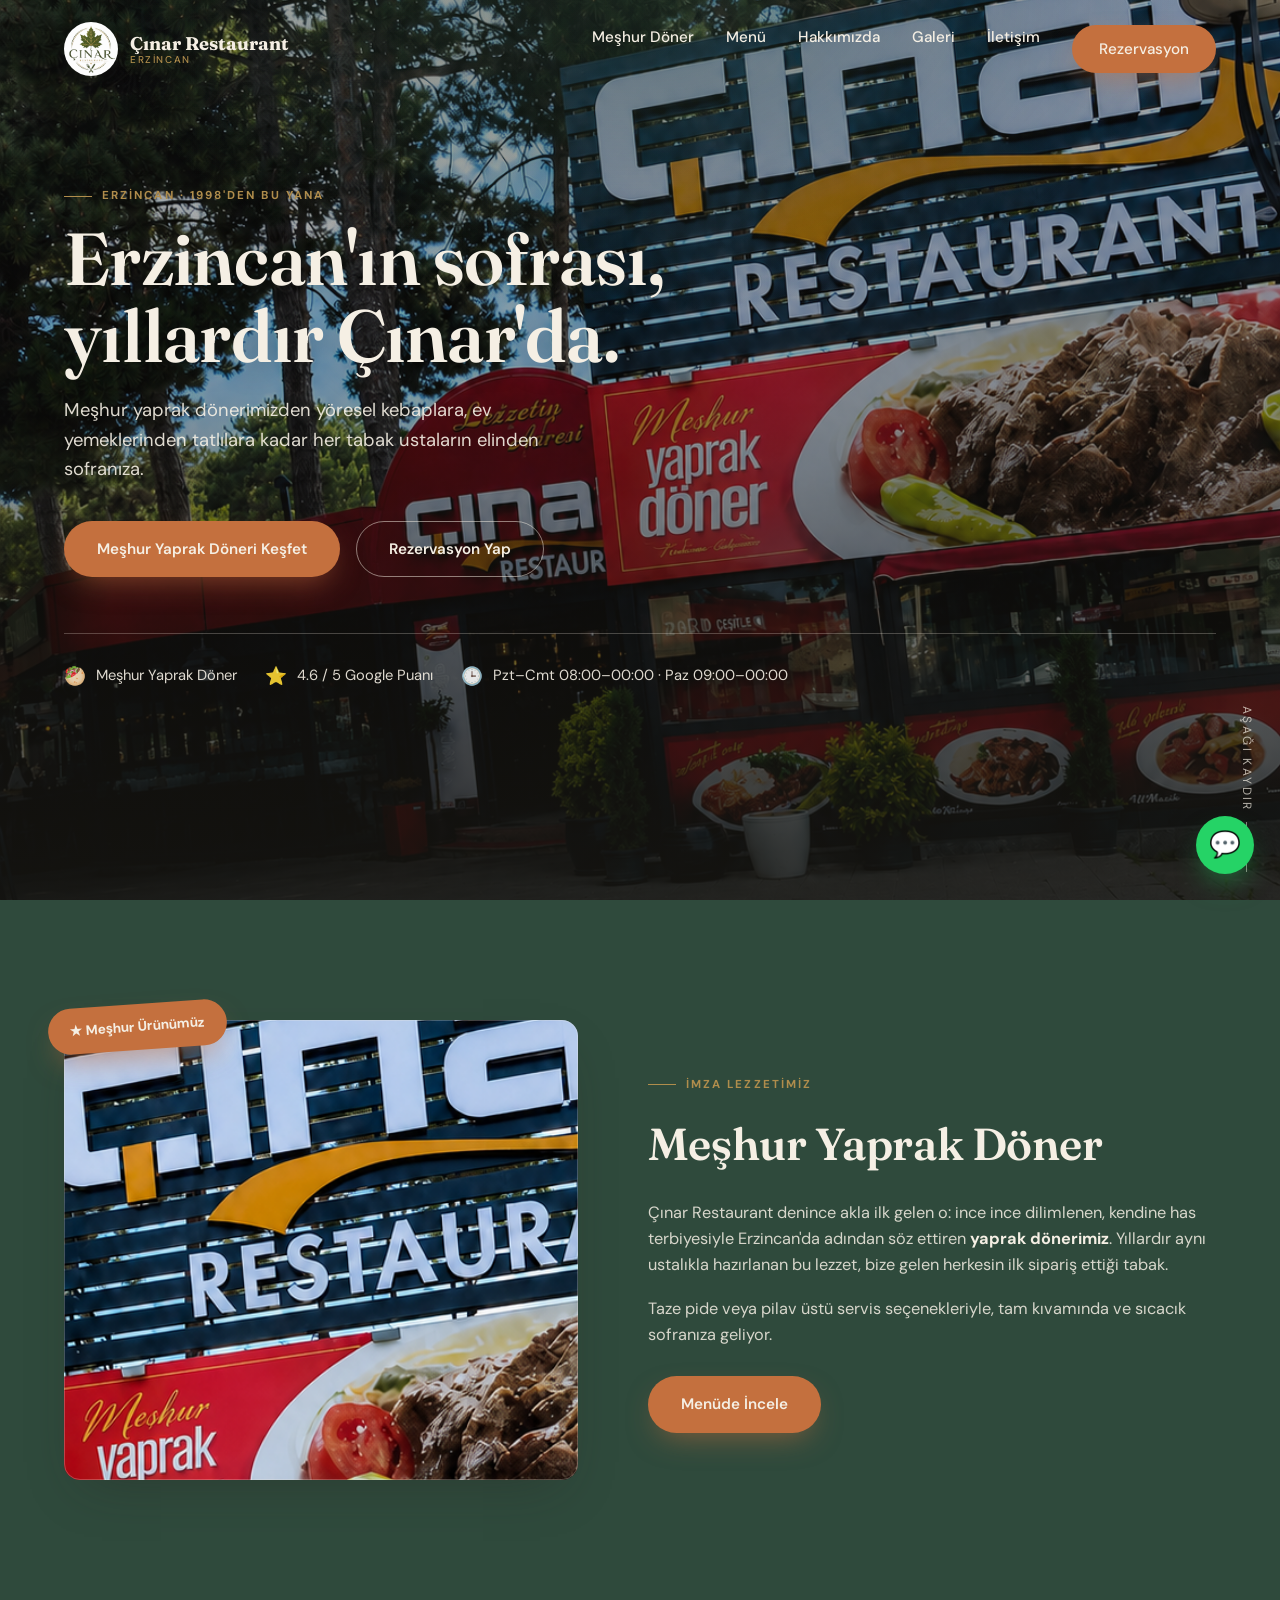
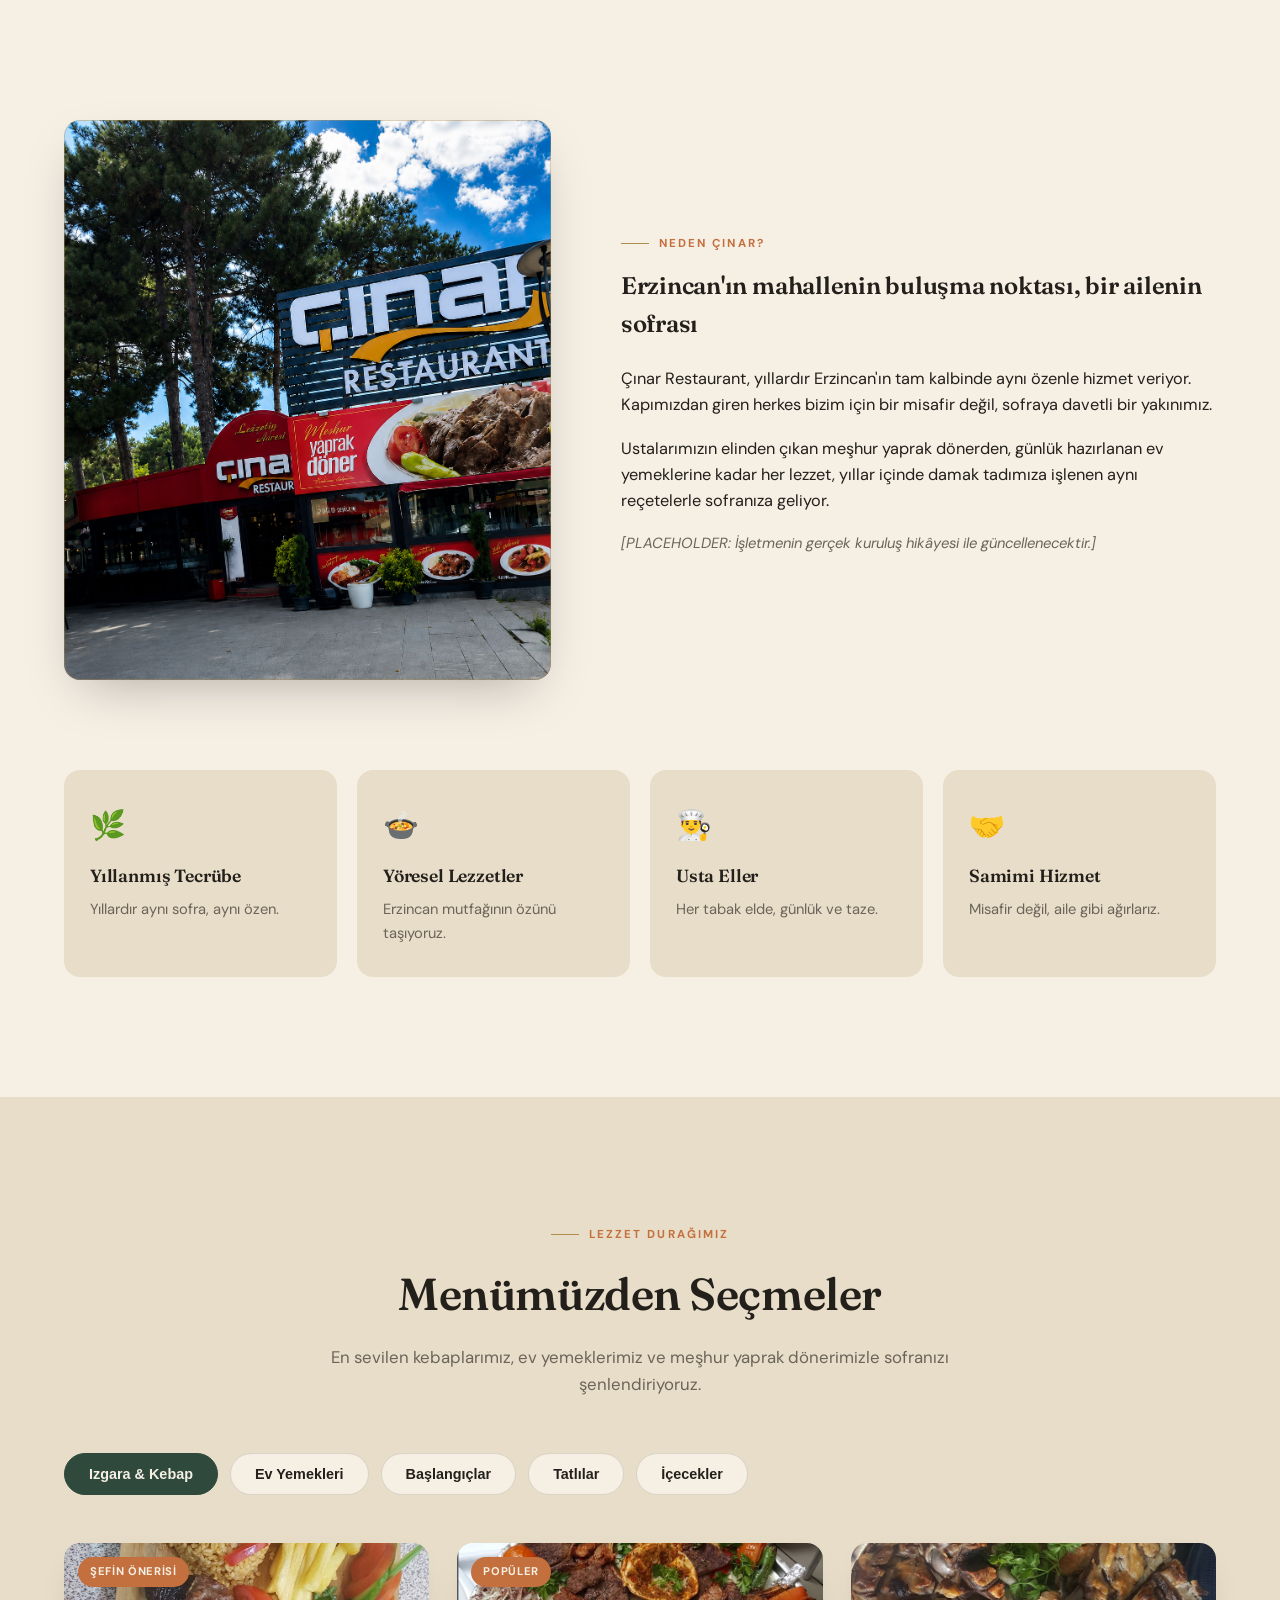
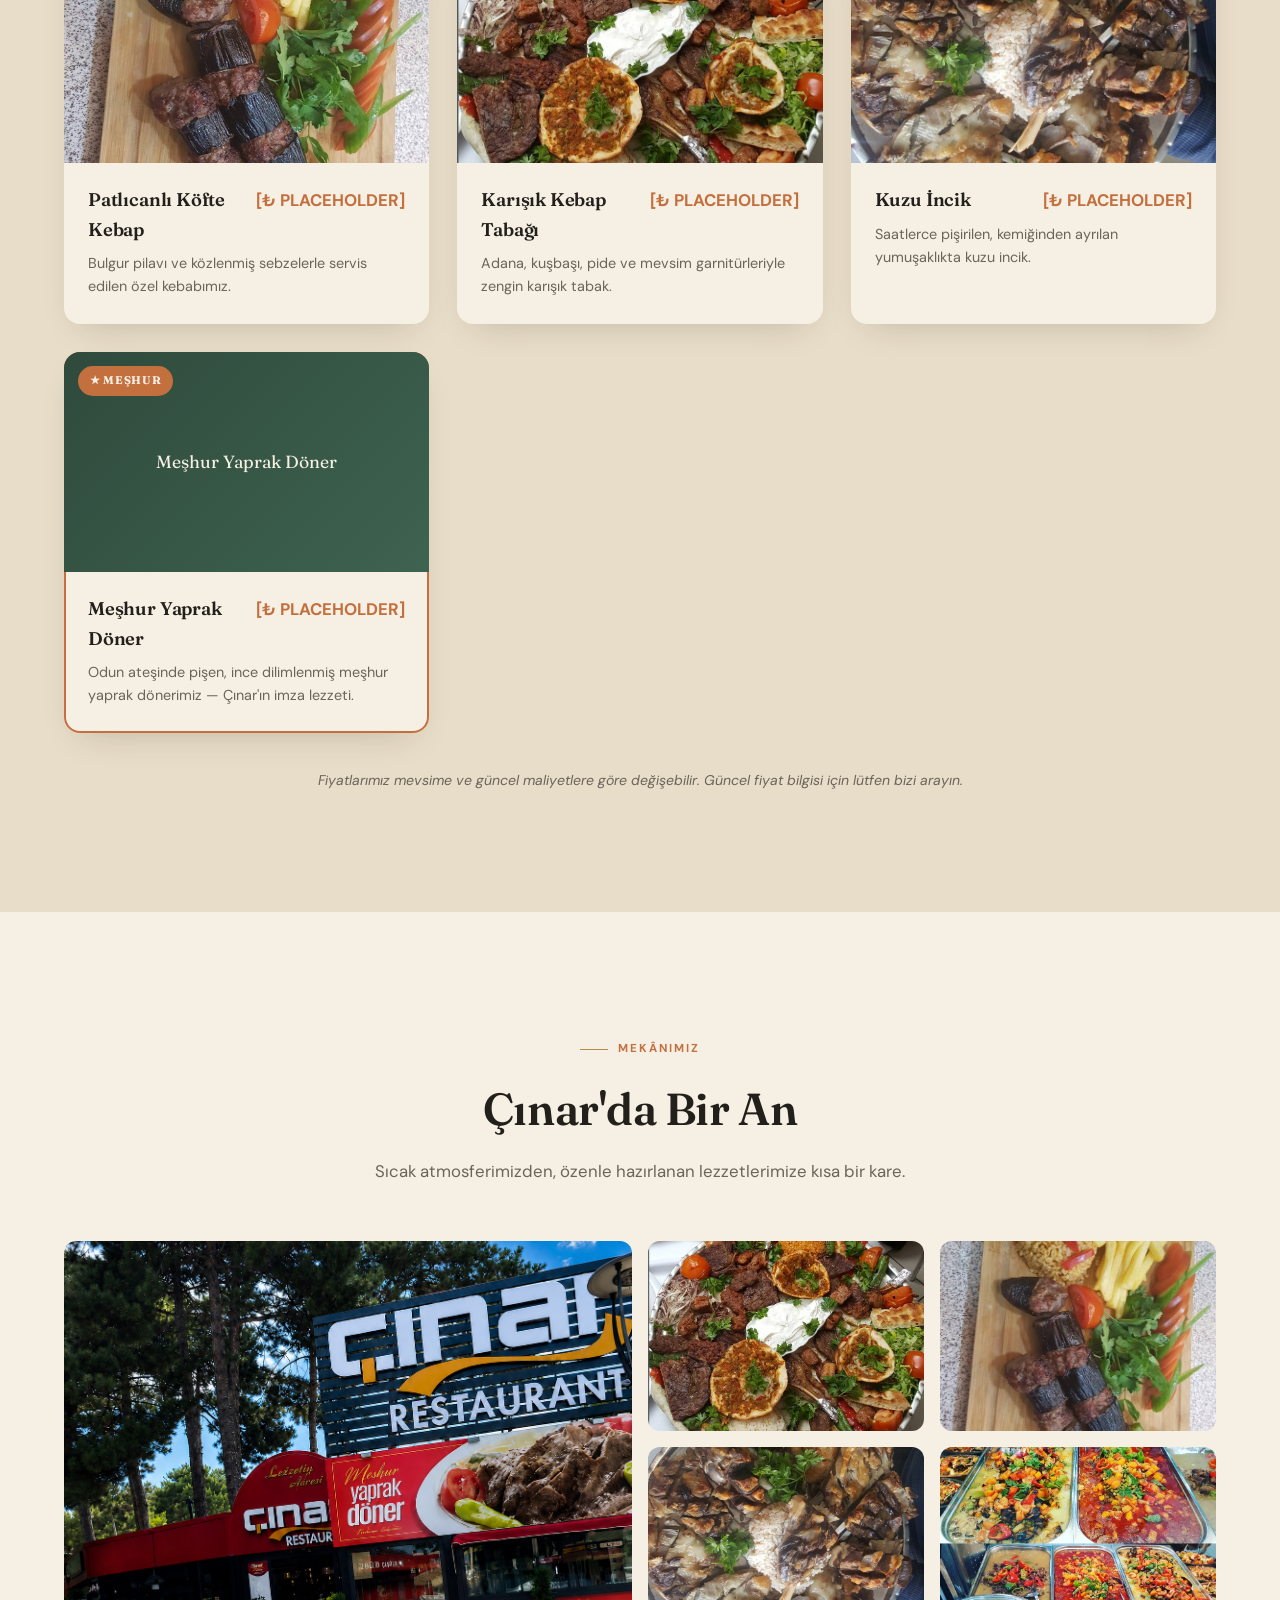
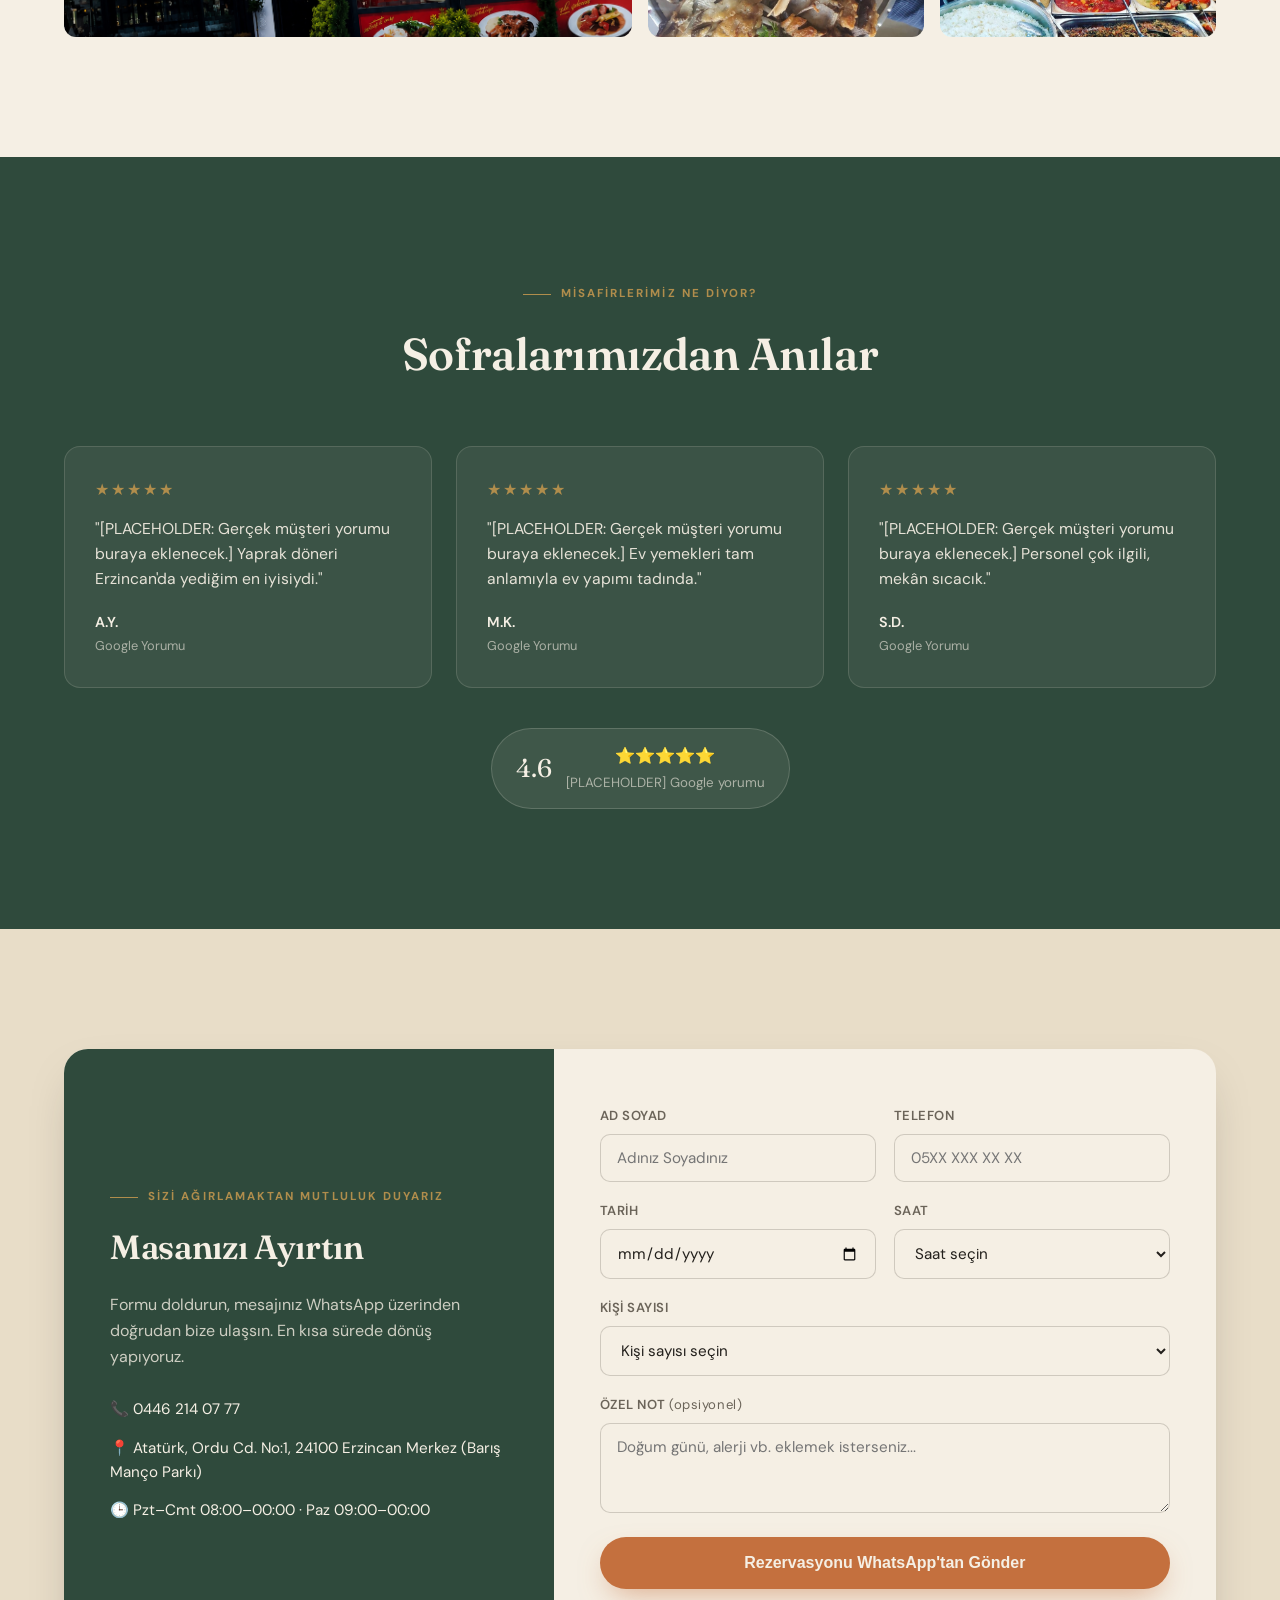
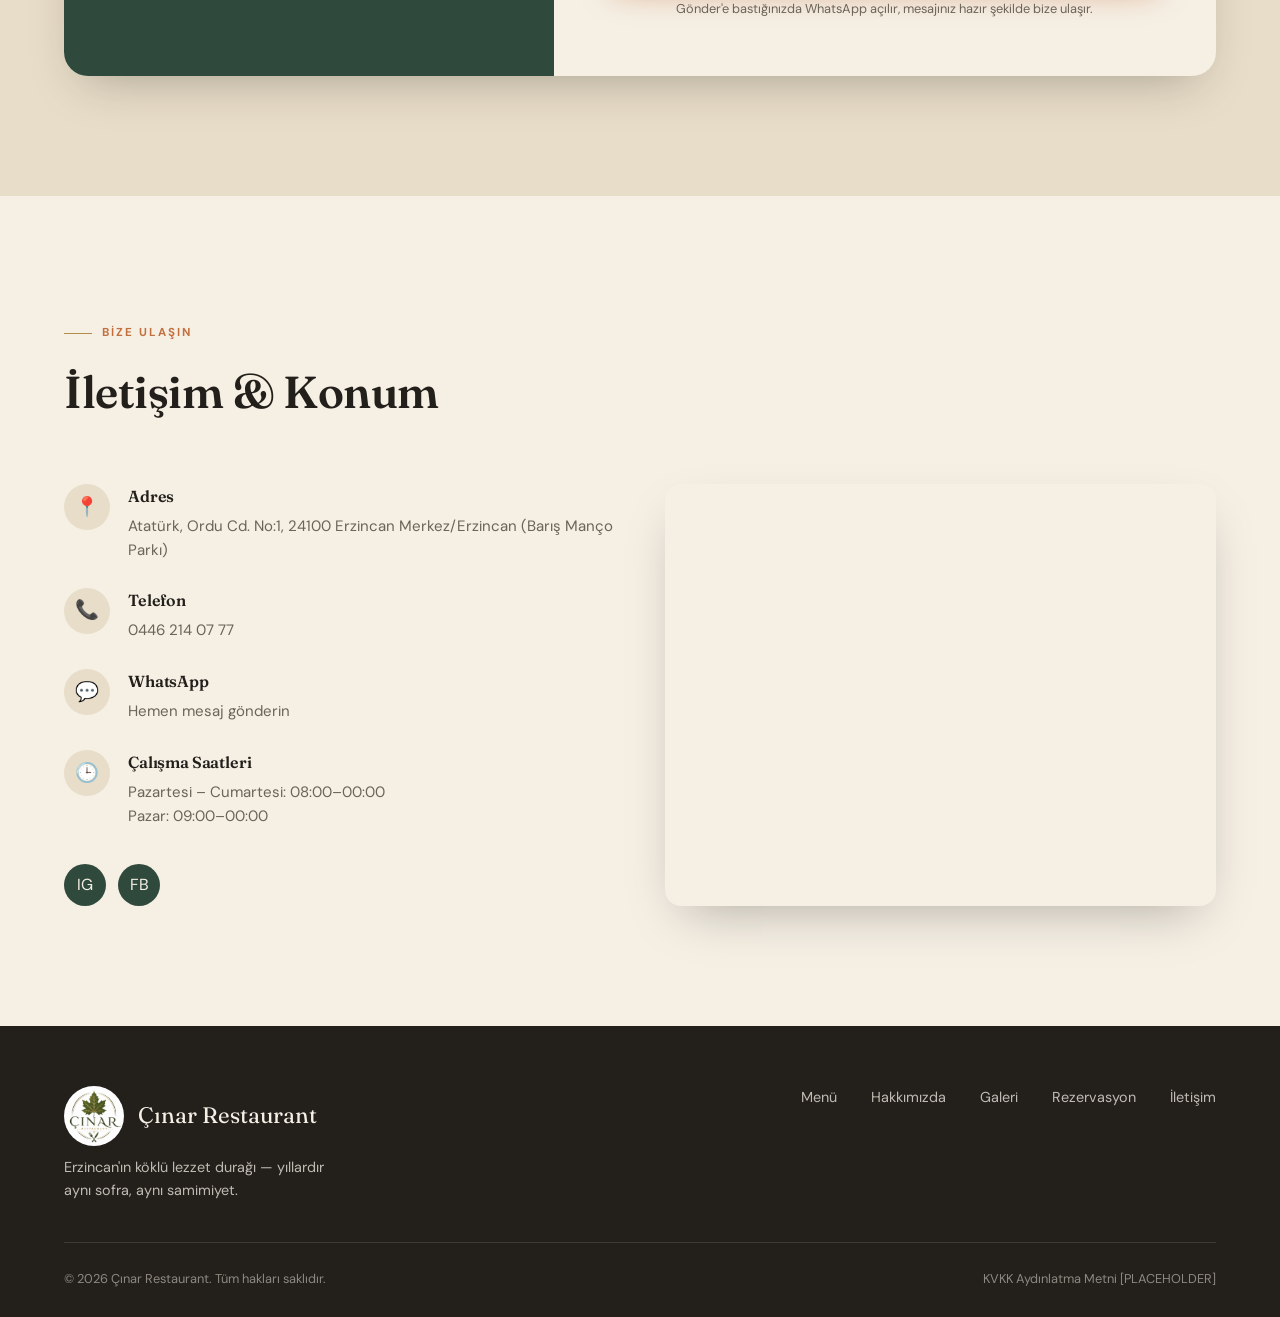
==== index.html @ abbf3832 "Initial commit: Çınar Restaurant tek sayfa web sitesi Erzincan'daki Çınar Restaurant için tasarım pl" ====
﻿<!DOCTYPE html>
<html lang="tr">
<head>
<meta charset="UTF-8">
<meta name="viewport" content="width=device-width, initial-scale=1.0">
<title>Çınar Restaurant | Erzincan'ın Köklü Lezzet Durağı</title>
<meta name="description" content="Çınar Restaurant — Erzincan'ın köklü lezzet durağı. Yöresel kebaplar, ev yemekleri ve meşhur yaprak döner. Rezervasyon için hemen iletişime geçin.">

<meta property="og:type" content="restaurant.restaurant">
<meta property="og:title" content="Çınar Restaurant | Erzincan'ın Köklü Lezzet Durağı">
<meta property="og:description" content="Yıllardır aynı lezzet, aynı samimiyet. Çınar Restaurant'ta yöresel kebaplar ve ev yemekleri sizi bekliyor.">
<meta property="og:image" content="Mekan.png">

<link rel="preconnect" href="https://fonts.googleapis.com">
<link rel="preconnect" href="https://fonts.gstatic.com" crossorigin>
<link href="https://fonts.googleapis.com/css2?family=Fraunces:opsz,wght@9..144,400;9..144,500;9..144,600;9..144,700&family=DM+Sans:wght@400;500;600;700&display=swap" rel="stylesheet">
<link rel="icon" type="image/png" href="logo.png">

<script type="application/ld+json">
{
  "@context": "https://schema.org",
  "@type": "Restaurant",
  "name": "Çınar Restaurant",
  "image": "Mekan.png",
  "servesCuisine": "Türk Mutfağı, Erzincan Mutfağı",
  "priceRange": "₺₺",
  "address": {
    "@type": "PostalAddress",
    "streetAddress": "Atatürk, Ordu Cd. No:1 (Barış Manço Parkı)",
    "postalCode": "24100",
    "addressLocality": "Erzincan Merkez",
    "addressRegion": "Erzincan",
    "addressCountry": "TR"
  },
  "telephone": "+90 446 214 07 77",
  "openingHours": ["Mo-Sa 08:00-24:00", "Su 09:00-24:00"]
}
</script>

<style>
  :root {
    --cinar-green:    #2F4A3C;
    --cinar-green-2:  #3E6350;
    --terracotta:     #C4703E;
    --terracotta-dark:#A85A2C;
    --cream:          #F5EFE4;
    --sand:           #E8DDC8;
    --charcoal:       #23201C;
    --muted:          #6B6459;
    --gold:           #B08D4C;
    --radius: 16px;
    --shadow-soft: 0 20px 50px -20px rgba(35, 32, 28, 0.35);
  }

  * { margin: 0; padding: 0; box-sizing: border-box; }

  html { scroll-behavior: smooth; }

  body {
    font-family: 'DM Sans', sans-serif;
    color: var(--charcoal);
    background: var(--cream);
    line-height: 1.6;
    overflow-x: hidden;
  }

  h1, h2, h3, .display {
    font-family: 'Fraunces', serif;
    font-weight: 600;
    letter-spacing: -0.01em;
  }

  img { max-width: 100%; display: block; }

  a { text-decoration: none; color: inherit; }

  .container {
    max-width: 1200px;
    margin: 0 auto;
    padding: 0 24px;
  }

  .eyebrow {
    display: inline-flex;
    align-items: center;
    gap: 10px;
    text-transform: uppercase;
    letter-spacing: 0.18em;
    font-size: 0.72rem;
    font-weight: 700;
    color: var(--terracotta);
    margin-bottom: 14px;
  }
  .eyebrow::before {
    content: "";
    width: 28px;
    height: 1px;
    background: var(--gold);
  }

  .btn {
    display: inline-flex;
    align-items: center;
    justify-content: center;
    gap: 8px;
    padding: 15px 32px;
    border-radius: 999px;
    font-weight: 600;
    font-size: 0.95rem;
    cursor: pointer;
    border: 1px solid transparent;
    transition: transform 0.25s ease, box-shadow 0.25s ease, background 0.25s ease, color 0.25s ease;
    white-space: nowrap;
  }
  .btn-primary {
    background: var(--terracotta);
    color: var(--cream);
    box-shadow: 0 12px 30px -10px rgba(196, 112, 62, 0.6);
  }
  .btn-primary:hover { transform: translateY(-2px); background: var(--terracotta-dark); }
  .btn-secondary {
    background: transparent;
    color: var(--cream);
    border-color: rgba(245, 239, 228, 0.5);
  }
  .btn-secondary:hover { background: rgba(245, 239, 228, 0.12); transform: translateY(-2px); }
  .btn-dark {
    background: var(--cinar-green);
    color: var(--cream);
  }
  .btn-dark:hover { transform: translateY(-2px); background: var(--cinar-green-2); }

  /* ---------- Reveal on scroll ---------- */
  .reveal {
    opacity: 0;
    transform: translateY(28px);
    transition: opacity 0.8s ease, transform 0.8s ease;
  }
  .reveal.is-visible { opacity: 1; transform: translateY(0); }

  /* ---------- Nav ---------- */
  header {
    position: fixed;
    top: 0; left: 0; right: 0;
    z-index: 500;
    padding: 22px 0;
    transition: all 0.35s ease;
  }
  header .container {
    display: flex;
    align-items: center;
    justify-content: space-between;
  }
  header::before {
    content: "";
    position: absolute;
    inset: 0;
    background: rgba(35, 32, 28, 0);
    backdrop-filter: blur(0px);
    transition: all 0.35s ease;
    z-index: -1;
  }
  header.scrolled {
    padding: 12px 0;
  }
  header.scrolled::before {
    background: rgba(245, 239, 228, 0.92);
    backdrop-filter: blur(10px);
    box-shadow: 0 10px 30px -15px rgba(35,32,28,0.25);
  }

  .logo {
    display: flex;
    align-items: center;
    gap: 12px;
  }
  .logo-img {
    height: 54px;
    width: 54px;
    border-radius: 50%;
    object-fit: cover;
    box-shadow: 0 6px 18px -6px rgba(23,22,18,0.5);
    background: var(--cream);
    transition: transform 0.35s ease;
  }
  .logo:hover .logo-img { transform: scale(1.05); }
  .logo-text {
    font-family: 'Fraunces', serif;
    font-size: 1.15rem;
    font-weight: 700;
    line-height: 1.15;
    color: var(--cream);
    transition: color 0.35s ease;
  }
  .logo-text span { display: block; font-family: 'DM Sans', sans-serif; font-weight: 500; font-size: 0.62rem; letter-spacing: 0.16em; text-transform: uppercase; color: var(--gold); }
  header.scrolled .logo-text { color: var(--cinar-green); }

  nav.main-nav { display: flex; align-items: center; gap: 40px; }
  nav.main-nav .nav-links { display: flex; gap: 32px; }
  nav.main-nav .nav-links a {
    color: var(--cream);
    font-weight: 500;
    font-size: 0.95rem;
    position: relative;
    transition: color 0.35s ease;
  }
  nav.main-nav .nav-links a::after {
    content: "";
    position: absolute; left: 0; bottom: -6px;
    width: 0; height: 1px;
    background: var(--terracotta);
    transition: width 0.3s ease;
  }
  nav.main-nav .nav-links a:hover::after { width: 100%; }
  header.scrolled nav.main-nav .nav-links a { color: var(--charcoal); }

  .nav-toggle {
    display: none;
    flex-direction: column;
    gap: 5px;
    background: none;
    border: none;
    cursor: pointer;
    padding: 6px;
  }
  .nav-toggle span {
    width: 26px; height: 2px;
    background: var(--cream);
    transition: all 0.3s ease;
  }
  header.scrolled .nav-toggle span { background: var(--charcoal); }

  /* ---------- Hero ---------- */
  .hero {
    position: relative;
    min-height: 100vh;
    display: flex;
    align-items: flex-end;
    color: var(--cream);
    overflow: hidden;
  }
  .hero-bg {
    position: absolute;
    inset: 0;
    background-image: linear-gradient(180deg, rgba(23,22,18,0.35) 0%, rgba(23,22,18,0.35) 40%, rgba(23,22,18,0.85) 100%), url('Mekan.png');
    background-size: cover;
    background-position: center 70%;
    transform: scale(1.08);
    animation: heroZoom 18s ease-out forwards;
  }
  @keyframes heroZoom {
    from { transform: scale(1.08); }
    to { transform: scale(1); }
  }
  .hero-leaf {
    position: absolute;
    inset: 0;
    pointer-events: none;
    background: radial-gradient(ellipse 60% 50% at 50% 0%, rgba(47,74,60,0.35), transparent 70%);
    animation: leafGlow 6s ease-in-out infinite alternate;
  }
  @keyframes leafGlow {
    from { opacity: 0.5; }
    to { opacity: 1; }
  }
  .hero-content {
    position: relative;
    z-index: 2;
    padding-bottom: 90px;
    width: 100%;
  }
  .hero h1 {
    font-size: clamp(2.6rem, 6vw, 4.6rem);
    line-height: 1.05;
    max-width: 820px;
    margin-bottom: 22px;
    text-shadow: 0 4px 30px rgba(0,0,0,0.25);
  }
  .hero p.lead {
    font-size: 1.15rem;
    max-width: 520px;
    color: rgba(245,239,228,0.9);
    margin-bottom: 36px;
  }
  .hero-actions { display: flex; gap: 16px; flex-wrap: wrap; margin-bottom: 56px; }
  .hero-chips {
    display: flex;
    gap: 28px;
    flex-wrap: wrap;
    padding-top: 28px;
    border-top: 1px solid rgba(245,239,228,0.25);
  }
  .hero-chip { display: flex; align-items: center; gap: 10px; font-size: 0.92rem; color: rgba(245,239,228,0.9); }
  .hero-chip .icon { font-size: 1.1rem; }

  .scroll-cue {
    position: absolute;
    bottom: 28px;
    right: 24px;
    z-index: 2;
    writing-mode: vertical-rl;
    color: rgba(245,239,228,0.7);
    font-size: 0.75rem;
    letter-spacing: 0.2em;
    display: flex;
    align-items: center;
    gap: 10px;
  }
  .scroll-cue::after {
    content: "";
    width: 1px; height: 50px;
    background: rgba(245,239,228,0.5);
    animation: scrollLine 2s ease-in-out infinite;
  }
  @keyframes scrollLine { 0%,100% { transform: scaleY(1); opacity: 0.7; } 50% { transform: scaleY(0.6); opacity: 1; } }

  /* ---------- Section basics ---------- */
  section { padding: 120px 0; position: relative; }
  .section-head { max-width: 640px; margin-bottom: 56px; }
  .section-head.center { margin-left: auto; margin-right: auto; text-align: center; }
  .section-head h2 { font-size: clamp(2rem, 4vw, 2.8rem); }
  .section-head p { color: var(--muted); font-size: 1.05rem; margin-top: 14px; }

  .divider-gold {
    width: 60px; height: 2px;
    background: var(--gold);
    margin: 18px 0;
  }
  .center .divider-gold { margin-left: auto; margin-right: auto; }

  /* ---------- Signature dish spotlight ---------- */
  .signature { background: var(--cinar-green); color: var(--cream); overflow: hidden; }
  .signature-grid {
    display: grid;
    grid-template-columns: 0.95fr 1.05fr;
    gap: 70px;
    align-items: center;
  }
  .signature-media { position: relative; }
  .signature-crop {
    height: 460px;
    border-radius: var(--radius);
    background-image: url('Mekan.png');
    background-size: 260%;
    background-position: 78% 42%;
    box-shadow: var(--shadow-soft);
    outline: 1px solid rgba(245,239,228,0.25);
    outline-offset: -1px;
  }
  .signature-ribbon {
    position: absolute;
    top: -16px; left: -16px;
    background: var(--terracotta);
    color: var(--cream);
    font-weight: 700;
    font-size: 0.85rem;
    padding: 12px 22px;
    border-radius: 999px;
    box-shadow: 0 14px 30px -10px rgba(196,112,62,0.7);
    transform: rotate(-4deg);
  }
  .signature-text .eyebrow { color: var(--gold); }
  .signature-text h2 { font-size: clamp(2rem, 4vw, 2.8rem); margin-bottom: 20px; }
  .signature-text p { color: rgba(245,239,228,0.85); margin-bottom: 18px; font-size: 1.02rem; }
  .signature-text p strong { color: var(--cream); }
  .signature-text .btn { margin-top: 10px; }

  /* ---------- Story ---------- */
  #hakkimizda { background: var(--cream); }
  .story-grid {
    display: grid;
    grid-template-columns: 0.9fr 1.1fr;
    gap: 70px;
    align-items: center;
  }
  .story-img-wrap {
    position: relative;
    border-radius: var(--radius);
    overflow: hidden;
    box-shadow: var(--shadow-soft);
  }
  .story-img-wrap img { height: 560px; object-fit: cover; width: 100%; }
  .story-img-wrap::after {
    content: "";
    position: absolute; inset: 0;
    box-shadow: inset 0 0 0 1px rgba(176,141,76,0.4);
    border-radius: var(--radius);
  }
  .story-text p { color: var(--charcoal); margin-bottom: 18px; font-size: 1.02rem; }
  .story-text p.muted-note { color: var(--muted); font-style: italic; font-size: 0.92rem; }

  .value-cards {
    display: grid;
    grid-template-columns: repeat(4, 1fr);
    gap: 20px;
    margin-top: 90px;
  }
  .value-card {
    background: var(--sand);
    padding: 32px 26px;
    border-radius: var(--radius);
    transition: transform 0.3s ease, box-shadow 0.3s ease;
  }
  .value-card:hover { transform: translateY(-6px); box-shadow: var(--shadow-soft); }
  .value-card .icon { font-size: 1.8rem; margin-bottom: 14px; display: block; }
  .value-card h3 { font-size: 1.1rem; margin-bottom: 8px; }
  .value-card p { color: var(--muted); font-size: 0.92rem; }

  /* ---------- Menu ---------- */
  #menu { background: var(--sand); }
  .menu-tabs {
    display: flex;
    gap: 12px;
    flex-wrap: wrap;
    margin-bottom: 48px;
  }
  .menu-tab {
    padding: 12px 24px;
    border-radius: 999px;
    background: var(--cream);
    border: 1px solid rgba(107,100,89,0.2);
    font-weight: 600;
    font-size: 0.9rem;
    cursor: pointer;
    transition: all 0.25s ease;
    color: var(--charcoal);
  }
  .menu-tab.active, .menu-tab:hover {
    background: var(--cinar-green);
    color: var(--cream);
    border-color: var(--cinar-green);
  }

  .menu-grid {
    display: grid;
    grid-template-columns: repeat(3, 1fr);
    gap: 28px;
  }
  .menu-card {
    background: var(--cream);
    border-radius: var(--radius);
    overflow: hidden;
    box-shadow: 0 14px 34px -18px rgba(35,32,28,0.25);
    transition: transform 0.3s ease, box-shadow 0.3s ease;
  }
  .menu-card:hover { transform: translateY(-6px); box-shadow: var(--shadow-soft); }
  .menu-card.featured { outline: 2px solid var(--terracotta); outline-offset: -2px; }
  .img-wrap.placeholder.featured-placeholder { background: linear-gradient(135deg, var(--terracotta), var(--terracotta-dark)); }
  .menu-card .img-wrap { position: relative; height: 220px; overflow: hidden; }
  .menu-card .img-wrap img { width: 100%; height: 100%; object-fit: cover; transition: transform 0.5s ease; }
  .menu-card:hover .img-wrap img { transform: scale(1.06); }
  .menu-card .img-wrap.placeholder {
    background: linear-gradient(135deg, var(--cinar-green), var(--cinar-green-2));
    display: flex; align-items: center; justify-content: center;
    color: var(--cream); font-family: 'Fraunces', serif; font-size: 1.1rem; text-align: center; padding: 20px;
  }
  .badge {
    position: absolute; top: 14px; left: 14px;
    background: var(--terracotta);
    color: var(--cream);
    font-size: 0.7rem;
    font-weight: 700;
    text-transform: uppercase;
    letter-spacing: 0.06em;
    padding: 6px 12px;
    border-radius: 999px;
  }
  .menu-card-body { padding: 22px 24px 26px; }
  .menu-card-body .row {
    display: flex; justify-content: space-between; align-items: baseline; gap: 10px;
    margin-bottom: 8px;
  }
  .menu-card-body h3 { font-size: 1.15rem; }
  .menu-card-body .price { color: var(--terracotta); font-weight: 700; font-size: 1.05rem; white-space: nowrap; }
  .menu-card-body p { color: var(--muted); font-size: 0.9rem; }

  .menu-note {
    margin-top: 36px;
    text-align: center;
    color: var(--muted);
    font-size: 0.88rem;
    font-style: italic;
  }

  /* ---------- Gallery ---------- */
  #galeri { background: var(--cream); }
  .gallery-grid {
    display: grid;
    grid-template-columns: repeat(4, 1fr);
    grid-auto-rows: 190px;
    gap: 16px;
  }
  .gallery-item {
    position: relative;
    border-radius: 12px;
    overflow: hidden;
    cursor: pointer;
  }
  .gallery-item img { width: 100%; height: 100%; object-fit: cover; transition: transform 0.5s ease; }
  .gallery-item:hover img { transform: scale(1.08); }
  .gallery-item::after {
    content: "";
    position: absolute; inset: 0;
    background: linear-gradient(180deg, transparent 60%, rgba(35,32,28,0.55));
    opacity: 0; transition: opacity 0.3s ease;
  }
  .gallery-item:hover::after { opacity: 1; }
  .gallery-item.big { grid-column: span 2; grid-row: span 2; }

  .lightbox {
    position: fixed; inset: 0;
    background: rgba(23,22,18,0.92);
    z-index: 1000;
    display: none;
    align-items: center;
    justify-content: center;
    padding: 40px;
  }
  .lightbox.active { display: flex; }
  .lightbox img { max-width: 90vw; max-height: 85vh; border-radius: 10px; box-shadow: var(--shadow-soft); }
  .lightbox-close {
    position: absolute; top: 28px; right: 32px;
    color: var(--cream); font-size: 2rem; cursor: pointer; background: none; border: none;
  }

  /* ---------- Reviews ---------- */
  #yorumlar { background: var(--cinar-green); color: var(--cream); }
  #yorumlar .section-head p { color: rgba(245,239,228,0.75); }
  #yorumlar .eyebrow { color: var(--gold); }
  .reviews-grid {
    display: grid;
    grid-template-columns: repeat(3, 1fr);
    gap: 24px;
  }
  .review-card {
    background: rgba(245,239,228,0.06);
    border: 1px solid rgba(245,239,228,0.14);
    border-radius: var(--radius);
    padding: 30px;
  }
  .review-card .stars { color: var(--gold); letter-spacing: 2px; margin-bottom: 14px; }
  .review-card p.quote { font-size: 0.98rem; margin-bottom: 20px; color: rgba(245,239,228,0.92); }
  .review-card .who { font-weight: 600; font-size: 0.9rem; }
  .review-card .who span { display: block; font-weight: 400; color: rgba(245,239,228,0.6); font-size: 0.8rem; margin-top: 2px; }

  .rating-badge {
    display: inline-flex;
    align-items: center;
    gap: 14px;
    background: rgba(245,239,228,0.08);
    border: 1px solid rgba(245,239,228,0.18);
    padding: 14px 24px;
    border-radius: 999px;
    margin-top: 40px;
  }
  .rating-badge .score { font-family: 'Fraunces', serif; font-size: 1.6rem; }

  /* ---------- Reservation ---------- */
  #rezervasyon {
    background: var(--sand);
  }
  .reservation-wrap {
    display: grid;
    grid-template-columns: 0.85fr 1.15fr;
    gap: 0;
    background: var(--cream);
    border-radius: 24px;
    overflow: hidden;
    box-shadow: var(--shadow-soft);
  }
  .reservation-side {
    background: var(--cinar-green);
    color: var(--cream);
    padding: 56px 46px;
    display: flex;
    flex-direction: column;
    justify-content: center;
  }
  .reservation-side h2 { font-size: 2.1rem; margin-bottom: 18px; }
  .reservation-side p { color: rgba(245,239,228,0.8); margin-bottom: 28px; }
  .reservation-side .contact-line { display: flex; align-items: center; gap: 12px; margin-bottom: 14px; font-size: 0.95rem; }
  .reservation-form { padding: 56px 46px; }
  .form-row { display: grid; grid-template-columns: 1fr 1fr; gap: 18px; margin-bottom: 18px; }
  .form-group { display: flex; flex-direction: column; gap: 8px; }
  .form-group.full { grid-column: 1 / -1; }
  .form-group label { font-size: 0.82rem; font-weight: 600; color: var(--muted); text-transform: uppercase; letter-spacing: 0.04em; }
  .form-group input, .form-group select, .form-group textarea {
    padding: 13px 16px;
    border-radius: 10px;
    border: 1px solid rgba(107,100,89,0.28);
    background: var(--cream);
    font-family: 'DM Sans', sans-serif;
    font-size: 0.95rem;
    color: var(--charcoal);
  }
  .form-group input:focus, .form-group select:focus, .form-group textarea:focus {
    outline: none;
    border-color: var(--terracotta);
  }
  .form-group textarea { resize: vertical; min-height: 90px; }
  #rezervasyonForm .btn { width: 100%; margin-top: 6px; padding: 16px; font-size: 1rem; }
  .form-hint { font-size: 0.8rem; color: var(--muted); margin-top: 10px; text-align: center; }

  /* ---------- Contact ---------- */
  #iletisim { background: var(--cream); }
  .contact-grid {
    display: grid;
    grid-template-columns: 1fr 1fr;
    gap: 50px;
    align-items: stretch;
  }
  .contact-info { display: flex; flex-direction: column; gap: 26px; justify-content: center; }
  .contact-item { display: flex; gap: 18px; align-items: flex-start; }
  .contact-item .icon {
    width: 46px; height: 46px; flex-shrink: 0;
    border-radius: 50%;
    background: var(--sand);
    display: flex; align-items: center; justify-content: center;
    font-size: 1.2rem;
  }
  .contact-item h3 { font-size: 1rem; margin-bottom: 4px; }
  .contact-item p, .contact-item a { color: var(--muted); font-size: 0.94rem; }
  .social-row { display: flex; gap: 12px; margin-top: 10px; }
  .social-row a {
    width: 42px; height: 42px;
    border-radius: 50%;
    background: var(--cinar-green);
    color: var(--cream);
    display: flex; align-items: center; justify-content: center;
    transition: background 0.25s ease, transform 0.25s ease;
  }
  .social-row a:hover { background: var(--terracotta); transform: translateY(-3px); }
  .map-wrap {
    border-radius: var(--radius);
    overflow: hidden;
    box-shadow: var(--shadow-soft);
    min-height: 380px;
  }
  .map-wrap iframe { width: 100%; height: 100%; min-height: 380px; border: 0; }

  /* ---------- Footer ---------- */
  footer {
    background: var(--charcoal);
    color: rgba(245,239,228,0.75);
    padding: 60px 0 28px;
  }
  .footer-top {
    display: flex;
    justify-content: space-between;
    align-items: flex-start;
    flex-wrap: wrap;
    gap: 40px;
    padding-bottom: 40px;
    border-bottom: 1px solid rgba(245,239,228,0.12);
    margin-bottom: 26px;
  }
  .footer-logo { display: flex; align-items: center; gap: 14px; font-family: 'Fraunces', serif; font-size: 1.4rem; color: var(--cream); margin-bottom: 10px; }
  .footer-logo-img { height: 60px; width: 60px; border-radius: 50%; object-fit: cover; background: var(--cream); }
  .footer-links { display: flex; gap: 34px; flex-wrap: wrap; }
  .footer-links a { font-size: 0.9rem; transition: color 0.25s ease; }
  .footer-links a:hover { color: var(--cream); }
  .footer-bottom {
    display: flex; justify-content: space-between; flex-wrap: wrap; gap: 10px;
    font-size: 0.8rem; color: rgba(245,239,228,0.5);
  }

  /* ---------- Sticky WhatsApp ---------- */
  .whatsapp-float {
    position: fixed;
    bottom: 26px; right: 26px;
    width: 58px; height: 58px;
    border-radius: 50%;
    background: #25D366;
    display: flex; align-items: center; justify-content: center;
    box-shadow: 0 14px 30px -10px rgba(37,211,102,0.6);
    z-index: 400;
    font-size: 1.6rem;
    transition: transform 0.25s ease;
  }
  .whatsapp-float:hover { transform: scale(1.08); }

  /* ---------- Responsive ---------- */
  @media (max-width: 980px) {
    .signature-grid { grid-template-columns: 1fr; gap: 40px; }
    .signature-crop { height: 340px; }
    .story-grid, .contact-grid { grid-template-columns: 1fr; gap: 40px; }
    .story-img-wrap img { height: 400px; }
    .value-cards { grid-template-columns: repeat(2, 1fr); }
    .menu-grid { grid-template-columns: repeat(2, 1fr); }
    .reservation-wrap { grid-template-columns: 1fr; }
    .gallery-grid { grid-template-columns: repeat(3, 1fr); grid-auto-rows: 160px; }
  }

  @media (max-width: 720px) {
    section { padding: 80px 0; }
    .signature-ribbon { top: -12px; left: 12px; }
    nav.main-nav .nav-links {
      position: fixed;
      top: 0; right: 0;
      height: 100vh;
      width: 76%;
      max-width: 320px;
      background: var(--cinar-green);
      flex-direction: column;
      padding: 100px 40px;
      gap: 26px;
      transform: translateX(100%);
      transition: transform 0.4s ease;
      z-index: 490;
    }
    nav.main-nav .nav-links.open { transform: translateX(0); }
    nav.main-nav .nav-links a { color: var(--cream); font-size: 1.1rem; }
    .nav-toggle { display: flex; }
    header.scrolled .nav-toggle span,
    .nav-toggle span { background: var(--cream); }
    header.scrolled .logo { color: var(--cream); }
    header.scrolled::before { background: rgba(47,74,60,0.92); }
    .value-cards { grid-template-columns: 1fr; }
    .menu-grid { grid-template-columns: 1fr; }
    .form-row { grid-template-columns: 1fr; }
    .gallery-grid { grid-template-columns: repeat(2, 1fr); grid-auto-rows: 150px; }
    .gallery-item.big { grid-column: span 2; grid-row: span 1; }
    .reviews-grid { grid-template-columns: 1fr; }
    .reservation-side, .reservation-form { padding: 40px 28px; }
    .footer-top { flex-direction: column; }
  }
</style>
</head>
<body>

<!-- ===================== HEADER / NAV ===================== -->
<header id="siteHeader">
  <div class="container">
    <a href="#top" class="logo">
      <img src="logo.png" alt="Çınar Restaurant logosu" class="logo-img">
      <span class="logo-text">Çınar Restaurant<span>Erzincan</span></span>
    </a>
    <nav class="main-nav">
      <div class="nav-links" id="navLinks">
        <a href="#meshur">Meşhur Döner</a>
        <a href="#menu">Menü</a>
        <a href="#hakkimizda">Hakkımızda</a>
        <a href="#galeri">Galeri</a>
        <a href="#iletisim">İletişim</a>
        <a href="#rezervasyon" class="btn btn-primary" style="padding:11px 26px;">Rezervasyon</a>
      </div>
    </nav>
    <button class="nav-toggle" id="navToggle" aria-label="Menüyü aç/kapat">
      <span></span><span></span><span></span>
    </button>
  </div>
</header>

<!-- ===================== HERO ===================== -->
<section class="hero" id="top">
  <div class="hero-bg"></div>
  <div class="hero-leaf"></div>
  <div class="container hero-content">
    <div class="eyebrow" style="color: var(--gold);">Erzincan · 1998'den Bu Yana</div>
    <h1>Erzincan'ın sofrası,<br>yıllardır Çınar'da.</h1>
    <p class="lead">Meşhur yaprak dönerimizden yöresel kebaplara, ev yemeklerinden tatlılara kadar her tabak ustaların elinden sofranıza.</p>
    <div class="hero-actions">
      <a href="#meshur" class="btn btn-primary">Meşhur Yaprak Döneri Keşfet</a>
      <a href="#rezervasyon" class="btn btn-secondary">Rezervasyon Yap</a>
    </div>
    <div class="hero-chips">
      <div class="hero-chip"><span class="icon">🥙</span> Meşhur Yaprak Döner</div>
      <div class="hero-chip"><span class="icon">⭐</span> 4.6 / 5 Google Puanı</div>
      <div class="hero-chip"><span class="icon">🕒</span> Pzt–Cmt 08:00–00:00 · Paz 09:00–00:00</div>
    </div>
  </div>
  <div class="scroll-cue">AŞAĞI KAYDIR</div>
</section>

<!-- ===================== MEŞHUR YAPRAK DÖNER (İMZA ÜRÜN) ===================== -->
<section id="meshur" class="signature">
  <div class="container signature-grid">
    <div class="signature-media reveal">
      <div class="signature-crop" role="img" aria-label="Çınar Restaurant'ın meşhur yaprak döner tabelası"></div>
      <span class="signature-ribbon">★ Meşhur Ürünümüz</span>
    </div>
    <div class="signature-text reveal">
      <div class="eyebrow">İmza Lezzetimiz</div>
      <h2>Meşhur Yaprak Döner</h2>
      <p>Çınar Restaurant denince akla ilk gelen o: ince ince dilimlenen, kendine has terbiyesiyle Erzincan'da adından söz ettiren <strong>yaprak dönerimiz</strong>. Yıllardır aynı ustalıkla hazırlanan bu lezzet, bize gelen herkesin ilk sipariş ettiği tabak.</p>
      <p>Taze pide veya pilav üstü servis seçenekleriyle, tam kıvamında ve sıcacık sofranıza geliyor.</p>
      <a href="#menu" class="btn btn-primary">Menüde İncele</a>
    </div>
  </div>
</section>

<!-- ===================== HAKKIMIZDA / HİKAYE ===================== -->
<section id="hakkimizda">
  <div class="container">
    <div class="story-grid">
      <div class="story-img-wrap reveal">
        <img src="Mekan.png" alt="Çınar Restaurant mekân görünümü" loading="lazy">
      </div>
      <div class="story-text reveal">
        <div class="eyebrow">Neden Çınar?</div>
        <h2 style="margin-bottom:22px;">Erzincan'ın mahallenin buluşma noktası, bir ailenin sofrası</h2>
        <p>Çınar Restaurant, yıllardır Erzincan'ın tam kalbinde aynı özenle hizmet veriyor. Kapımızdan giren herkes bizim için bir misafir değil, sofraya davetli bir yakınımız.</p>
        <p>Ustalarımızın elinden çıkan meşhur yaprak dönerden, günlük hazırlanan ev yemeklerine kadar her lezzet, yıllar içinde damak tadımıza işlenen aynı reçetelerle sofranıza geliyor.</p>
        <p class="muted-note">[PLACEHOLDER: İşletmenin gerçek kuruluş hikâyesi ile güncellenecektir.]</p>
      </div>
    </div>

    <div class="value-cards">
      <div class="value-card reveal">
        <span class="icon">🌿</span>
        <h3>Yıllanmış Tecrübe</h3>
        <p>Yıllardır aynı sofra, aynı özen.</p>
      </div>
      <div class="value-card reveal">
        <span class="icon">🍲</span>
        <h3>Yöresel Lezzetler</h3>
        <p>Erzincan mutfağının özünü taşıyoruz.</p>
      </div>
      <div class="value-card reveal">
        <span class="icon">👨‍🍳</span>
        <h3>Usta Eller</h3>
        <p>Her tabak elde, günlük ve taze.</p>
      </div>
      <div class="value-card reveal">
        <span class="icon">🤝</span>
        <h3>Samimi Hizmet</h3>
        <p>Misafir değil, aile gibi ağırlarız.</p>
      </div>
    </div>
  </div>
</section>

<!-- ===================== MENÜ ===================== -->
<section id="menu">
  <div class="container">
    <div class="section-head center reveal">
      <div class="eyebrow" style="justify-content:center;">Lezzet Durağımız</div>
      <h2>Menümüzden Seçmeler</h2>
      <p>En sevilen kebaplarımız, ev yemeklerimiz ve meşhur yaprak dönerimizle sofranızı şenlendiriyoruz.</p>
    </div>

    <div class="menu-tabs" id="menuTabs"></div>
    <div class="menu-grid" id="menuGrid"></div>

    <p class="menu-note">Fiyatlarımız mevsime ve güncel maliyetlere göre değişebilir. Güncel fiyat bilgisi için lütfen bizi arayın.</p>
  </div>
</section>

<!-- ===================== GALERİ ===================== -->
<section id="galeri">
  <div class="container">
    <div class="section-head center reveal">
      <div class="eyebrow" style="justify-content:center;">Mekânımız</div>
      <h2>Çınar'da Bir An</h2>
      <p>Sıcak atmosferimizden, özenle hazırlanan lezzetlerimize kısa bir kare.</p>
    </div>

    <div class="gallery-grid" id="galleryGrid"></div>
  </div>
</section>

<div class="lightbox" id="lightbox">
  <button class="lightbox-close" id="lightboxClose">&times;</button>
  <img src="" alt="" id="lightboxImg">
</div>

<!-- ===================== YORUMLAR ===================== -->
<section id="yorumlar">
  <div class="container">
    <div class="section-head center reveal">
      <div class="eyebrow" style="justify-content:center;">Misafirlerimiz Ne Diyor?</div>
      <h2>Sofralarımızdan Anılar</h2>
    </div>

    <div class="reviews-grid">
      <div class="review-card reveal">
        <div class="stars">★★★★★</div>
        <p class="quote">"[PLACEHOLDER: Gerçek müşteri yorumu buraya eklenecek.] Yaprak döneri Erzincan'da yediğim en iyisiydi."</p>
        <div class="who">A.Y. <span>Google Yorumu</span></div>
      </div>
      <div class="review-card reveal">
        <div class="stars">★★★★★</div>
        <p class="quote">"[PLACEHOLDER: Gerçek müşteri yorumu buraya eklenecek.] Ev yemekleri tam anlamıyla ev yapımı tadında."</p>
        <div class="who">M.K. <span>Google Yorumu</span></div>
      </div>
      <div class="review-card reveal">
        <div class="stars">★★★★★</div>
        <p class="quote">"[PLACEHOLDER: Gerçek müşteri yorumu buraya eklenecek.] Personel çok ilgili, mekân sıcacık."</p>
        <div class="who">S.D. <span>Google Yorumu</span></div>
      </div>
    </div>

    <div style="text-align:center;">
      <div class="rating-badge reveal">
        <span class="score">4.6</span>
        <span>⭐⭐⭐⭐⭐<br><small style="color:rgba(245,239,228,0.6);">[PLACEHOLDER] Google yorumu</small></span>
      </div>
    </div>
  </div>
</section>

<!-- ===================== REZERVASYON ===================== -->
<section id="rezervasyon">
  <div class="container">
    <div class="reservation-wrap reveal">
      <div class="reservation-side">
        <div class="eyebrow" style="color: var(--gold);">Sizi Ağırlamaktan Mutluluk Duyarız</div>
        <h2>Masanızı Ayırtın</h2>
        <p>Formu doldurun, mesajınız WhatsApp üzerinden doğrudan bize ulaşsın. En kısa sürede dönüş yapıyoruz.</p>
        <div class="contact-line">📞 0446 214 07 77</div>
        <div class="contact-line">📍 Atatürk, Ordu Cd. No:1, 24100 Erzincan Merkez (Barış Manço Parkı)</div>
        <div class="contact-line">🕒 Pzt–Cmt 08:00–00:00 · Paz 09:00–00:00</div>
      </div>
      <form class="reservation-form" id="rezervasyonForm">
        <div class="form-row">
          <div class="form-group">
            <label for="ad">Ad Soyad</label>
            <input type="text" id="ad" name="ad" required placeholder="Adınız Soyadınız">
          </div>
          <div class="form-group">
            <label for="telefon">Telefon</label>
            <input type="tel" id="telefon" name="telefon" required placeholder="05XX XXX XX XX">
          </div>
        </div>
        <div class="form-row">
          <div class="form-group">
            <label for="tarih">Tarih</label>
            <input type="date" id="tarih" name="tarih" required>
          </div>
          <div class="form-group">
            <label for="saat">Saat</label>
            <select id="saat" name="saat" required>
              <option value="">Saat seçin</option>
            </select>
          </div>
        </div>
        <div class="form-row">
          <div class="form-group full">
            <label for="kisi">Kişi Sayısı</label>
            <select id="kisi" name="kisi" required>
              <option value="">Kişi sayısı seçin</option>
            </select>
          </div>
        </div>
        <div class="form-row">
          <div class="form-group full">
            <label for="not">Özel Not <span style="text-transform:none;font-weight:400;">(opsiyonel)</span></label>
            <textarea id="not" name="not" placeholder="Doğum günü, alerji vb. eklemek isterseniz..."></textarea>
          </div>
        </div>
        <button type="submit" class="btn btn-primary">Rezervasyonu WhatsApp'tan Gönder</button>
        <p class="form-hint">Gönder'e bastığınızda WhatsApp açılır, mesajınız hazır şekilde bize ulaşır.</p>
      </form>
    </div>
  </div>
</section>

<!-- ===================== İLETİŞİM ===================== -->
<section id="iletisim">
  <div class="container">
    <div class="section-head reveal">
      <div class="eyebrow">Bize Ulaşın</div>
      <h2>İletişim & Konum</h2>
    </div>

    <div class="contact-grid">
      <div class="contact-info reveal">
        <div class="contact-item">
          <div class="icon">📍</div>
          <div>
            <h3>Adres</h3>
            <p>Atatürk, Ordu Cd. No:1, 24100 Erzincan Merkez/Erzincan (Barış Manço Parkı)</p>
          </div>
        </div>
        <div class="contact-item">
          <div class="icon">📞</div>
          <div>
            <h3>Telefon</h3>
            <a href="tel:+904462140777">0446 214 07 77</a>
          </div>
        </div>
        <div class="contact-item">
          <div class="icon">💬</div>
          <div>
            <h3>WhatsApp</h3>
            <a href="https://wa.me/904462140777" target="_blank" rel="noopener">Hemen mesaj gönderin</a>
          </div>
        </div>
        <div class="contact-item">
          <div class="icon">🕒</div>
          <div>
            <h3>Çalışma Saatleri</h3>
            <p>
              Pazartesi – Cumartesi: 08:00–00:00<br>
              Pazar: 09:00–00:00
            </p>
          </div>
        </div>
        <div class="social-row">
          <a href="#" target="_blank" rel="noopener" aria-label="Instagram">IG</a>
          <a href="#" target="_blank" rel="noopener" aria-label="Facebook">FB</a>
        </div>
      </div>

      <div class="map-wrap reveal">
        <iframe
          src="https://www.google.com/maps?q=39.74977146345639,39.49174215359923&z=18&output=embed"
          allowfullscreen loading="lazy" referrerpolicy="no-referrer-when-downgrade"
          title="Çınar Restaurant Konum"></iframe>
      </div>
    </div>
  </div>
</section>

<!-- ===================== FOOTER ===================== -->
<footer>
  <div class="container">
    <div class="footer-top">
      <div>
        <div class="footer-logo">
          <img src="logo.png" alt="Çınar Restaurant logosu" class="footer-logo-img">
          <span>Çınar Restaurant</span>
        </div>
        <p style="font-size:0.9rem; max-width:280px;">Erzincan'ın köklü lezzet durağı — yıllardır aynı sofra, aynı samimiyet.</p>
      </div>
      <div class="footer-links">
        <a href="#menu">Menü</a>
        <a href="#hakkimizda">Hakkımızda</a>
        <a href="#galeri">Galeri</a>
        <a href="#rezervasyon">Rezervasyon</a>
        <a href="#iletisim">İletişim</a>
      </div>
    </div>
    <div class="footer-bottom">
      <span>&copy; <span id="year"></span> Çınar Restaurant. Tüm hakları saklıdır.</span>
      <span>KVKK Aydınlatma Metni [PLACEHOLDER]</span>
    </div>
  </div>
</footer>

<a class="whatsapp-float" href="https://wa.me/904462140777" target="_blank" rel="noopener" aria-label="WhatsApp">💬</a>

<script>
  document.getElementById('year').textContent = new Date().getFullYear();

  /* ---------- Header scroll state ---------- */
  const header = document.getElementById('siteHeader');
  const onScroll = () => {
    header.classList.toggle('scrolled', window.scrollY > 40);
  };
  window.addEventListener('scroll', onScroll);
  onScroll();

  /* ---------- Mobile nav toggle ---------- */
  const navToggle = document.getElementById('navToggle');
  const navLinks = document.getElementById('navLinks');
  navToggle.addEventListener('click', () => navLinks.classList.toggle('open'));
  navLinks.querySelectorAll('a').forEach(a => a.addEventListener('click', () => navLinks.classList.remove('open')));

  /* ---------- Reveal on scroll ---------- */
  const revealEls = document.querySelectorAll('.reveal');
  const io = new IntersectionObserver((entries) => {
    entries.forEach(entry => {
      if (entry.isIntersecting) {
        entry.target.classList.add('is-visible');
        io.unobserve(entry.target);
      }
    });
  }, { threshold: 0.15 });
  revealEls.forEach(el => io.observe(el));

  /* ---------- Menu data ---------- */
  const menuData = {
    "Izgara & Kebap": [
      { ad: "Patlıcanlı Köfte Kebap", aciklama: "Bulgur pilavı ve közlenmiş sebzelerle servis edilen özel kebabımız.", fiyat: "[₺ PLACEHOLDER]", gorsel: "PatlicanKebap.jpeg", rozet: "Şefin Önerisi" },
      { ad: "Karışık Kebap Tabağı", aciklama: "Adana, kuşbaşı, pide ve mevsim garnitürleriyle zengin karışık tabak.", fiyat: "[₺ PLACEHOLDER]", gorsel: "karisikkebap.jpeg", rozet: "Popüler" },
      { ad: "Kuzu İncik", aciklama: "Saatlerce pişirilen, kemiğinden ayrılan yumuşaklıkta kuzu incik.", fiyat: "[₺ PLACEHOLDER]", gorsel: "incik.jpeg", rozet: "" },
      { ad: "Meşhur Yaprak Döner", aciklama: "Odun ateşinde pişen, ince dilimlenmiş meşhur yaprak dönerimiz — Çınar'ın imza lezzeti.", fiyat: "[₺ PLACEHOLDER]", gorsel: "", rozet: "★ Meşhur", featured: true }
    ],
    "Ev Yemekleri": [
      { ad: "Günün Ev Yemekleri", aciklama: "Her gün taze hazırlanan, ocak başı usulü çeşit çeşit ev yemeklerimiz.", fiyat: "[₺ PLACEHOLDER]", gorsel: "evyemekleri.jpeg", rozet: "" },
      { ad: "Etli Kuru Fasulye", aciklama: "Pilav eşliğinde, geleneksel tarifle pişen kuru fasulyemiz.", fiyat: "[₺ PLACEHOLDER]", gorsel: "", rozet: "" },
      { ad: "Nohutlu Tas Kebabı", aciklama: "Yumuşacık et parçaları ve nohutla hazırlanan ev yemeği klasiği.", fiyat: "[₺ PLACEHOLDER]", gorsel: "", rozet: "" }
    ],
    "Başlangıçlar": [
      { ad: "Mevsim Salata", aciklama: "Taze mevsim sebzeleri ile hazırlanan hafif başlangıç.", fiyat: "[₺ PLACEHOLDER]", gorsel: "", rozet: "" },
      { ad: "Ezme & Cacık", aciklama: "Acılı ezme ve serinletici cacık ikilisi.", fiyat: "[₺ PLACEHOLDER]", gorsel: "", rozet: "" }
    ],
    "Tatlılar": [
      { ad: "Künefe", aciklama: "Sıcak servis edilen, üzeri fıstıklı geleneksel künefe.", fiyat: "[₺ PLACEHOLDER]", gorsel: "", rozet: "Popüler" }
    ],
    "İçecekler": [
      { ad: "Ayran", aciklama: "Ev yapımı, taze çırpılmış ayran.", fiyat: "[₺ PLACEHOLDER]", gorsel: "", rozet: "" },
      { ad: "Şalgam", aciklama: "Acılı/acısız seçenekleriyle klasik şalgam suyu.", fiyat: "[₺ PLACEHOLDER]", gorsel: "", rozet: "" }
    ]
  };

  const tabsEl = document.getElementById('menuTabs');
  const gridEl = document.getElementById('menuGrid');
  const categories = Object.keys(menuData);

  function renderMenu(category) {
    gridEl.innerHTML = '';
    menuData[category].forEach(item => {
      const card = document.createElement('div');
      card.className = 'menu-card reveal' + (item.featured ? ' featured' : '');
      const imgHtml = item.gorsel
        ? `<div class="img-wrap">${item.rozet ? `<span class="badge">${item.rozet}</span>` : ''}<img src="${item.gorsel}" alt="${item.ad}" loading="lazy"></div>`
        : `<div class="img-wrap placeholder${item.featured ? ' featured-placeholder' : ''}">${item.rozet ? `<span class="badge">${item.rozet}</span>` : ''}${item.ad}</div>`;
      card.innerHTML = `
        ${imgHtml}
        <div class="menu-card-body">
          <div class="row">
            <h3>${item.ad}</h3>
            <span class="price">${item.fiyat}</span>
          </div>
          <p>${item.aciklama}</p>
        </div>
      `;
      gridEl.appendChild(card);
      io.observe(card);
    });
  }

  function renderTabs() {
    tabsEl.innerHTML = '';
    categories.forEach((cat, i) => {
      const btn = document.createElement('button');
      btn.className = 'menu-tab' + (i === 0 ? ' active' : '');
      btn.textContent = cat;
      btn.addEventListener('click', () => {
        tabsEl.querySelectorAll('.menu-tab').forEach(t => t.classList.remove('active'));
        btn.classList.add('active');
        renderMenu(cat);
      });
      tabsEl.appendChild(btn);
    });
  }

  renderTabs();
  renderMenu(categories[0]);

  /* ---------- Gallery ---------- */
  const galleryImages = [
    { src: "Mekan.png", alt: "Çınar Restaurant mekân girişi", big: true },
    { src: "karisikkebap.jpeg", alt: "Karışık kebap tabağı" },
    { src: "PatlicanKebap.jpeg", alt: "Patlıcanlı köfte kebap" },
    { src: "incik.jpeg", alt: "Kuzu incik" },
    { src: "evyemekleri.jpeg", alt: "Günün ev yemekleri" }
  ];
  const galleryGrid = document.getElementById('galleryGrid');
  galleryImages.forEach(img => {
    const el = document.createElement('div');
    el.className = 'gallery-item reveal' + (img.big ? ' big' : '');
    el.innerHTML = `<img src="${img.src}" alt="${img.alt}" loading="lazy">`;
    el.addEventListener('click', () => openLightbox(img.src, img.alt));
    galleryGrid.appendChild(el);
    io.observe(el);
  });

  const lightbox = document.getElementById('lightbox');
  const lightboxImg = document.getElementById('lightboxImg');
  function openLightbox(src, alt) {
    lightboxImg.src = src;
    lightboxImg.alt = alt;
    lightbox.classList.add('active');
  }
  document.getElementById('lightboxClose').addEventListener('click', () => lightbox.classList.remove('active'));
  lightbox.addEventListener('click', (e) => { if (e.target === lightbox) lightbox.classList.remove('active'); });

  /* ---------- Reservation form select population ---------- */
  const saatSelect = document.getElementById('saat');
  for (let h = 8; h <= 23; h++) {
    ['00', '30'].forEach(m => {
      const val = `${String(h).padStart(2, '0')}:${m}`;
      const opt = document.createElement('option');
      opt.value = val;
      opt.textContent = val;
      saatSelect.appendChild(opt);
    });
  }
  const kisiSelect = document.getElementById('kisi');
  for (let k = 1; k <= 10; k++) {
    const opt = document.createElement('option');
    opt.value = k;
    opt.textContent = `${k} Kişi`;
    kisiSelect.appendChild(opt);
  }
  const opt20 = document.createElement('option');
  opt20.value = '10+';
  opt20.textContent = '10+ Kişi';
  kisiSelect.appendChild(opt20);

  const tarihInput = document.getElementById('tarih');
  tarihInput.min = new Date().toISOString().split('T')[0];

  /* ---------- WhatsApp reservation submit ---------- */
  const WHATSAPP_PHONE = "904462140777";

  document.getElementById('rezervasyonForm').addEventListener('submit', function (e) {
    e.preventDefault();
    const ad = document.getElementById('ad').value.trim();
    const telefon = document.getElementById('telefon').value.trim();
    const tarih = document.getElementById('tarih').value;
    const saat = document.getElementById('saat').value;
    const kisi = document.getElementById('kisi').value;
    const not = document.getElementById('not').value.trim();

    if (!ad || !telefon || !tarih || !saat || !kisi) {
      alert('Lütfen zorunlu alanları doldurun.');
      return;
    }

    const mesaj =
      `Merhaba, rezervasyon yapmak istiyorum.\n` +
      `Ad: ${ad}\n` +
      `Telefon: ${telefon}\n` +
      `Tarih: ${tarih}\n` +
      `Saat: ${saat}\n` +
      `Kişi Sayısı: ${kisi}` +
      (not ? `\nNot: ${not}` : '');

    const url = `https://wa.me/${WHATSAPP_PHONE}?text=${encodeURIComponent(mesaj)}`;
    window.open(url, '_blank');
  });
</script>

</body>
</html>
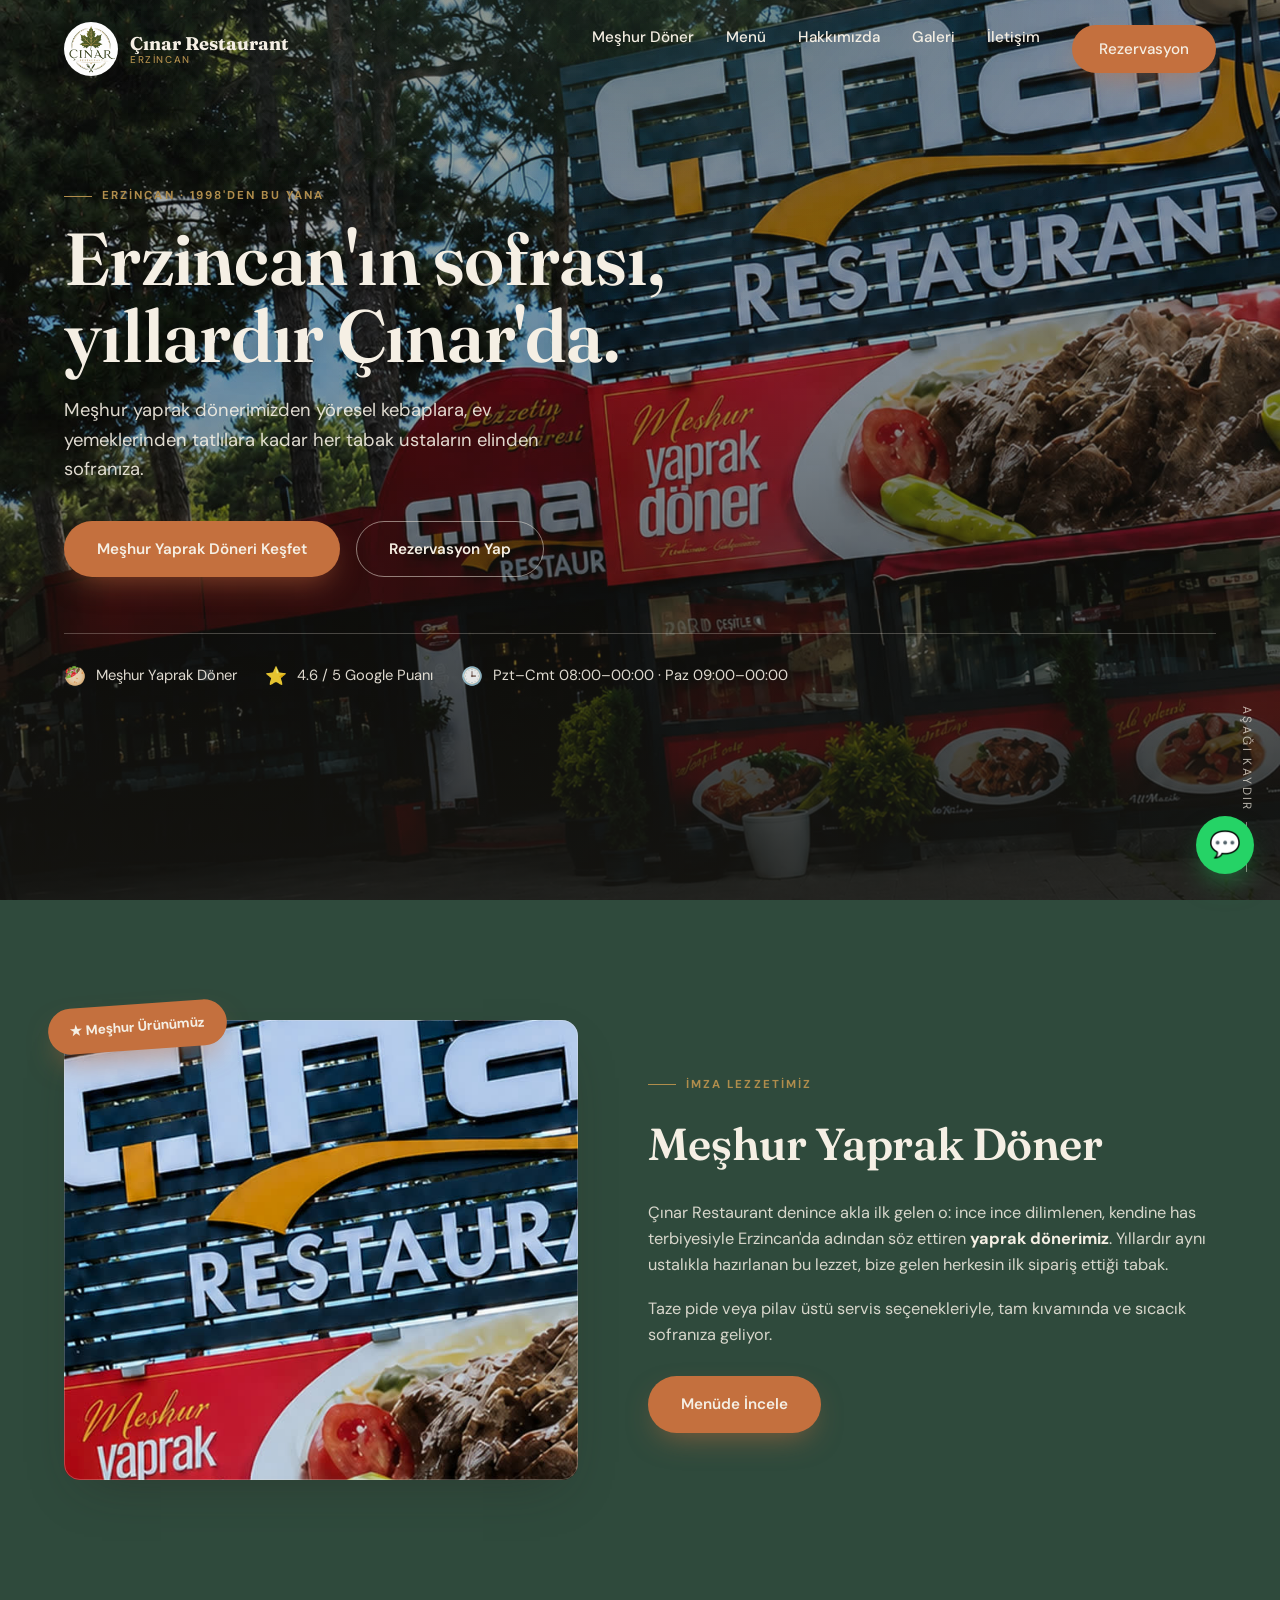
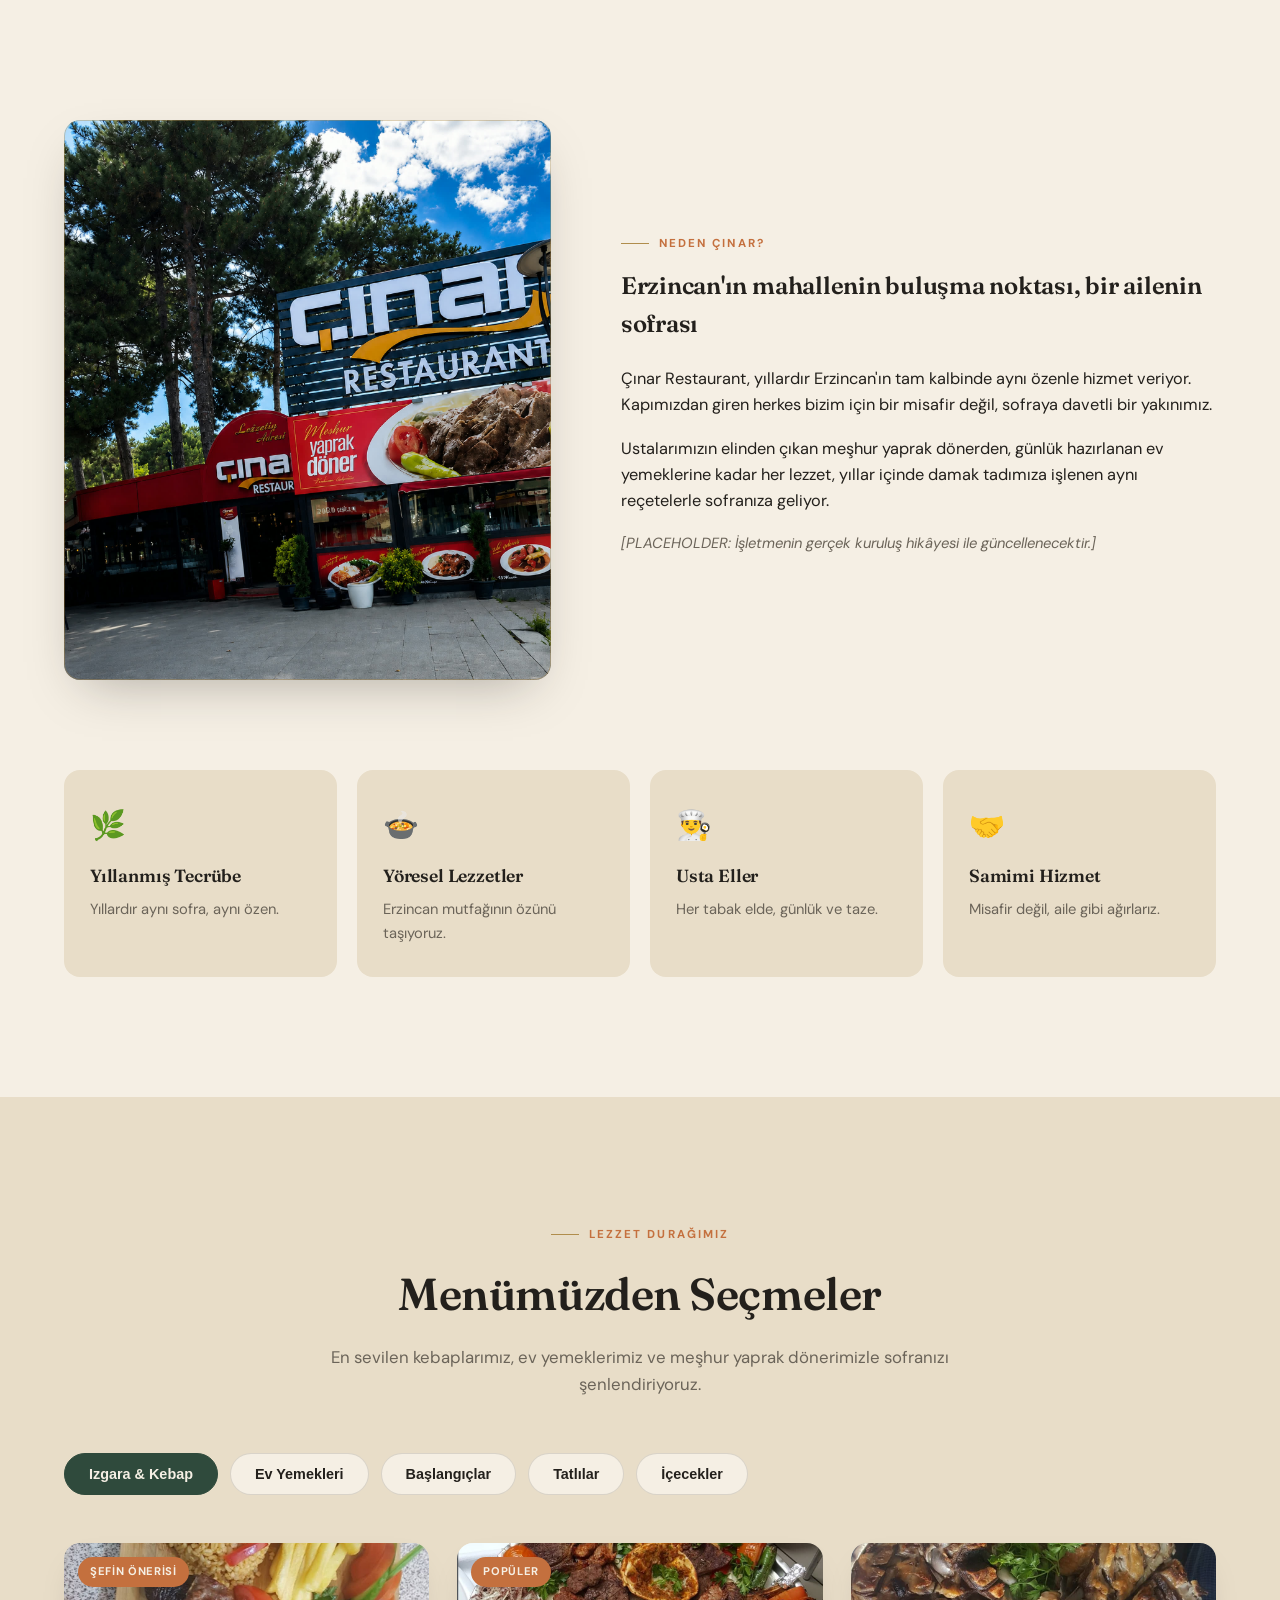
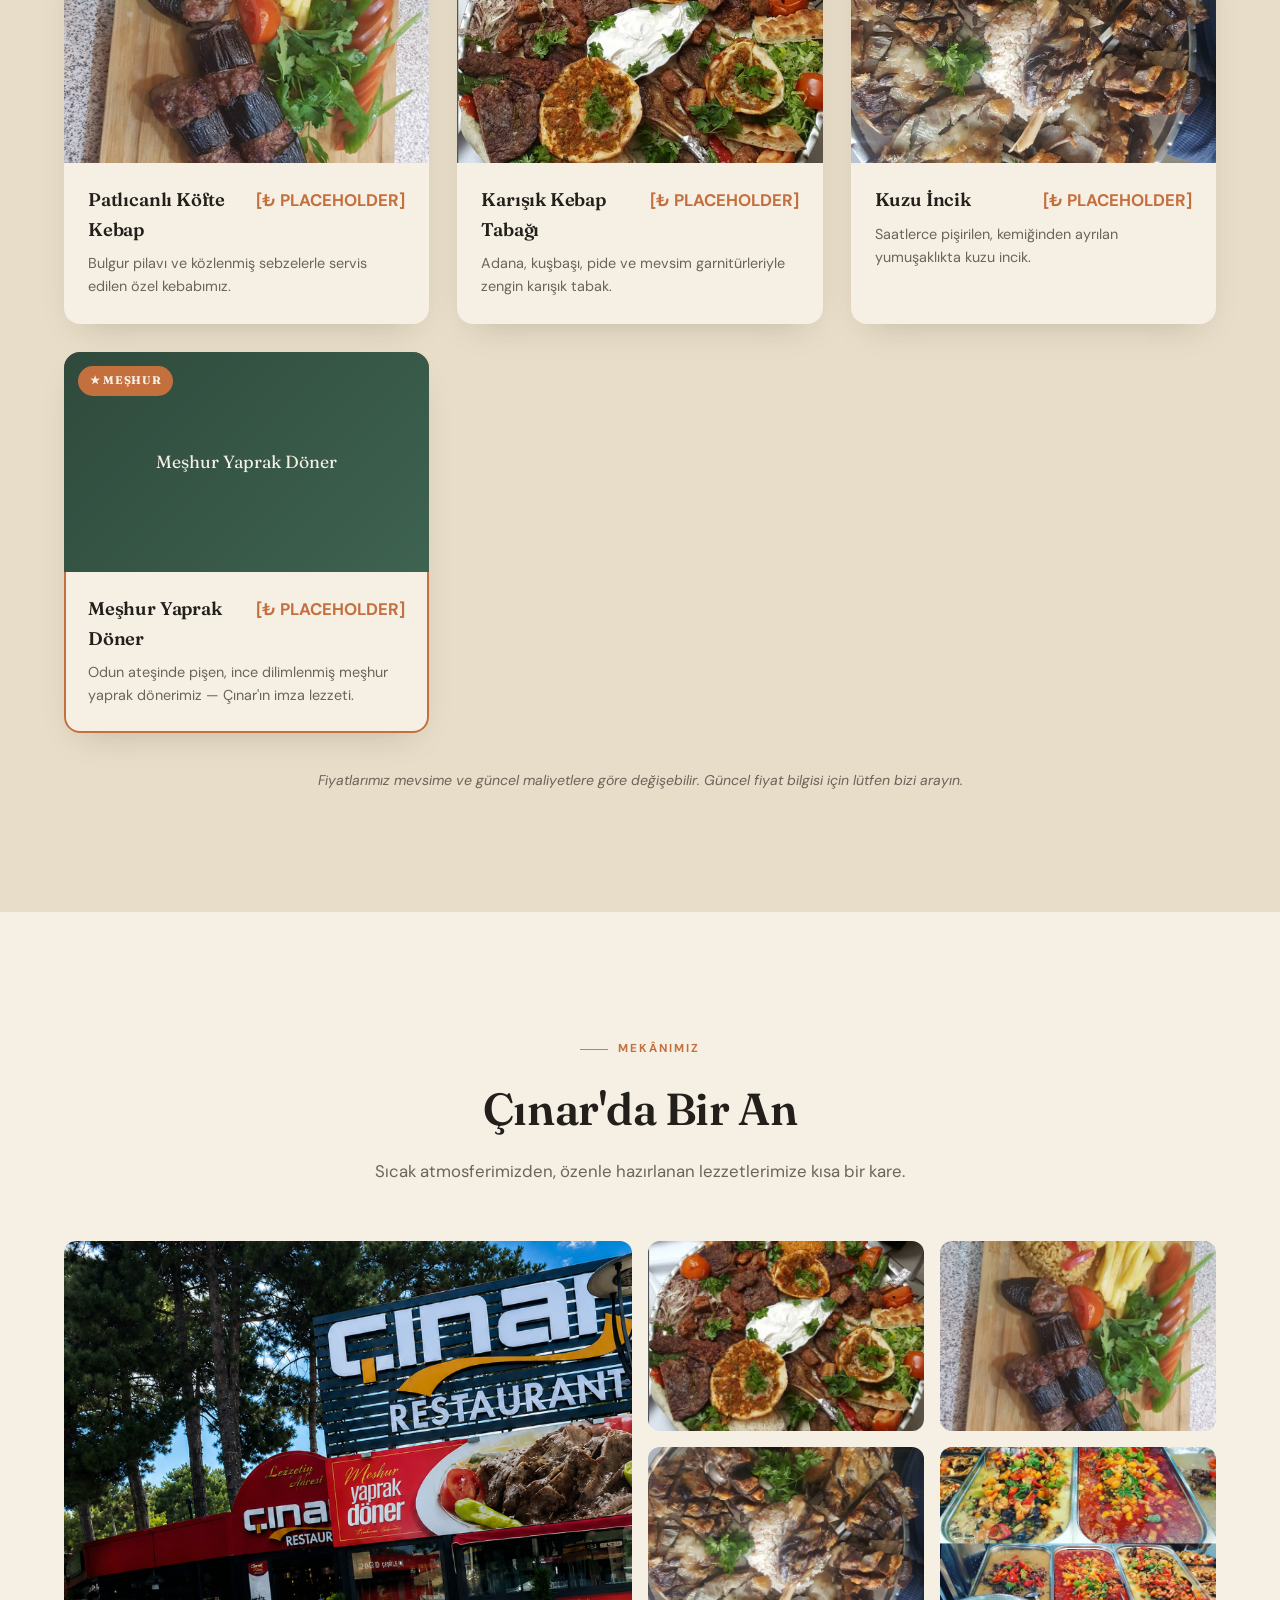
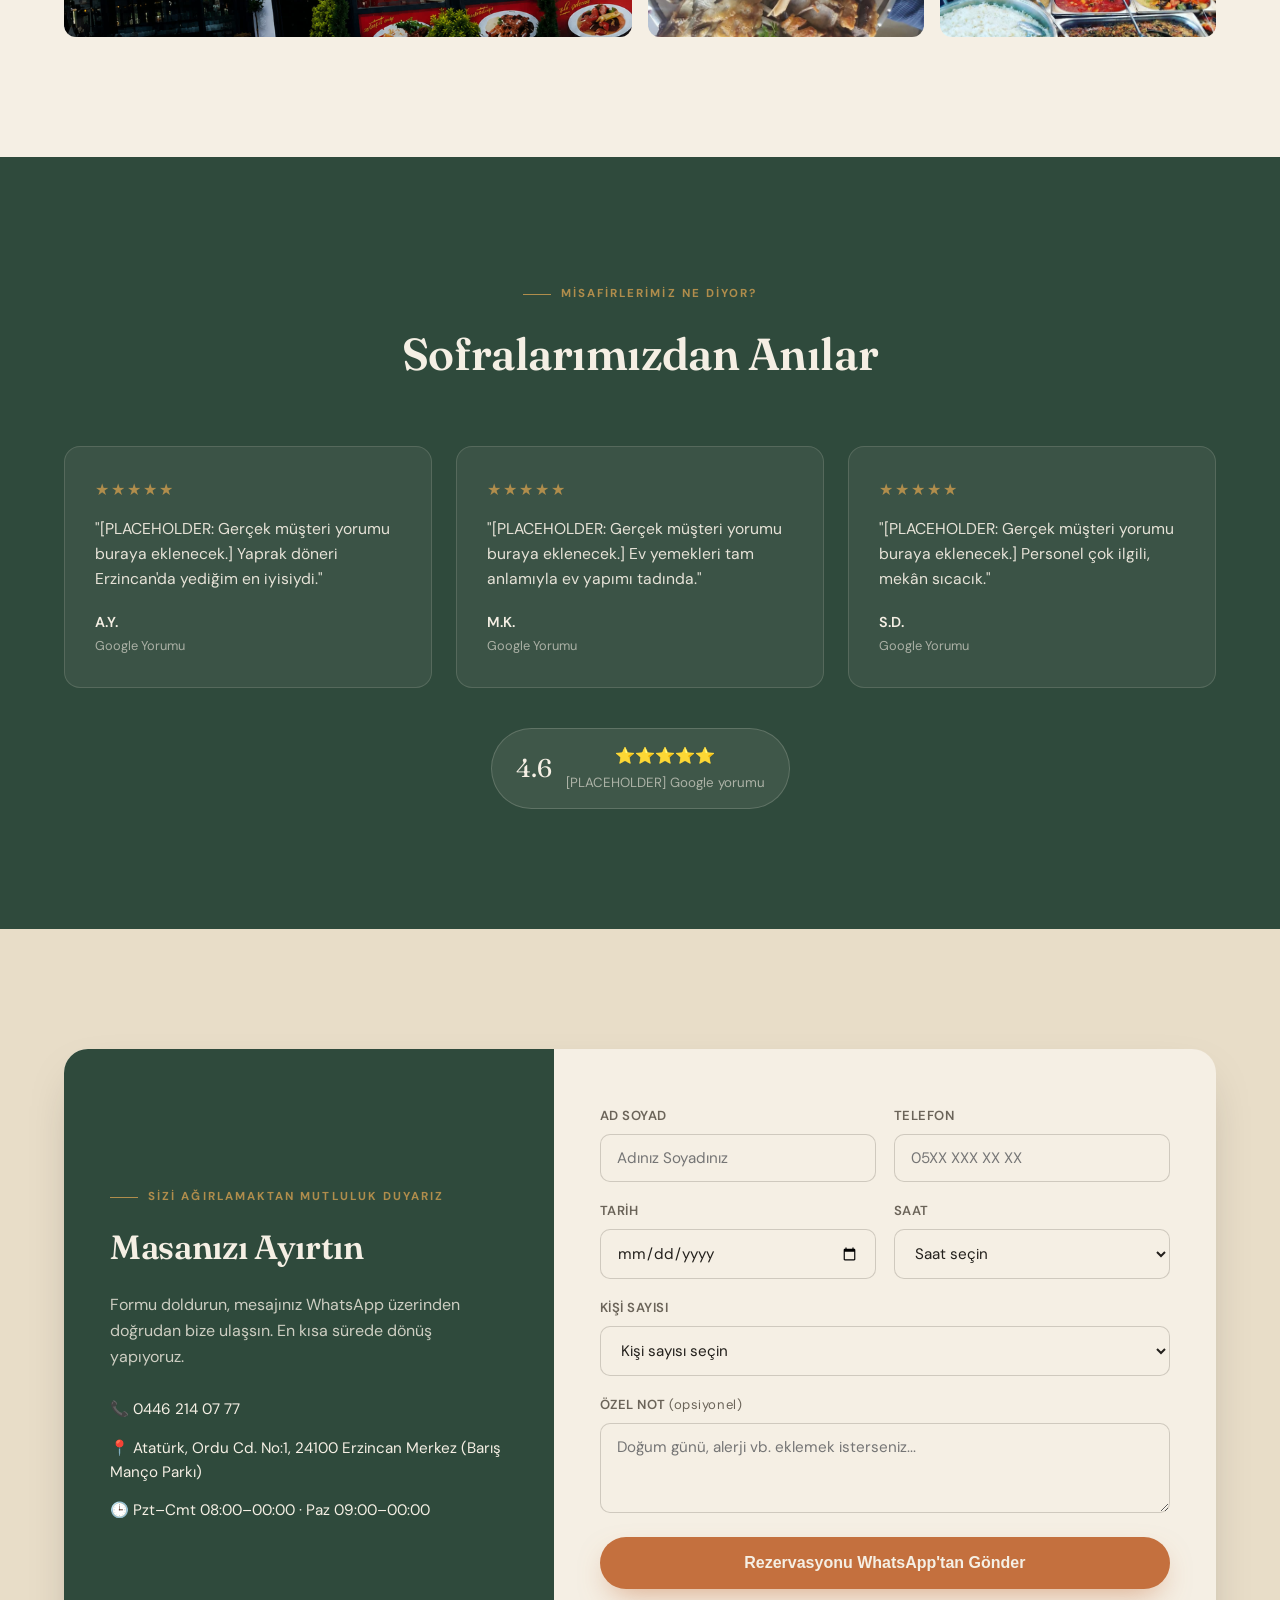
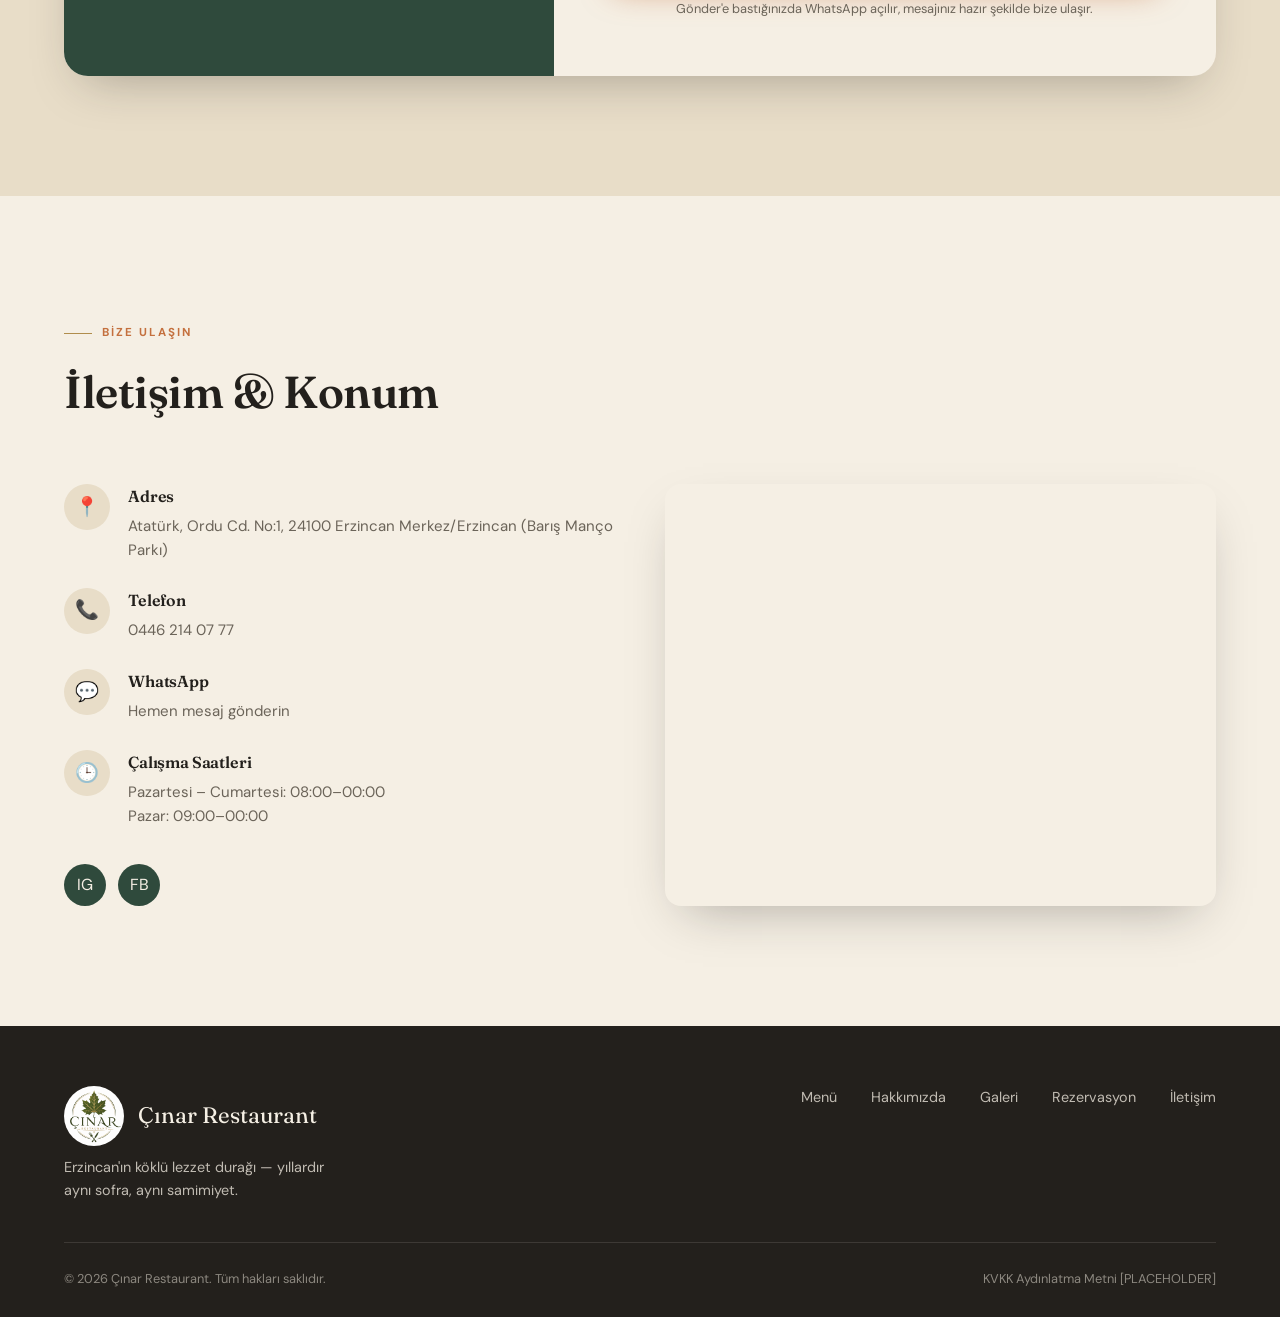
==== commit 340a3f03: "Görselleri sıkıştır, Mekan.jpg'e geç ve sitenin yükleme hızını iyileştir Mekan.png yerine optimize e" ====
--- a/index.html
+++ b/index.html
@@ -9,7 +9,7 @@
 <meta property="og:type" content="restaurant.restaurant">
 <meta property="og:title" content="Çınar Restaurant | Erzincan'ın Köklü Lezzet Durağı">
 <meta property="og:description" content="Yıllardır aynı lezzet, aynı samimiyet. Çınar Restaurant'ta yöresel kebaplar ve ev yemekleri sizi bekliyor.">
-<meta property="og:image" content="Mekan.png">
+<meta property="og:image" content="Mekan.jpg">
 
 <link rel="preconnect" href="https://fonts.googleapis.com">
 <link rel="preconnect" href="https://fonts.gstatic.com" crossorigin>
@@ -21,7 +21,7 @@
   "@context": "https://schema.org",
   "@type": "Restaurant",
   "name": "Çınar Restaurant",
-  "image": "Mekan.png",
+  "image": "Mekan.jpg",
   "servesCuisine": "Türk Mutfağı, Erzincan Mutfağı",
   "priceRange": "₺₺",
   "address": {
@@ -242,7 +242,7 @@
   .hero-bg {
     position: absolute;
     inset: 0;
-    background-image: linear-gradient(180deg, rgba(23,22,18,0.35) 0%, rgba(23,22,18,0.35) 40%, rgba(23,22,18,0.85) 100%), url('Mekan.png');
+    background-image: linear-gradient(180deg, rgba(23,22,18,0.35) 0%, rgba(23,22,18,0.35) 40%, rgba(23,22,18,0.85) 100%), url('Mekan.jpg');
     background-size: cover;
     background-position: center 70%;
     transform: scale(1.08);
@@ -340,7 +340,7 @@
   .signature-crop {
     height: 460px;
     border-radius: var(--radius);
-    background-image: url('Mekan.png');
+    background-image: url('Mekan.jpg');
     background-size: 260%;
     background-position: 78% 42%;
     box-shadow: var(--shadow-soft);
@@ -794,7 +794,7 @@
   <div class="container">
     <div class="story-grid">
       <div class="story-img-wrap reveal">
-        <img src="Mekan.png" alt="Çınar Restaurant mekân görünümü" loading="lazy">
+        <img src="Mekan.jpg" alt="Çınar Restaurant mekân görünümü" loading="lazy">
       </div>
       <div class="story-text reveal">
         <div class="eyebrow">Neden Çınar?</div>
@@ -1142,7 +1142,7 @@
 
   /* ---------- Gallery ---------- */
   const galleryImages = [
-    { src: "Mekan.png", alt: "Çınar Restaurant mekân girişi", big: true },
+    { src: "Mekan.jpg", alt: "Çınar Restaurant mekân girişi", big: true },
     { src: "karisikkebap.jpeg", alt: "Karışık kebap tabağı" },
     { src: "PatlicanKebap.jpeg", alt: "Patlıcanlı köfte kebap" },
     { src: "incik.jpeg", alt: "Kuzu incik" },
@@ -1228,3 +1228,4 @@
 </body>
 </html>
 
+
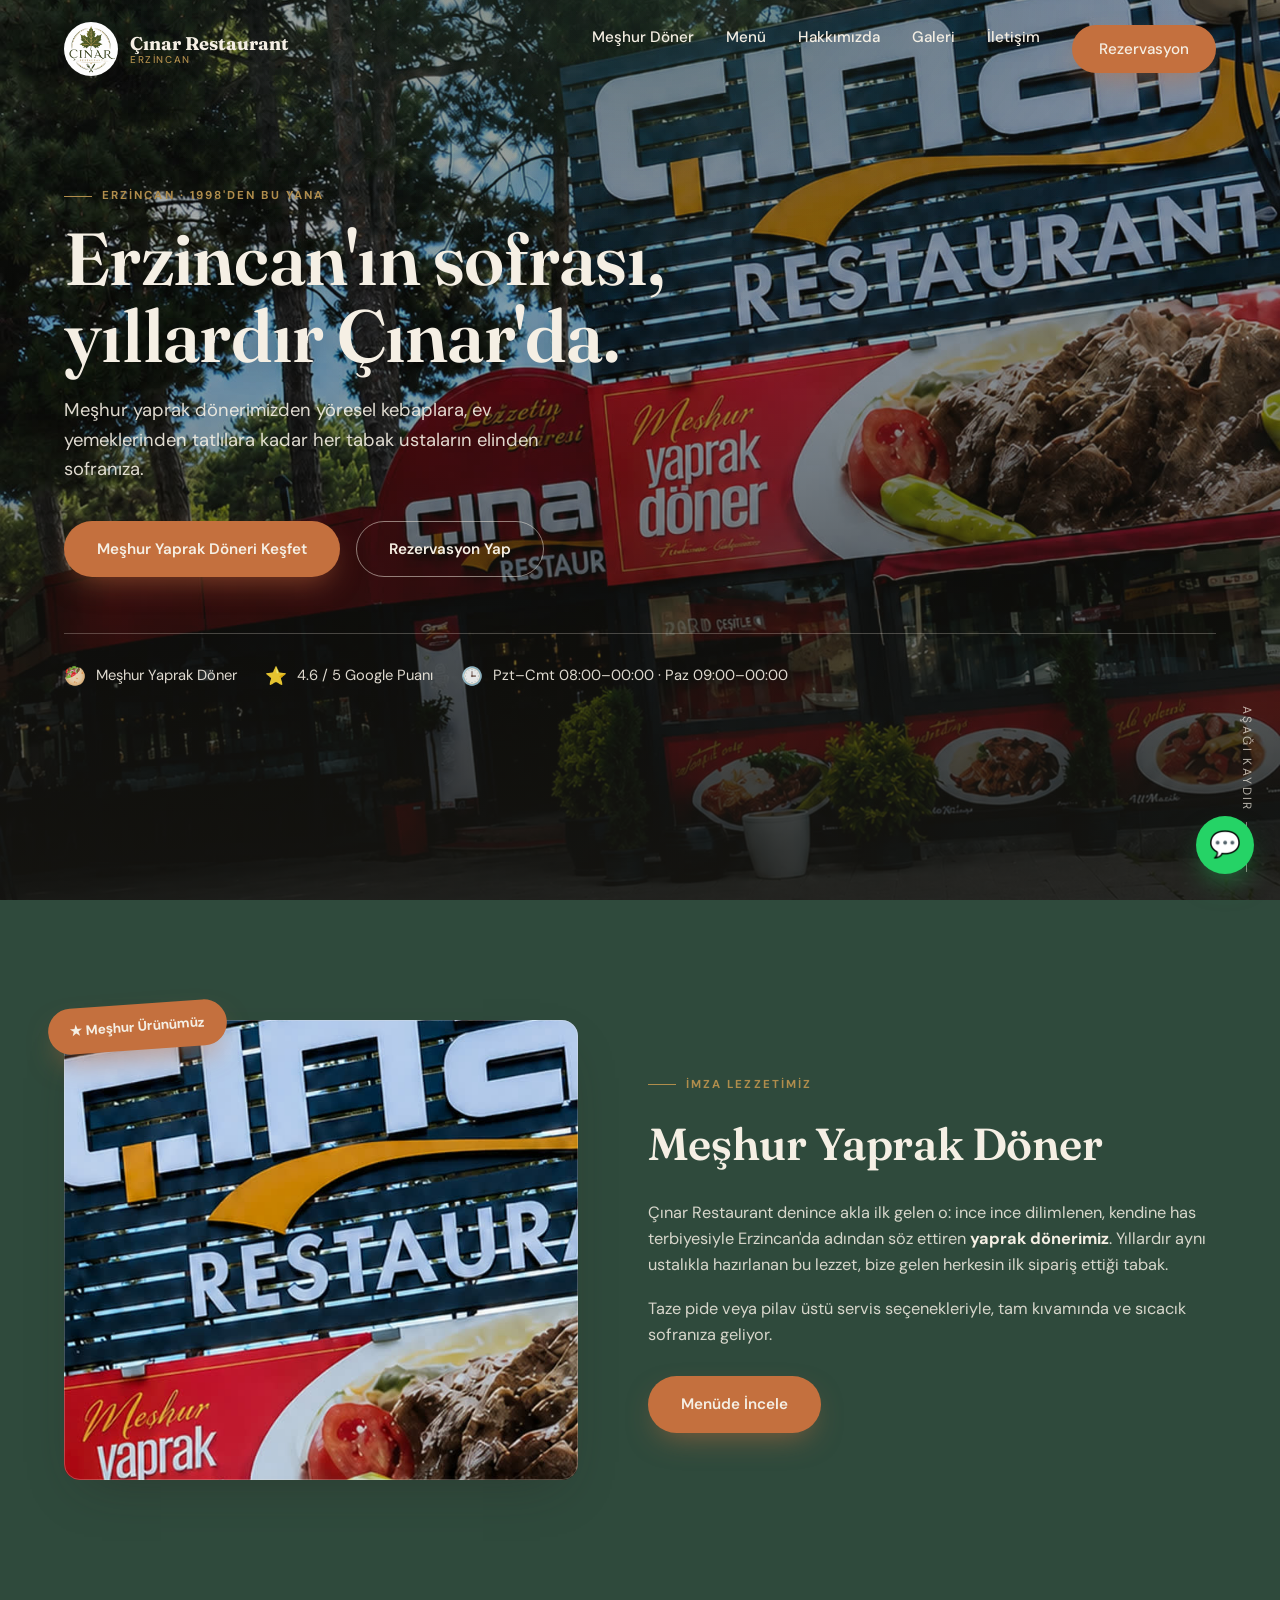
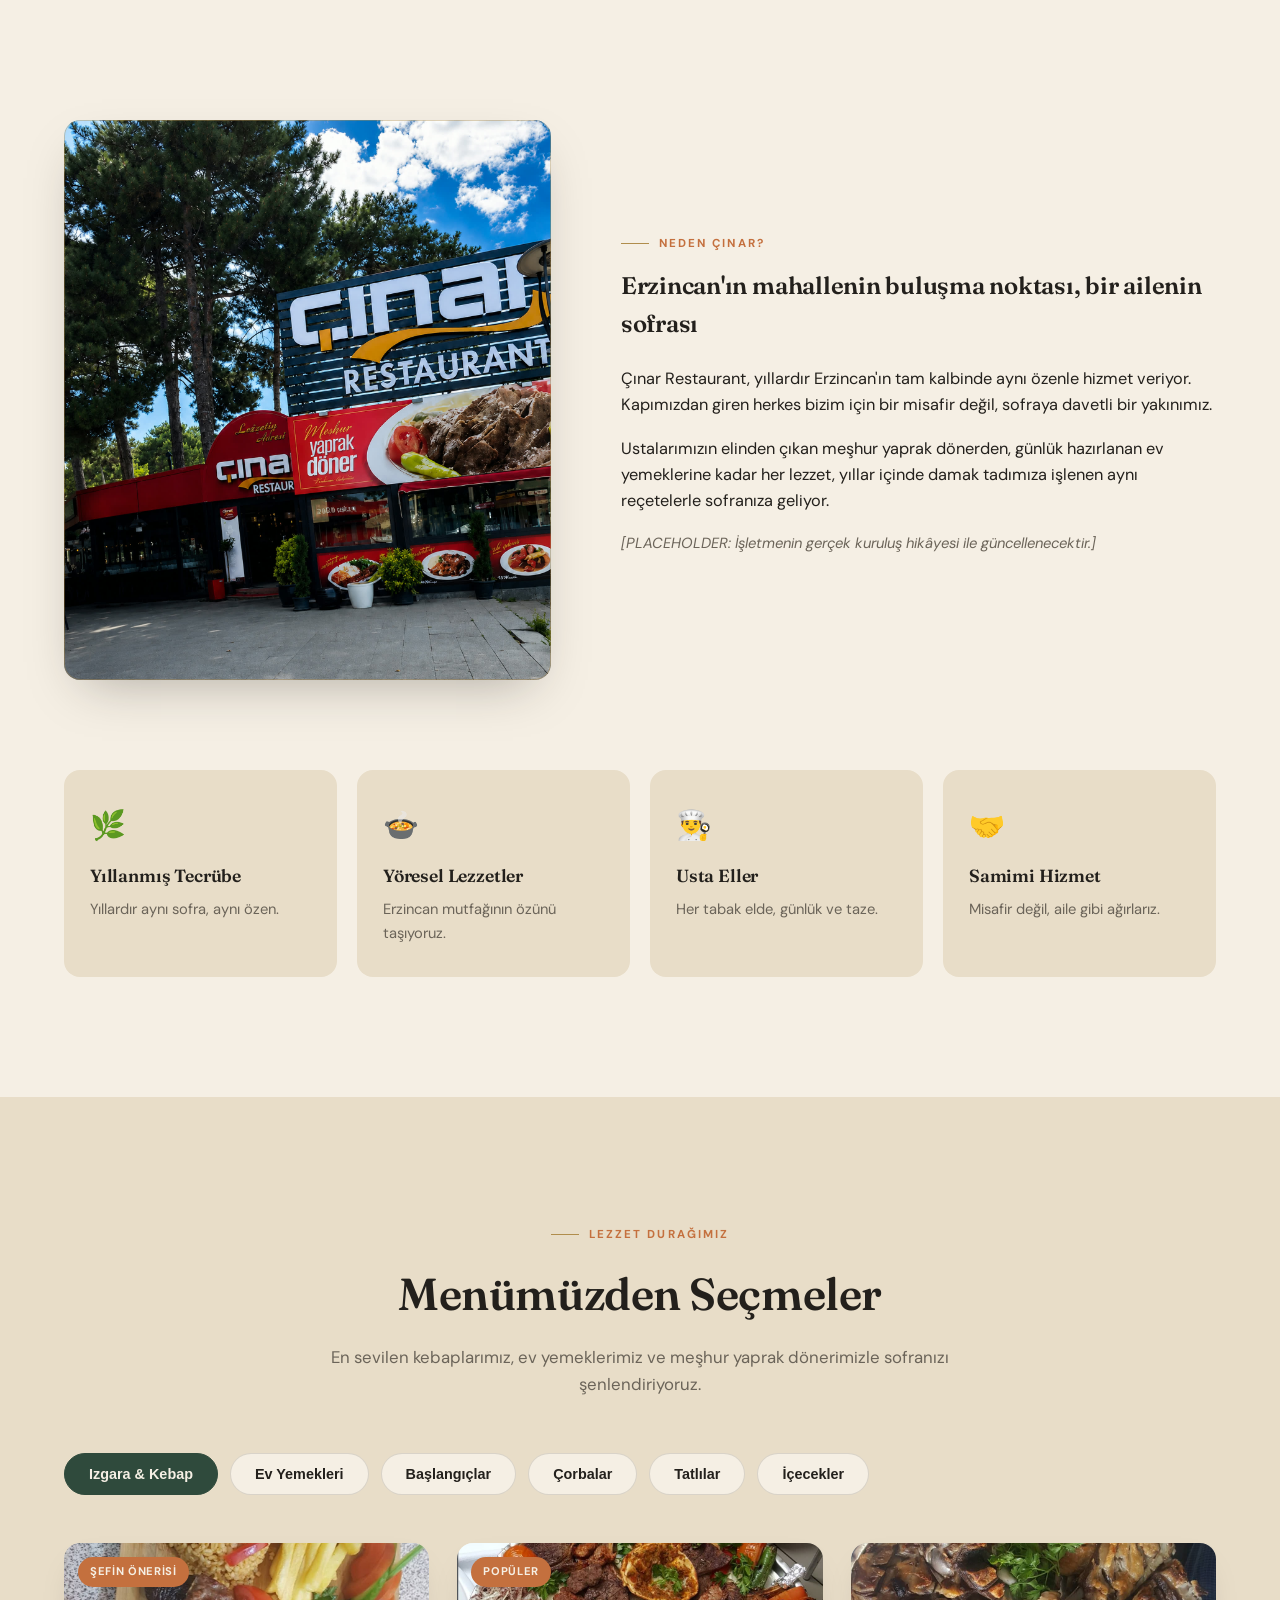
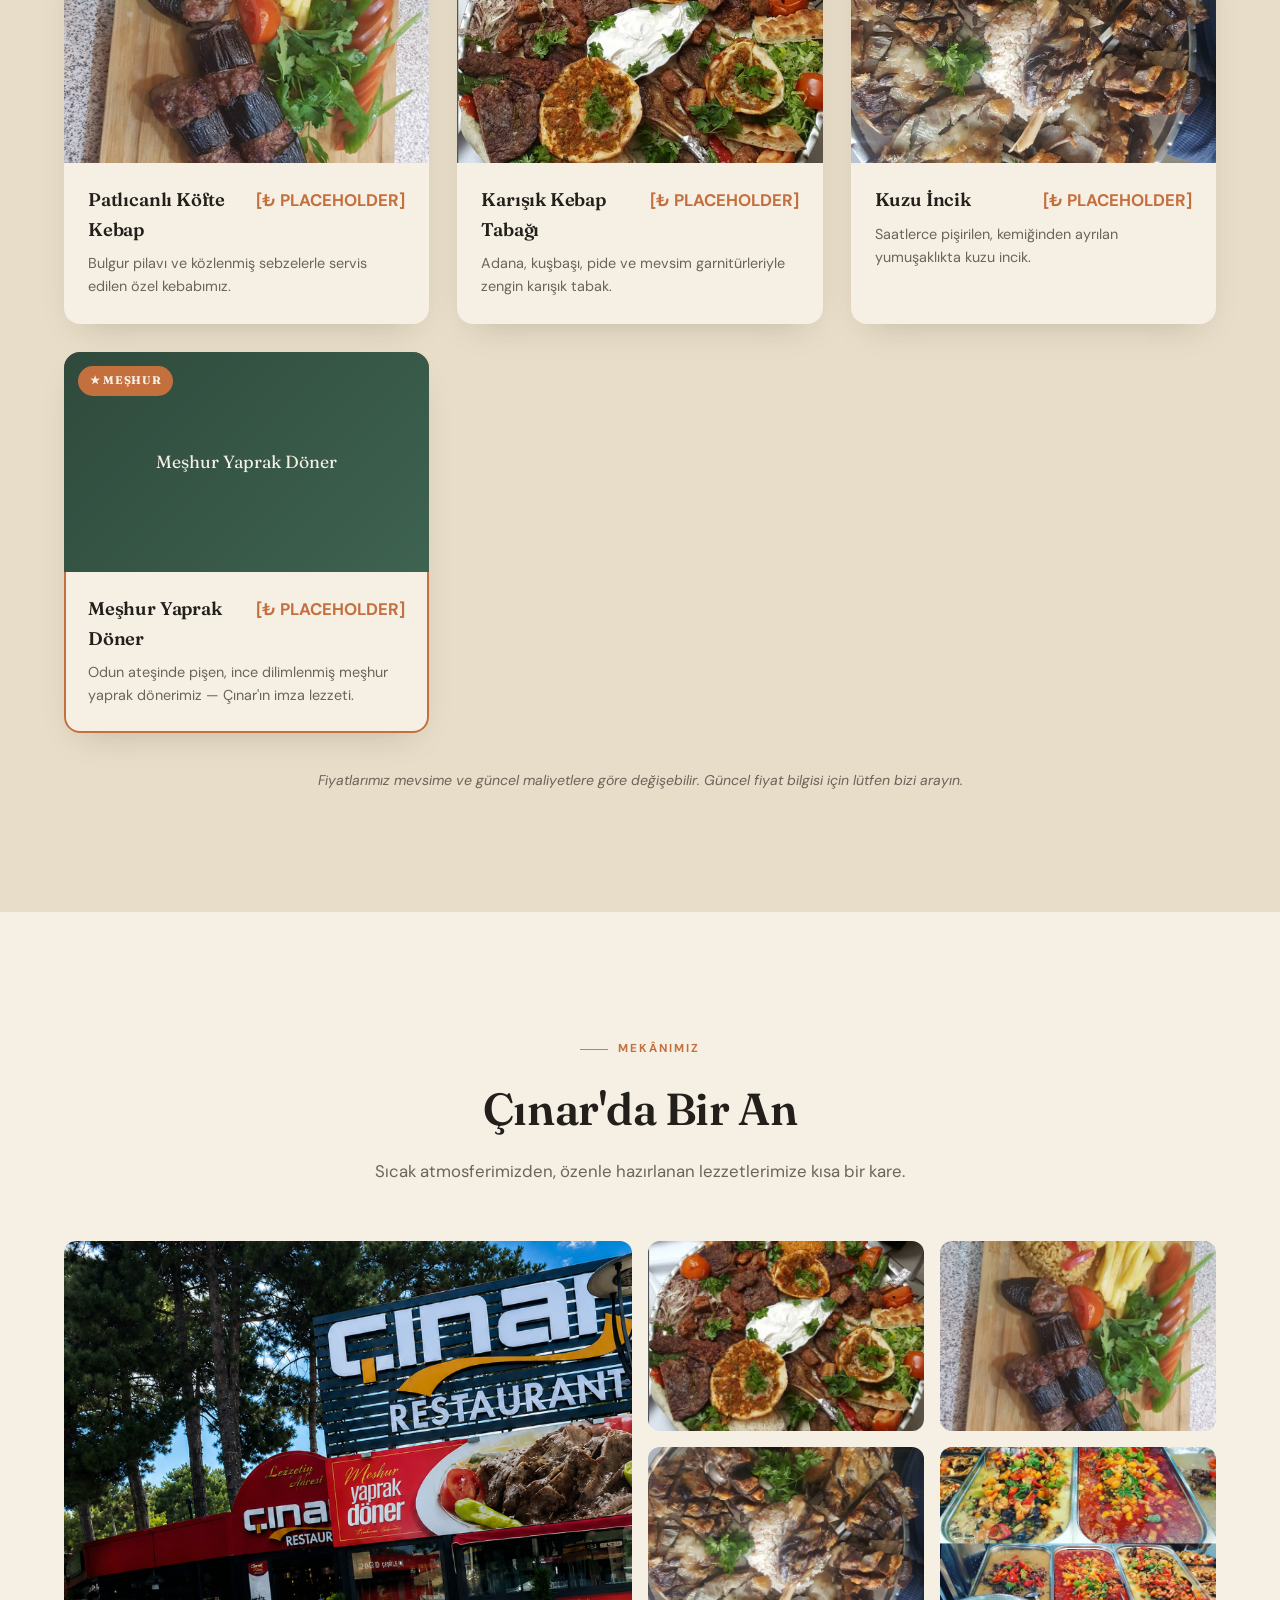
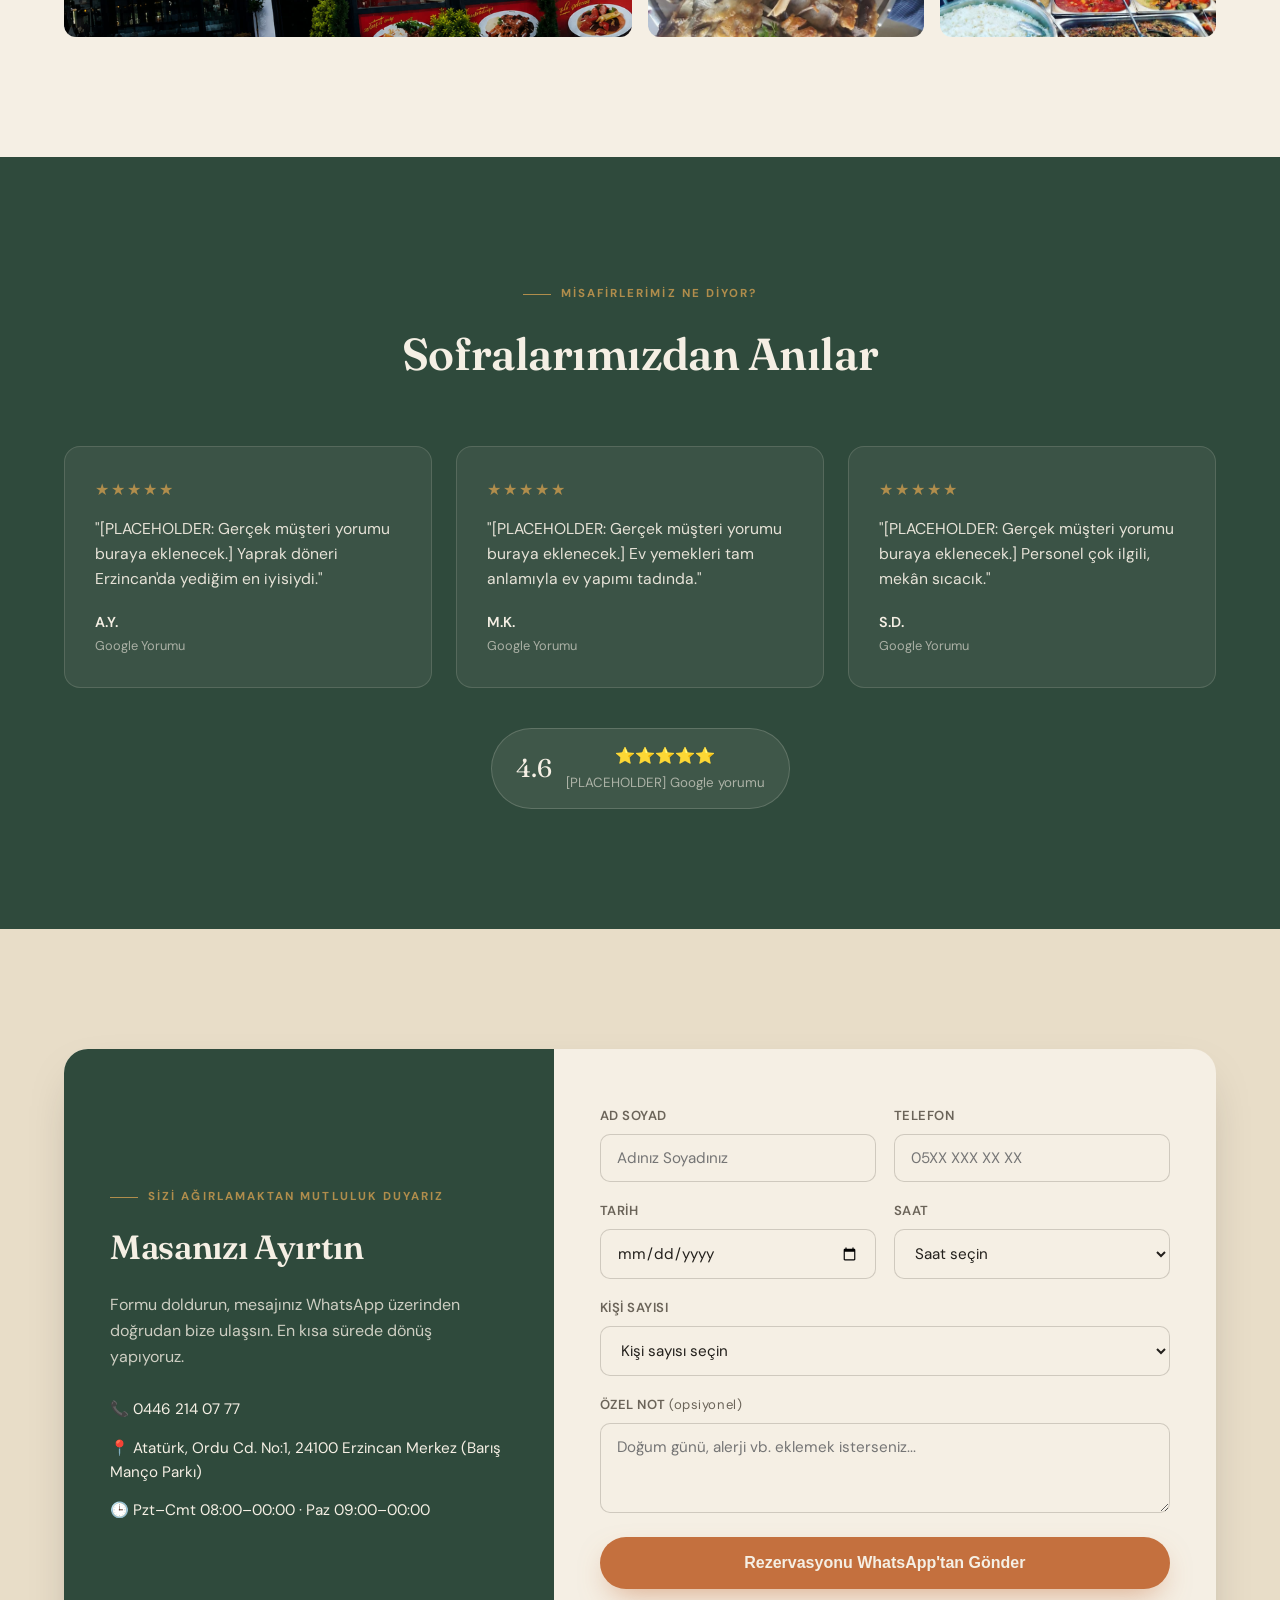
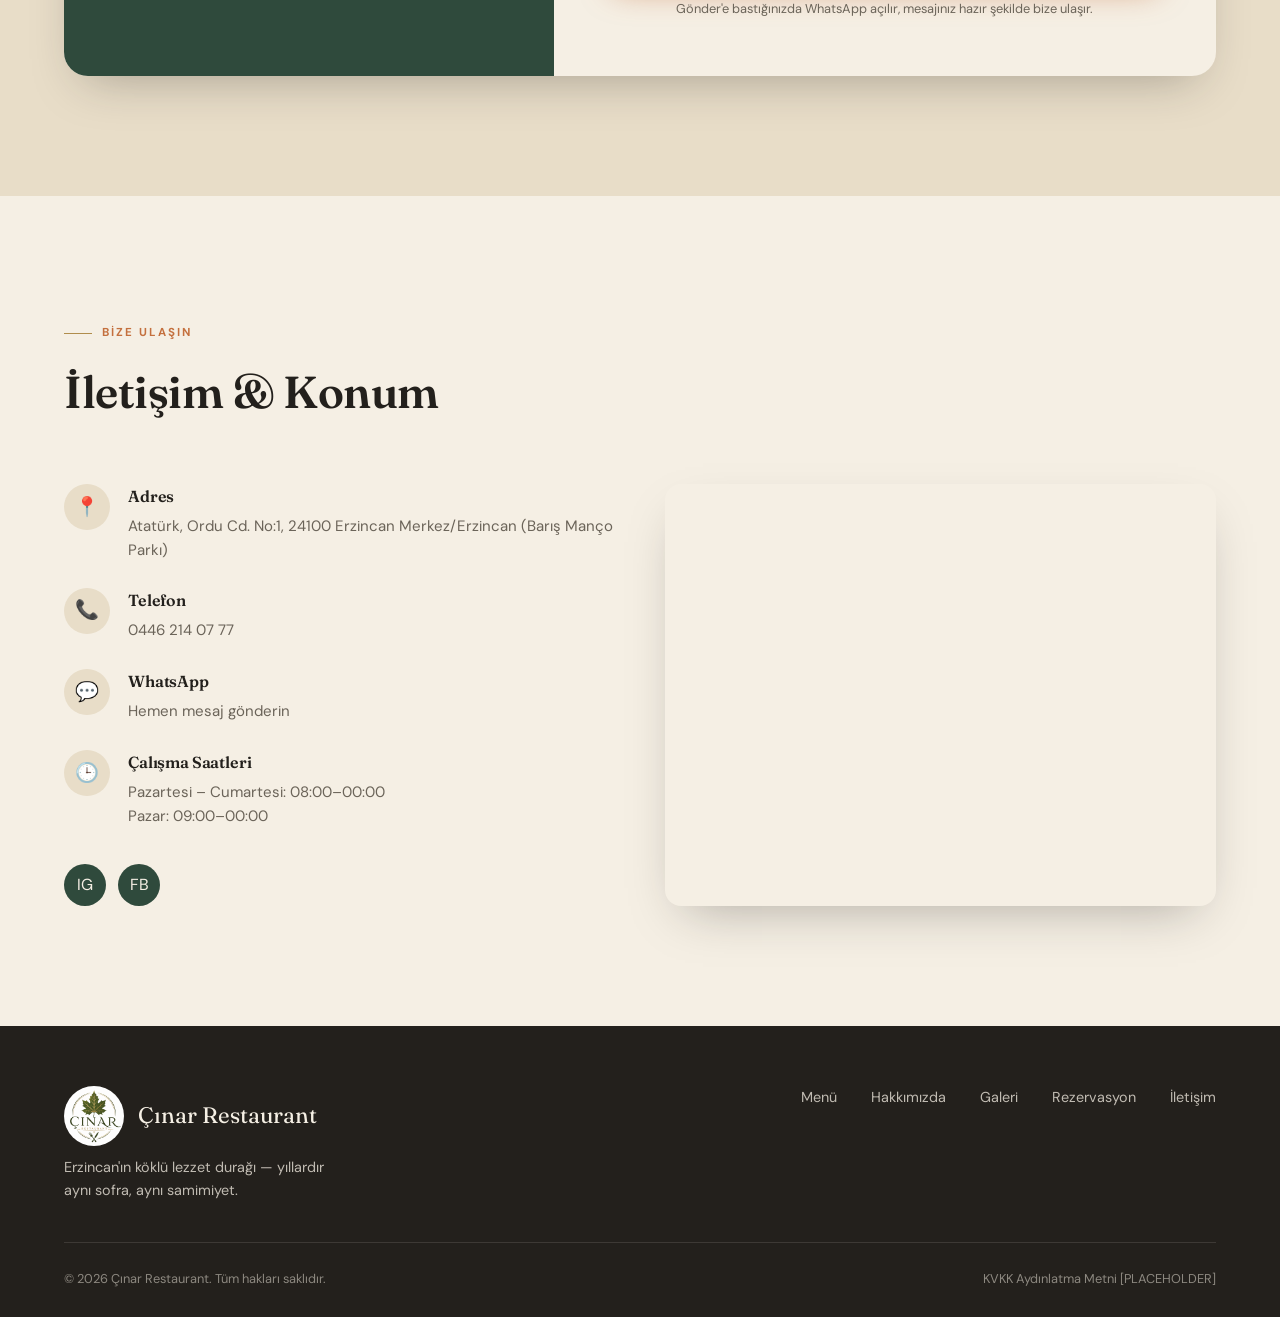
==== commit f06bf812: "Menüye Çorbalar bölümü eklendi, Kelle Paça Çorbası öne çıkarıldı Çorbalar kategorisi eklendi; Kelle " ====
--- a/index.html
+++ b/index.html
@@ -1086,6 +1086,11 @@
       { ad: "Mevsim Salata", aciklama: "Taze mevsim sebzeleri ile hazırlanan hafif başlangıç.", fiyat: "[₺ PLACEHOLDER]", gorsel: "", rozet: "" },
       { ad: "Ezme & Cacık", aciklama: "Acılı ezme ve serinletici cacık ikilisi.", fiyat: "[₺ PLACEHOLDER]", gorsel: "", rozet: "" }
     ],
+    "Çorbalar": [
+      { ad: "Kelle Paça Çorbası", aciklama: "Saatlerce kaynatılan, sarımsaklı sirkesiyle harika bir lezzet sunan meşhur kelle paça çorbamız — sabahın en iyi başlangıcı.", fiyat: "[₺ PLACEHOLDER]", gorsel: "", rozet: "★ Harika Lezzet", featured: true },
+      { ad: "Mercimek Çorbası", aciklama: "Günlük taze hazırlanan, kremamsı kıvamda klasik mercimek çorbamız.", fiyat: "[₺ PLACEHOLDER]", gorsel: "", rozet: "" },
+      { ad: "İşkembe Çorbası", aciklama: "Sirke ve sarımsaklı sosuyla servis edilen geleneksel işkembe çorbamız.", fiyat: "[₺ PLACEHOLDER]", gorsel: "", rozet: "" }
+    ],
     "Tatlılar": [
       { ad: "Künefe", aciklama: "Sıcak servis edilen, üzeri fıstıklı geleneksel künefe.", fiyat: "[₺ PLACEHOLDER]", gorsel: "", rozet: "Popüler" }
     ],
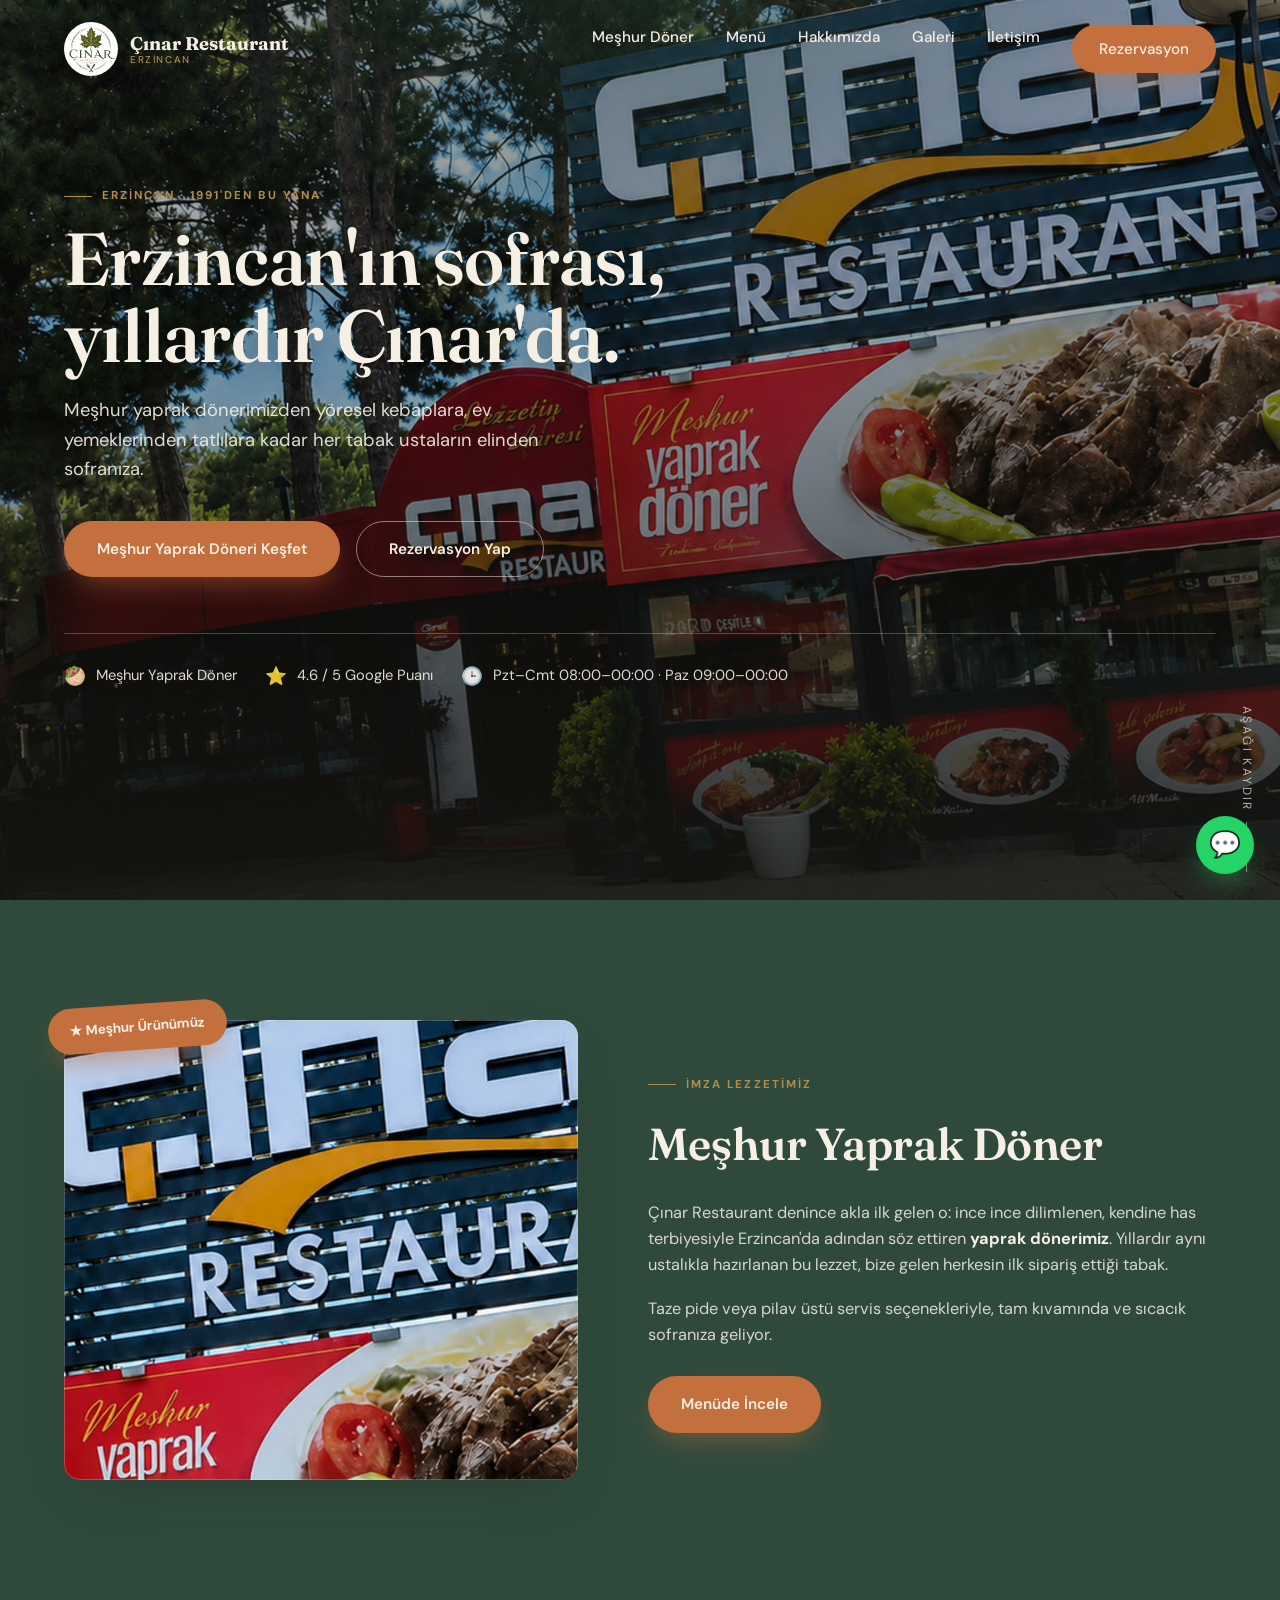
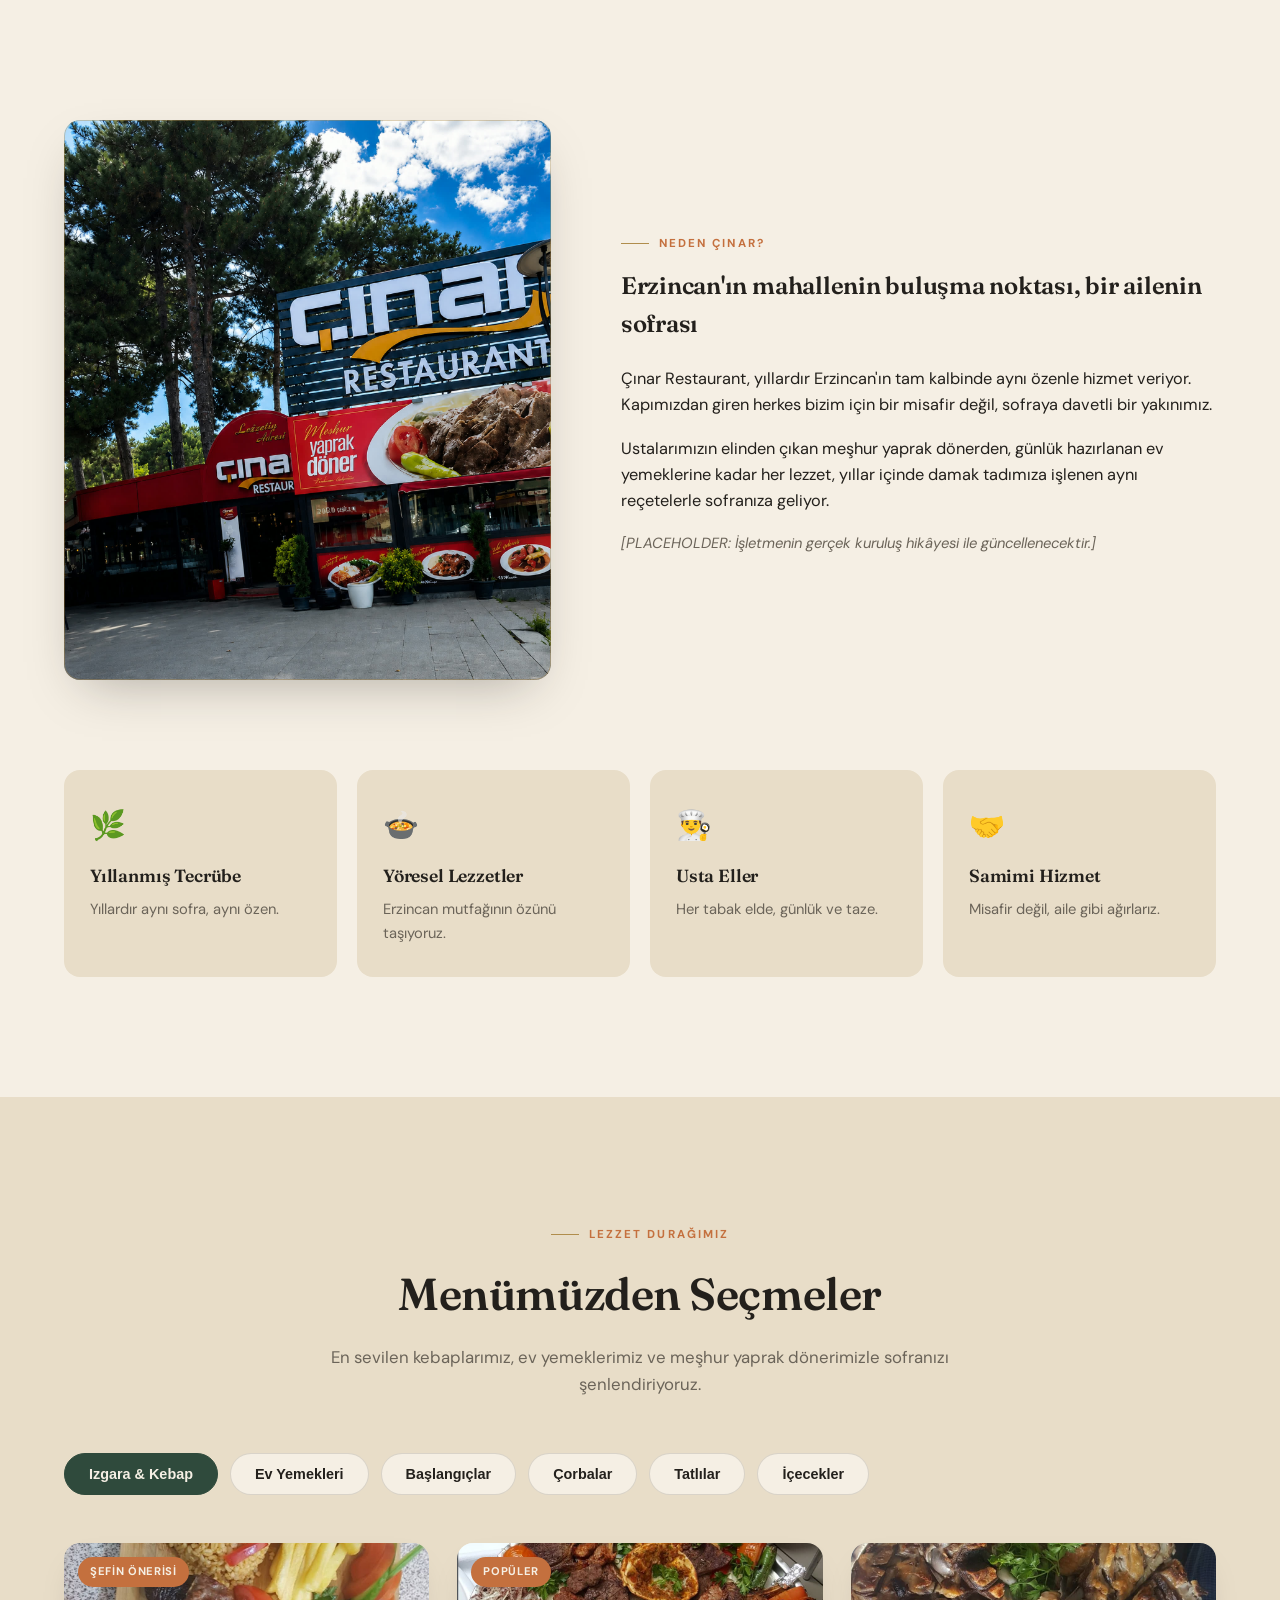
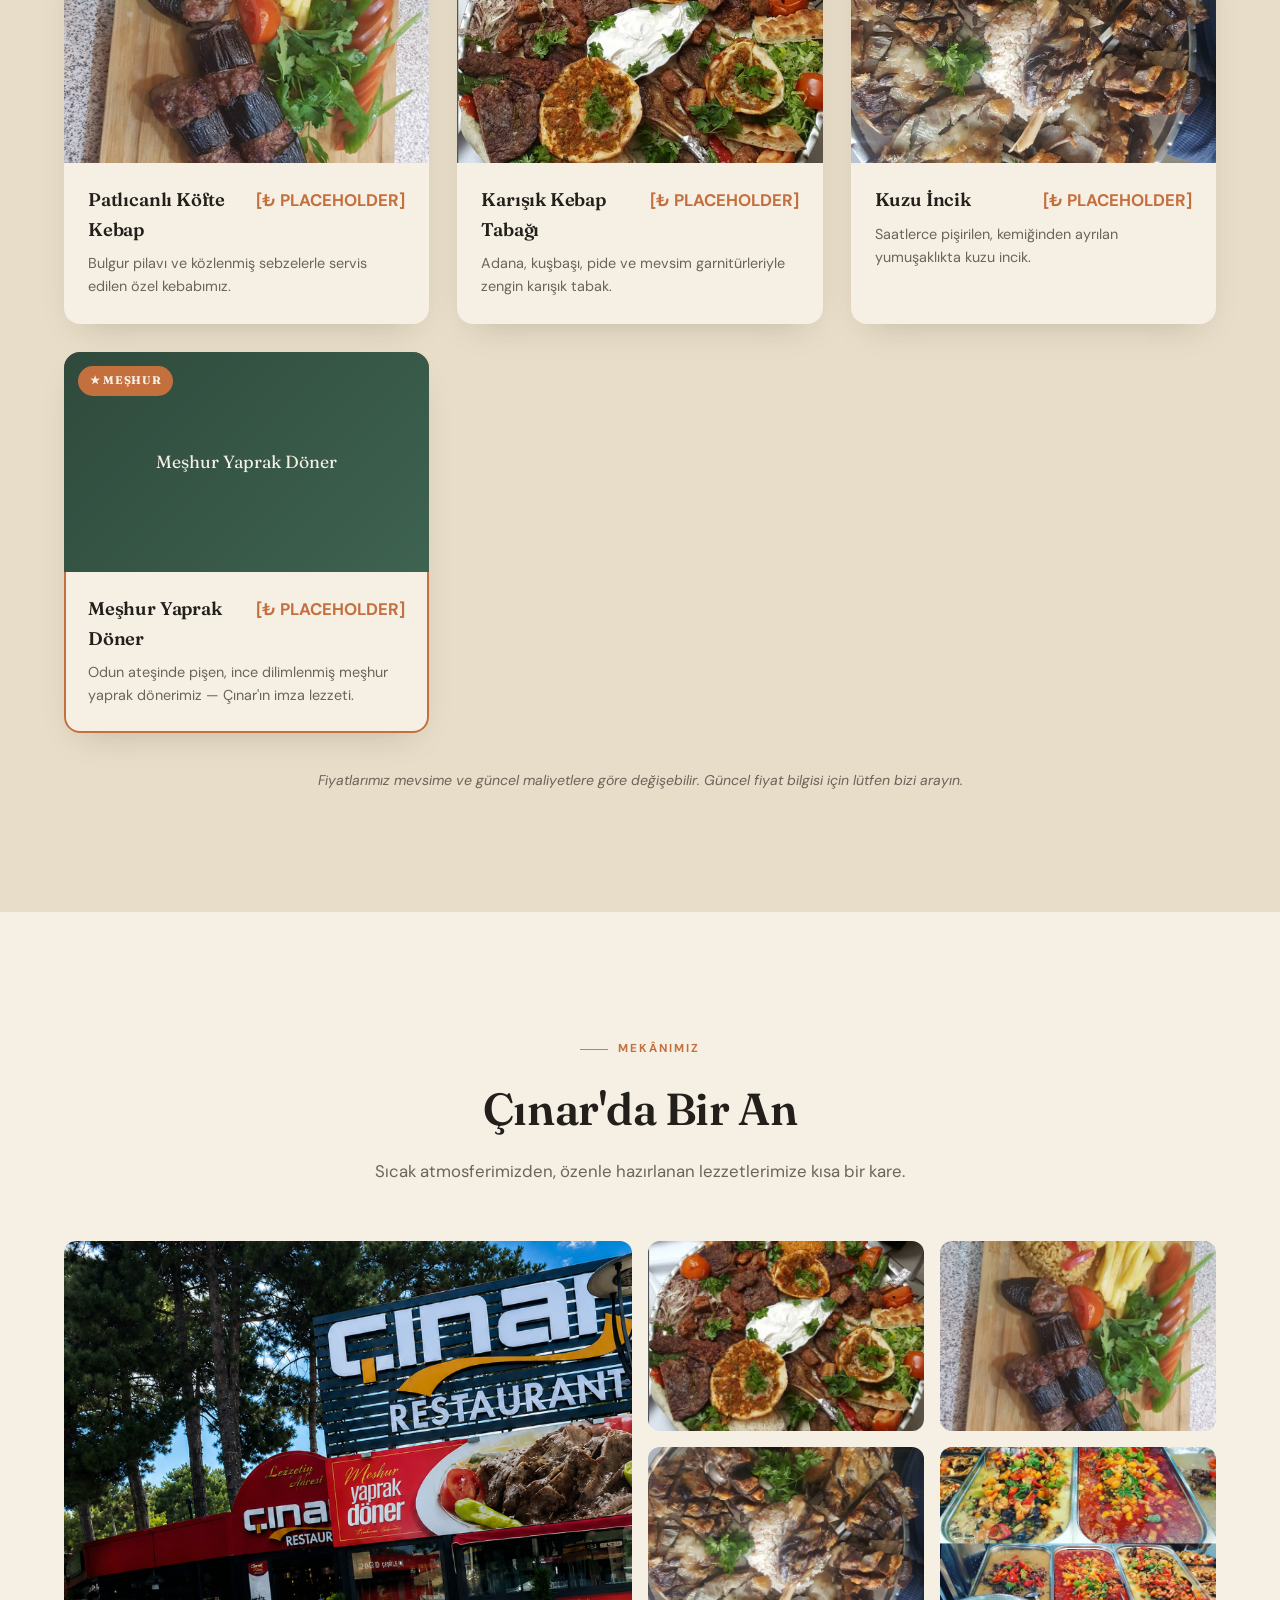
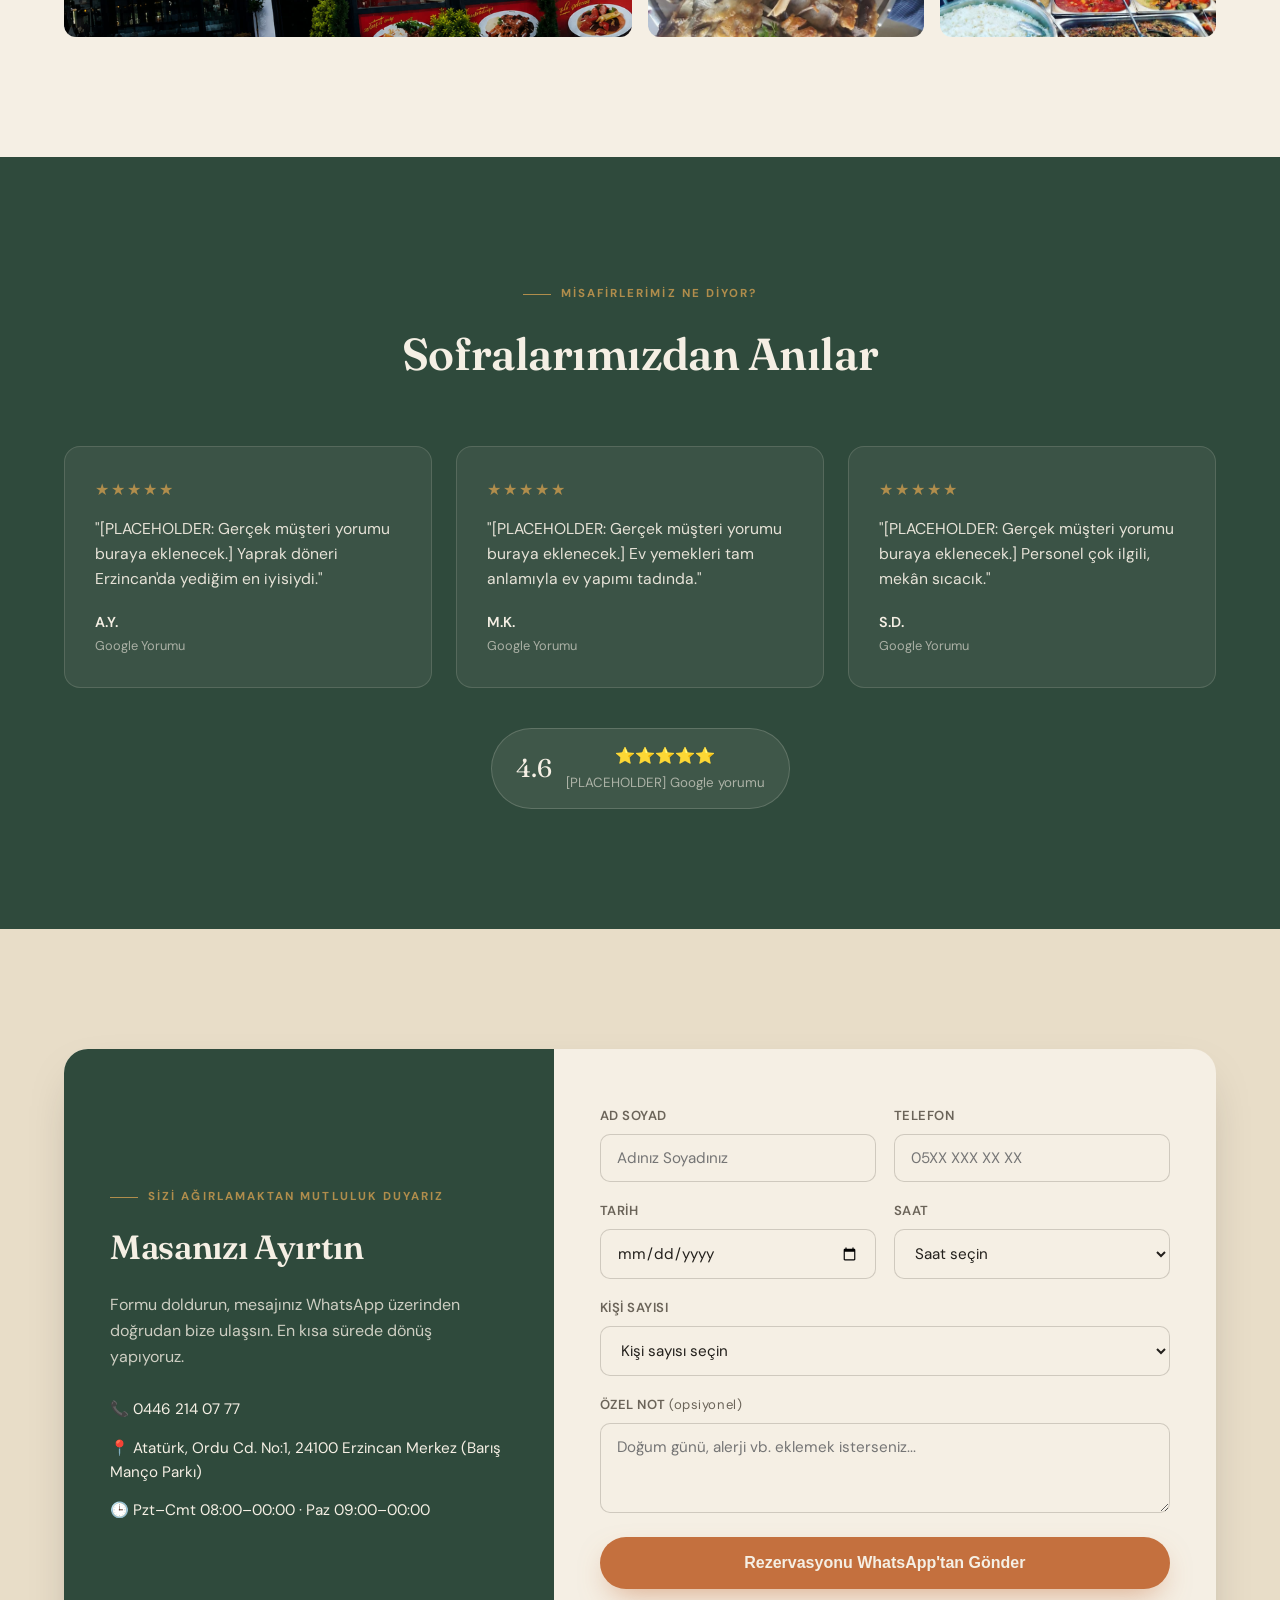
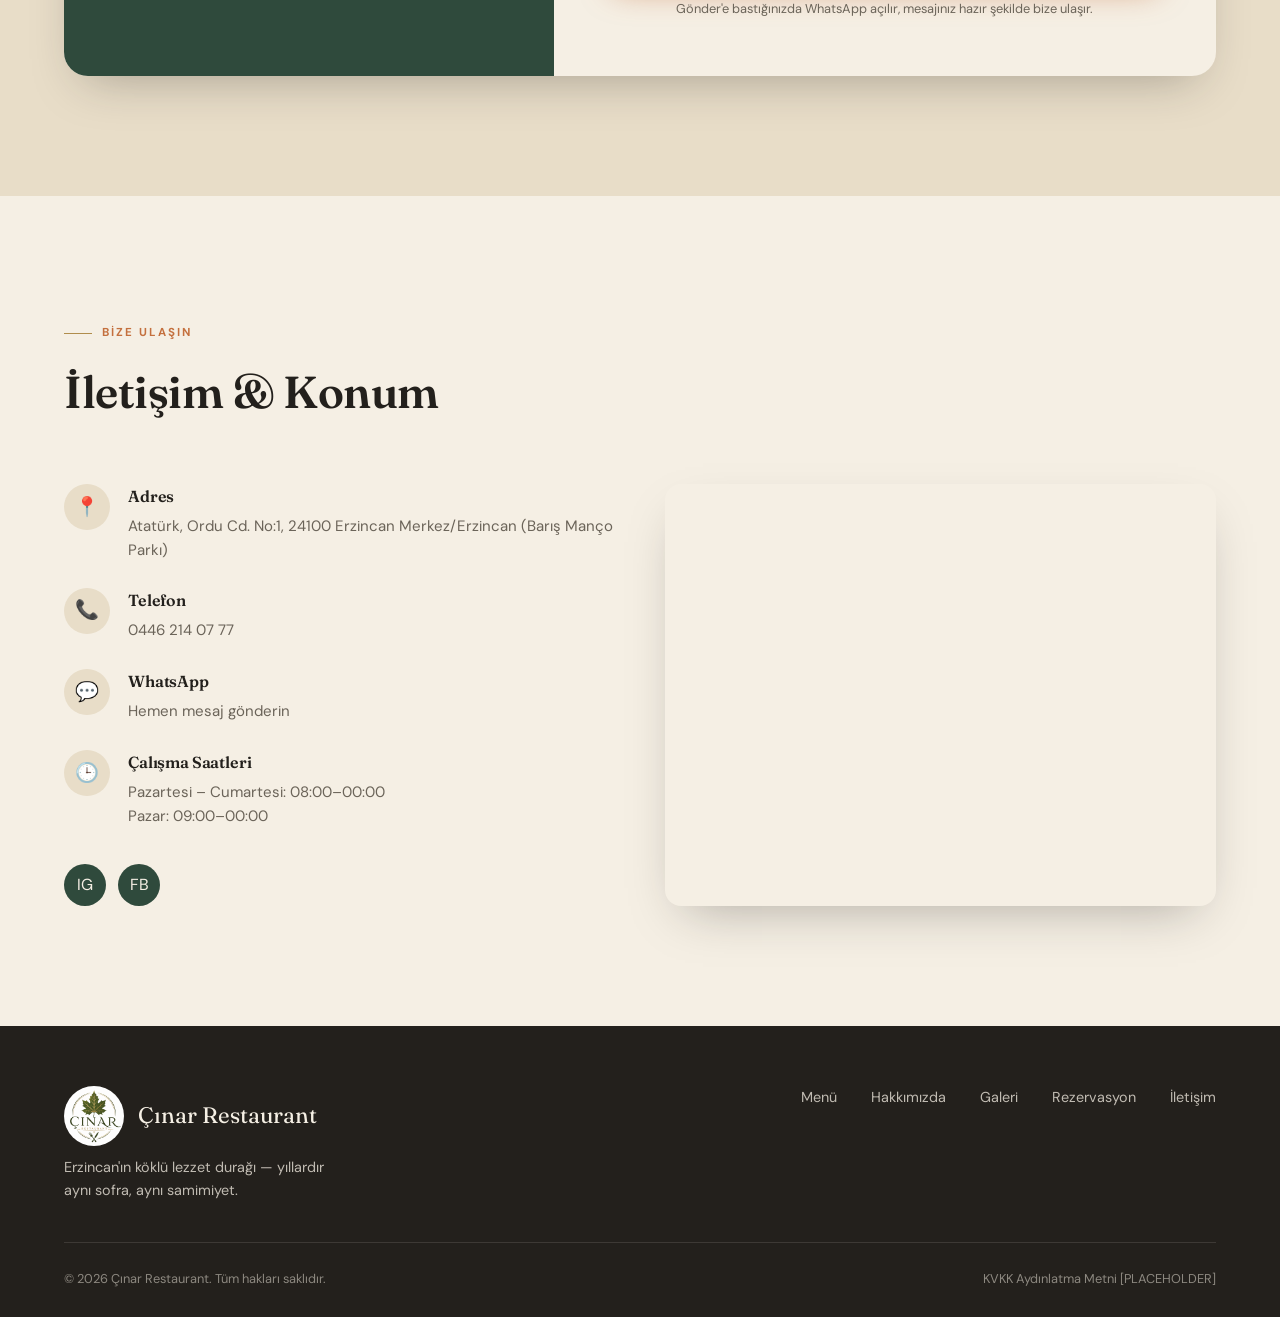
==== commit 8fe1b5bc: "Kuruluş yılı 1998'den 1991'e güncellendi" ====
--- a/index.html
+++ b/index.html
@@ -756,7 +756,7 @@
   <div class="hero-bg"></div>
   <div class="hero-leaf"></div>
   <div class="container hero-content">
-    <div class="eyebrow" style="color: var(--gold);">Erzincan · 1998'den Bu Yana</div>
+    <div class="eyebrow" style="color: var(--gold);">Erzincan · 1991'den Bu Yana</div>
     <h1>Erzincan'ın sofrası,<br>yıllardır Çınar'da.</h1>
     <p class="lead">Meşhur yaprak dönerimizden yöresel kebaplara, ev yemeklerinden tatlılara kadar her tabak ustaların elinden sofranıza.</p>
     <div class="hero-actions">
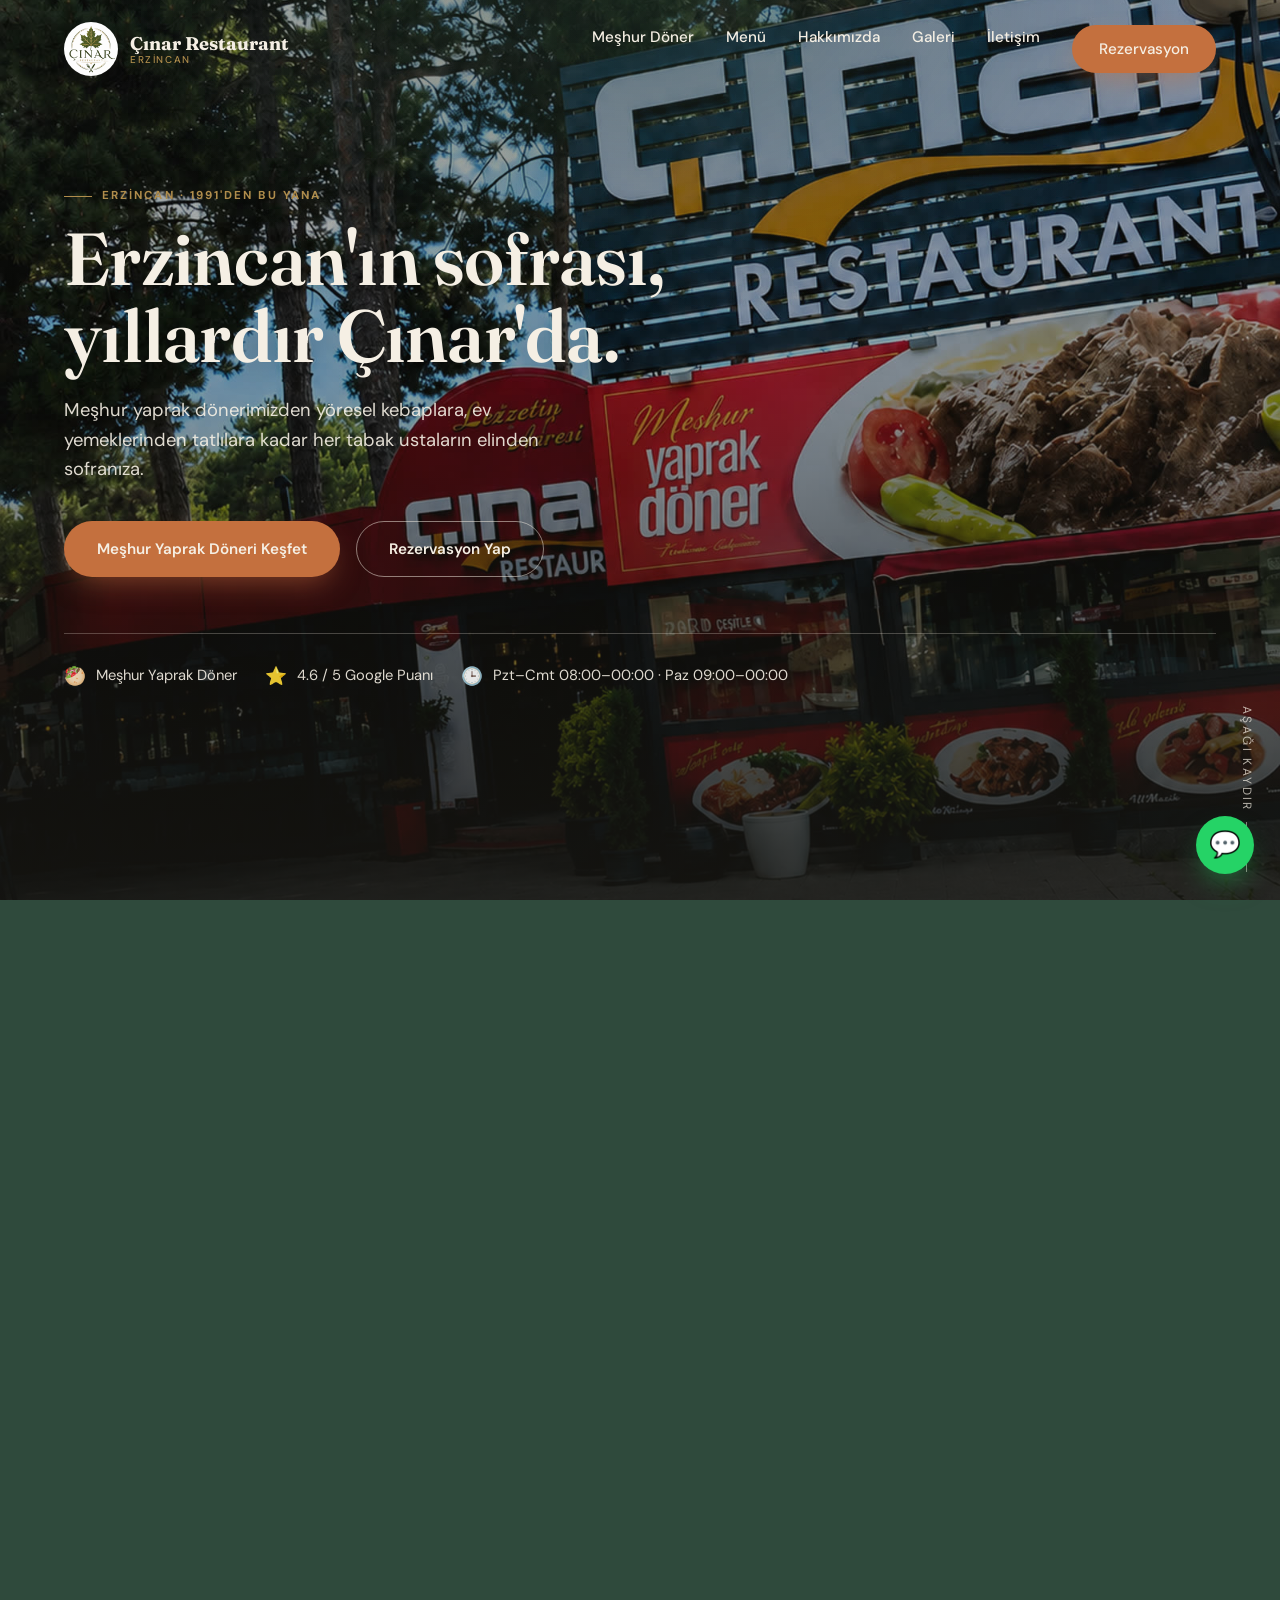
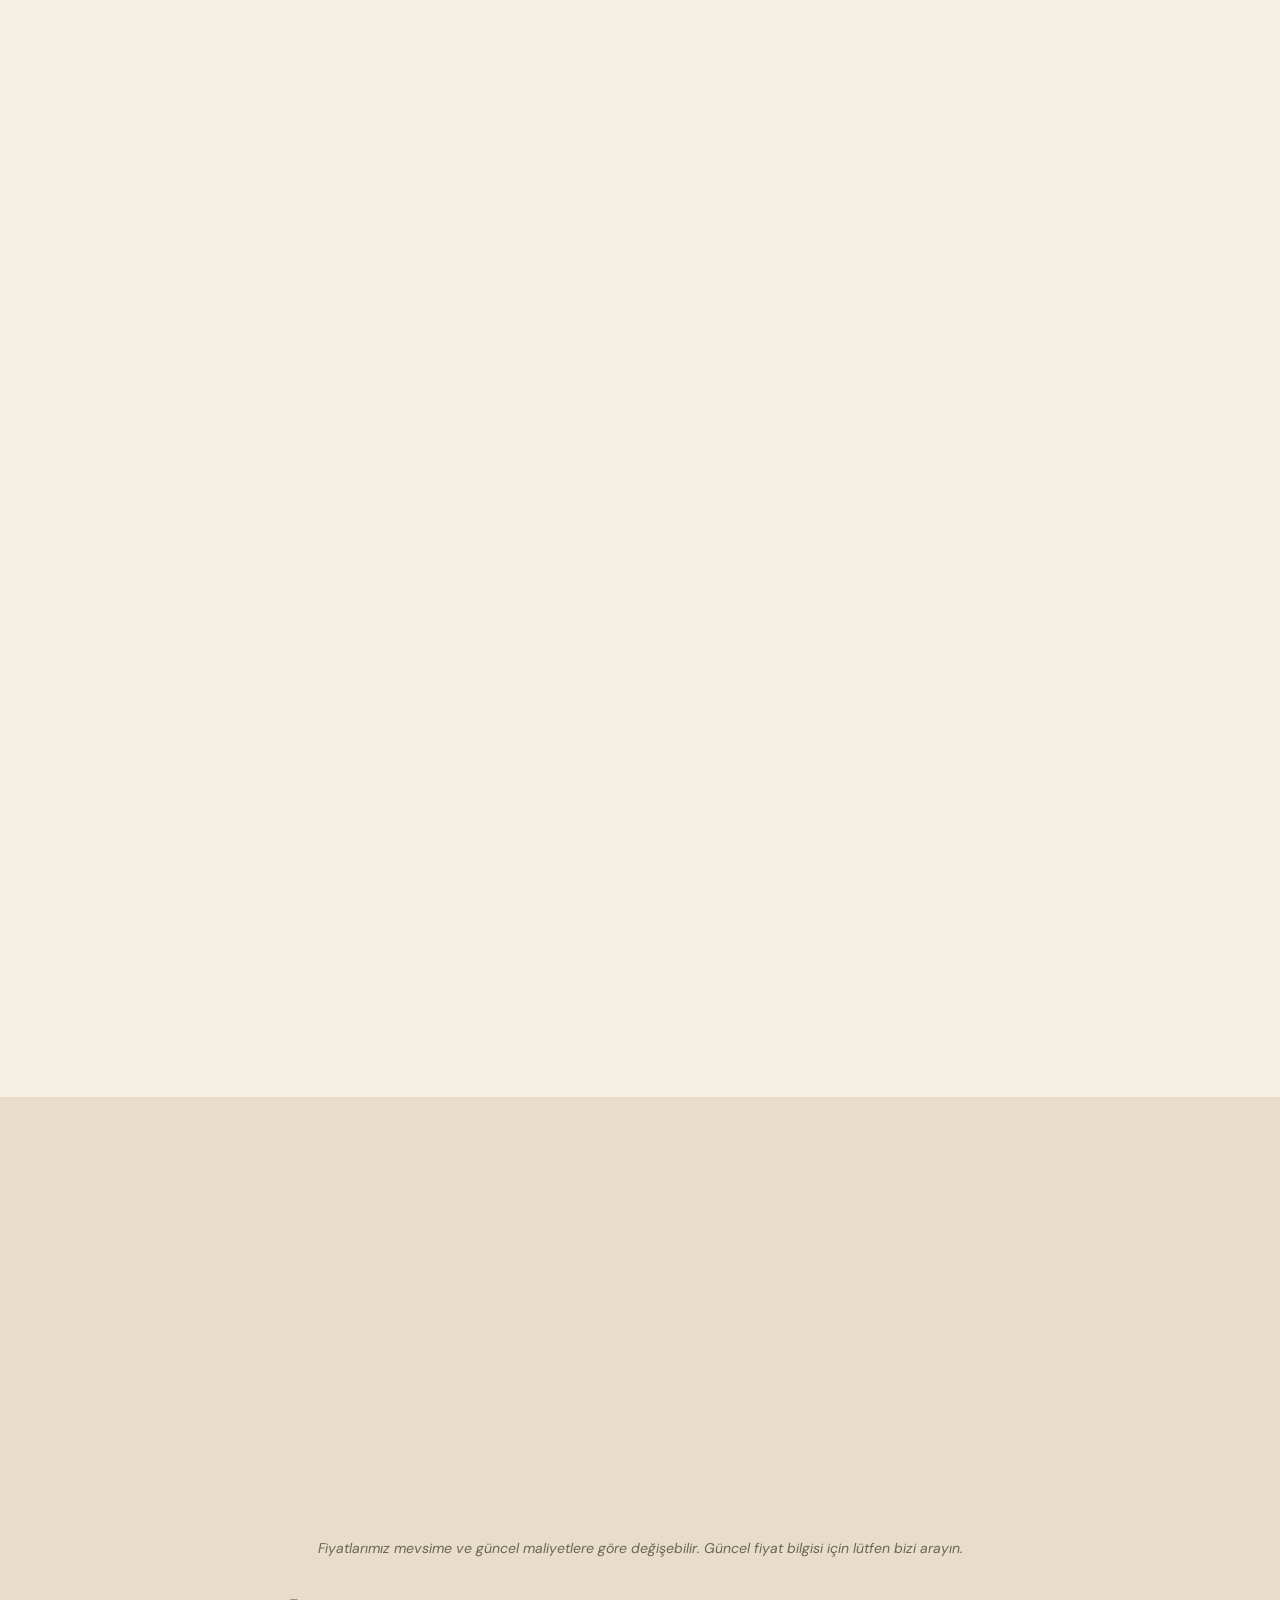
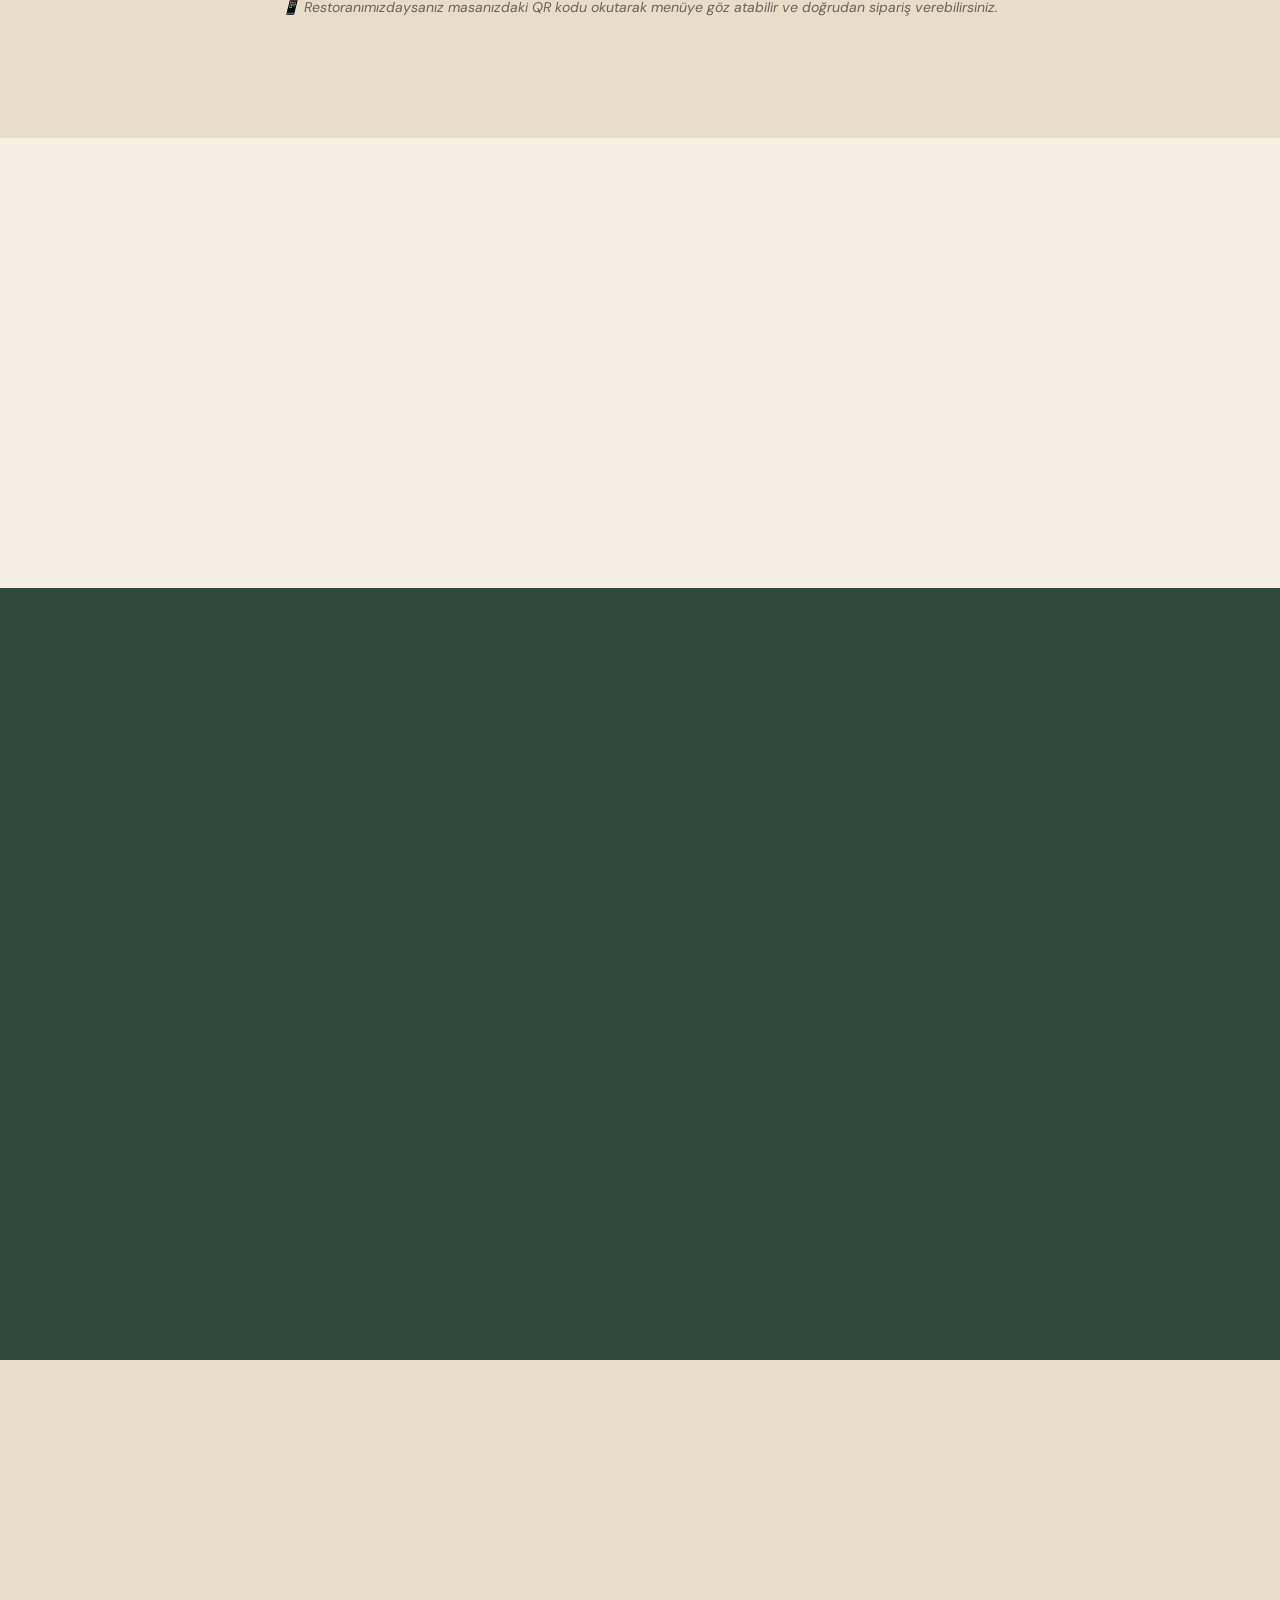
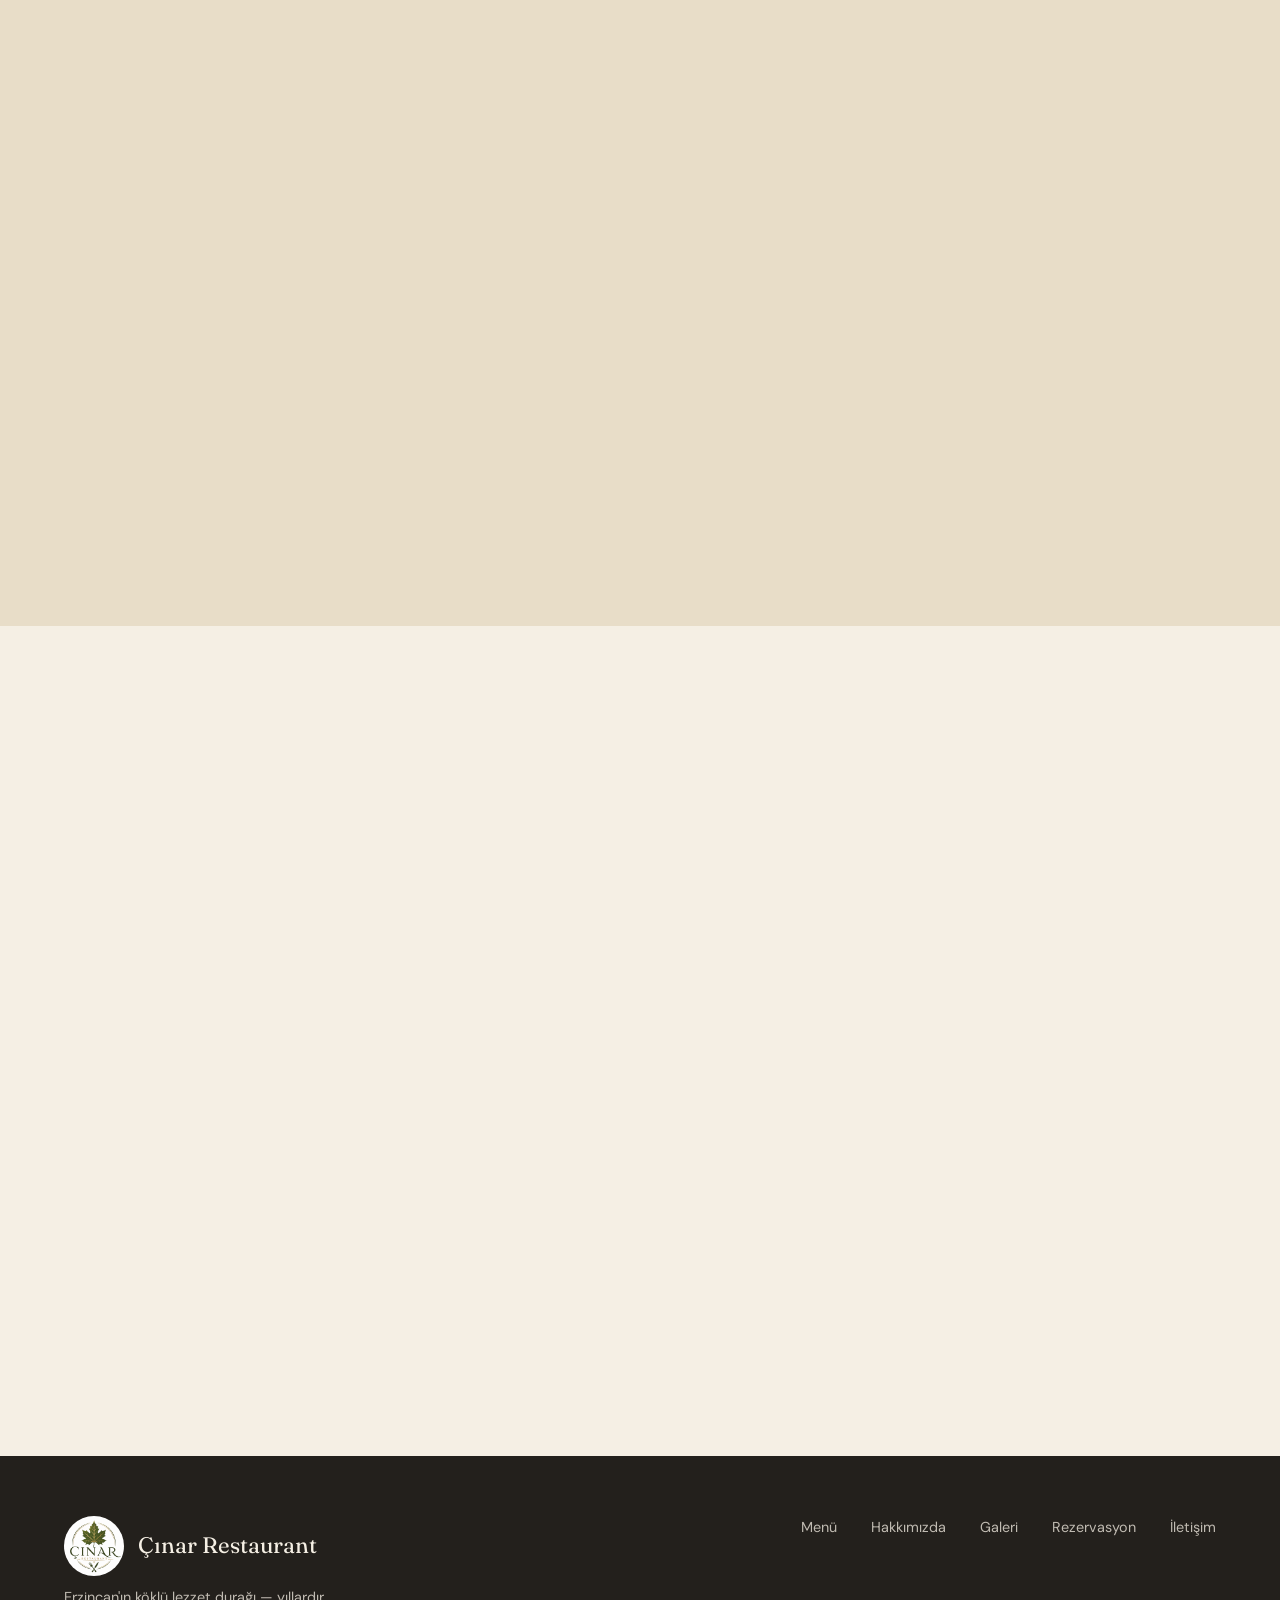
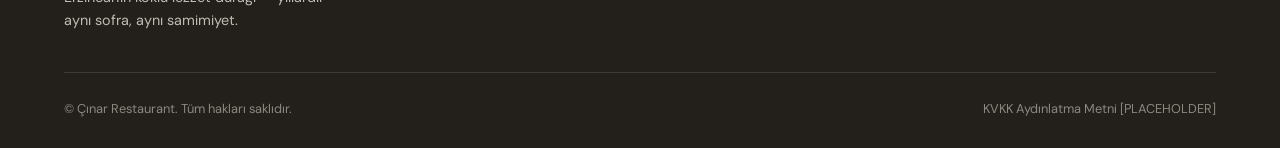
==== commit 6004e473: "QR menü ve canlı sipariş sistemi ekle (Supabase) Her masaya özel QR kod ile açılan masa.html üzerind" ====
--- a/index.html
+++ b/index.html
@@ -843,6 +843,7 @@
     <div class="menu-grid" id="menuGrid"></div>
 
     <p class="menu-note">Fiyatlarımız mevsime ve güncel maliyetlere göre değişebilir. Güncel fiyat bilgisi için lütfen bizi arayın.</p>
+    <p class="menu-note">📱 Restoranımızdaysanız masanızdaki QR kodu okutarak menüye göz atabilir ve doğrudan sipariş verebilirsiniz.</p>
   </div>
 </section>
 
@@ -1040,7 +1041,9 @@
 
 <a class="whatsapp-float" href="https://wa.me/904462140777" target="_blank" rel="noopener" aria-label="WhatsApp">💬</a>
 
-<script>
+<script type="module">
+  import { supabase } from './js/supabase-client.js';
+
   document.getElementById('year').textContent = new Date().getFullYear();
 
   /* ---------- Header scroll state ---------- */
@@ -1070,7 +1073,10 @@
   revealEls.forEach(el => io.observe(el));
 
   /* ---------- Menu data ---------- */
-  const menuData = {
+  // Menü artık Supabase'den (menu_kategoriler / menu_urunler) yükleniyor;
+  // bu sabit veri yalnızca DB'ye ulaşılamazsa (bağlantı sorunu, boş proje
+  // vb.) yedek (fallback) olarak kullanılır — bkz. loadMenuFromSupabase().
+  const FALLBACK_MENU = {
     "Izgara & Kebap": [
       { ad: "Patlıcanlı Köfte Kebap", aciklama: "Bulgur pilavı ve közlenmiş sebzelerle servis edilen özel kebabımız.", fiyat: "[₺ PLACEHOLDER]", gorsel: "PatlicanKebap.jpeg", rozet: "Şefin Önerisi" },
       { ad: "Karışık Kebap Tabağı", aciklama: "Adana, kuşbaşı, pide ve mevsim garnitürleriyle zengin karışık tabak.", fiyat: "[₺ PLACEHOLDER]", gorsel: "karisikkebap.jpeg", rozet: "Popüler" },
@@ -1102,7 +1108,10 @@
 
   const tabsEl = document.getElementById('menuTabs');
   const gridEl = document.getElementById('menuGrid');
-  const categories = Object.keys(menuData);
+  const moneyFormat = (n) => '₺' + Number(n).toLocaleString('tr-TR', { minimumFractionDigits: 2, maximumFractionDigits: 2 });
+
+  let menuData = FALLBACK_MENU;
+  let categories = Object.keys(menuData);
 
   function renderMenu(category) {
     gridEl.innerHTML = '';
@@ -1142,8 +1151,42 @@
     });
   }
 
+  // Menüyü Supabase'den yükle (tek doğruluk kaynağı — panel.html'den
+  // yapılan değişiklikler sayfa yenilenince burada da görünür). Herhangi
+  // bir sebeple veri gelmezse (ağ hatası, boş tablo) FALLBACK_MENU ile
+  // sayfa yine de çalışır durumda kalır.
+  async function loadMenuFromSupabase() {
+    const [{ data: katData, error: katErr }, { data: urunData, error: urunErr }] = await Promise.all([
+      supabase.from('menu_kategoriler').select('*').eq('aktif', true).order('sira'),
+      supabase.from('menu_urunler').select('*').eq('stokta', true).order('sira'),
+    ]);
+
+    if (katErr || urunErr || !katData || katData.length === 0) return;
+
+    const dbMenu = {};
+    katData.forEach(kat => { dbMenu[kat.ad] = []; });
+    (urunData || []).forEach(urun => {
+      const kat = katData.find(k => k.id === urun.kategori_id);
+      if (!kat) return;
+      dbMenu[kat.ad].push({
+        ad: urun.ad,
+        aciklama: urun.aciklama,
+        fiyat: moneyFormat(urun.fiyat),
+        gorsel: urun.gorsel_url,
+        rozet: urun.rozet,
+        featured: urun.one_cikan,
+      });
+    });
+
+    menuData = dbMenu;
+    categories = Object.keys(menuData);
+    renderTabs();
+    renderMenu(categories[0]);
+  }
+
   renderTabs();
   renderMenu(categories[0]);
+  loadMenuFromSupabase();
 
   /* ---------- Gallery ---------- */
   const galleryImages = [
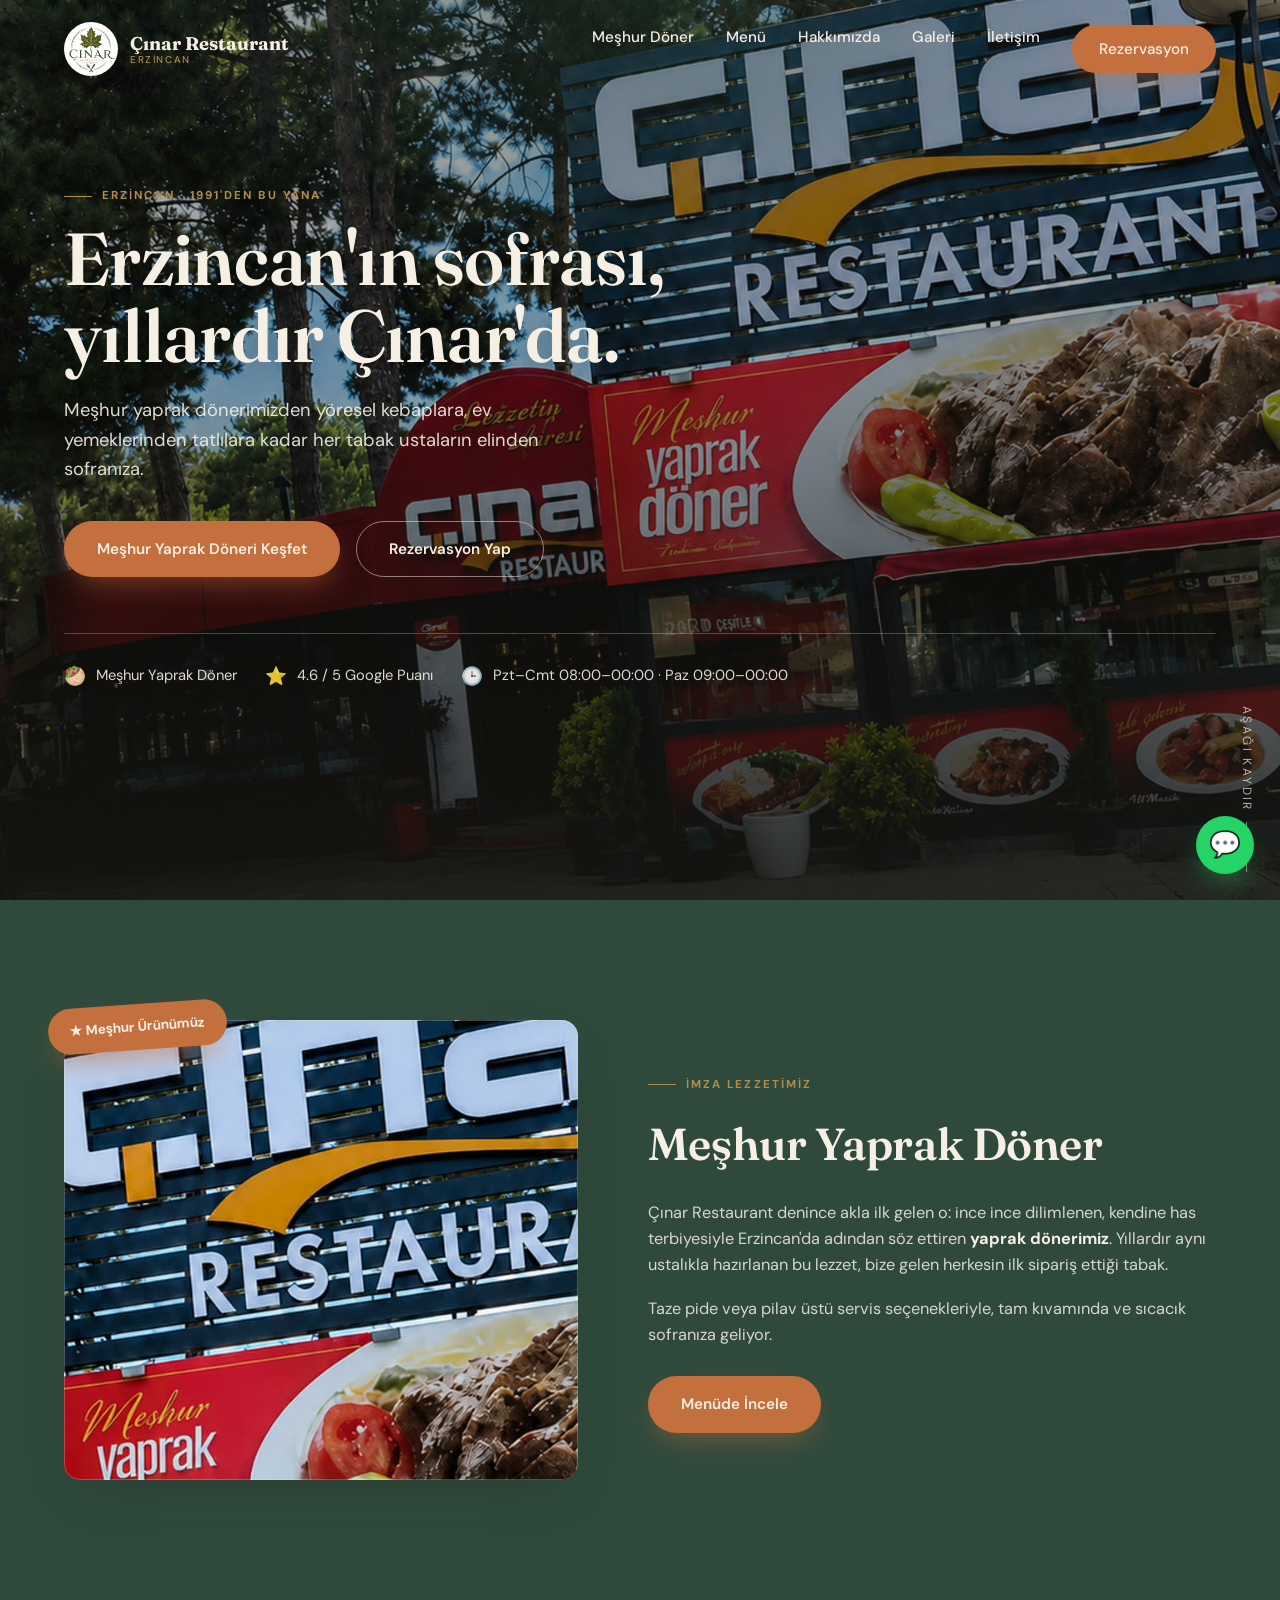
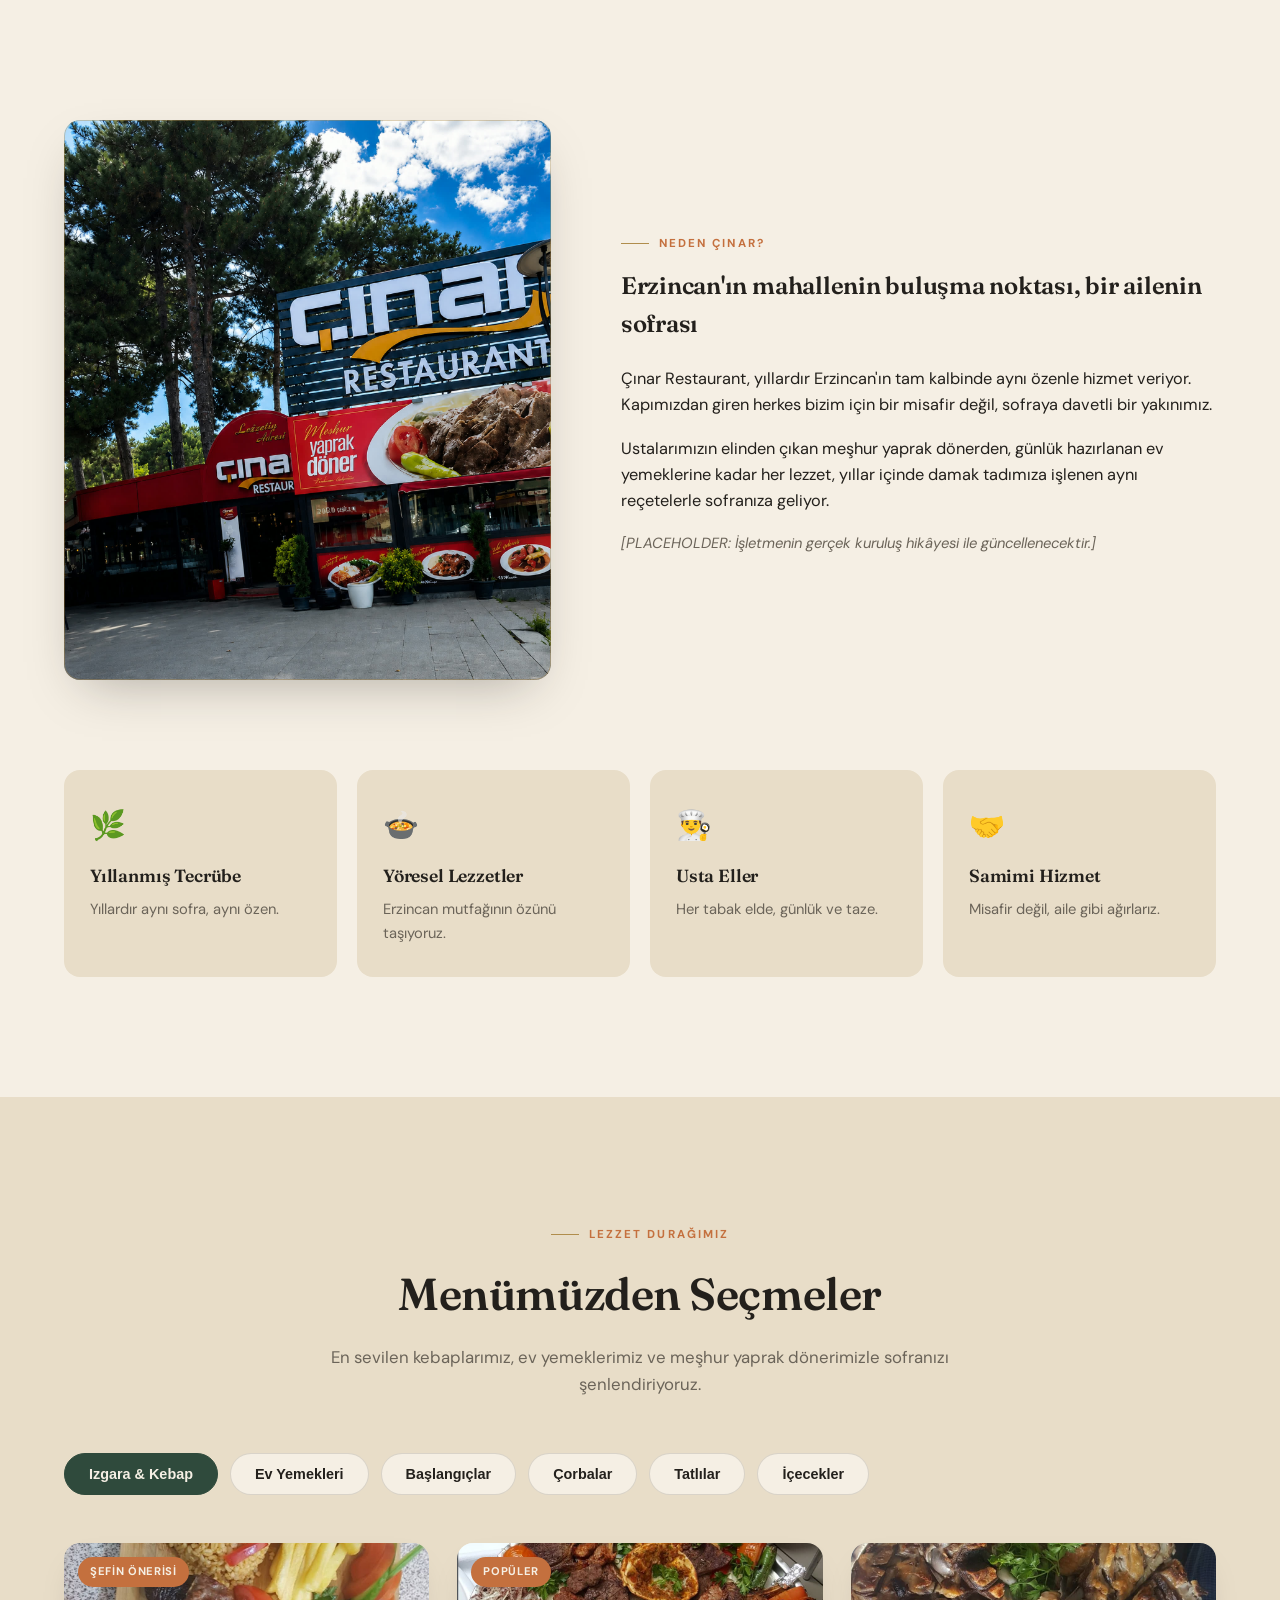
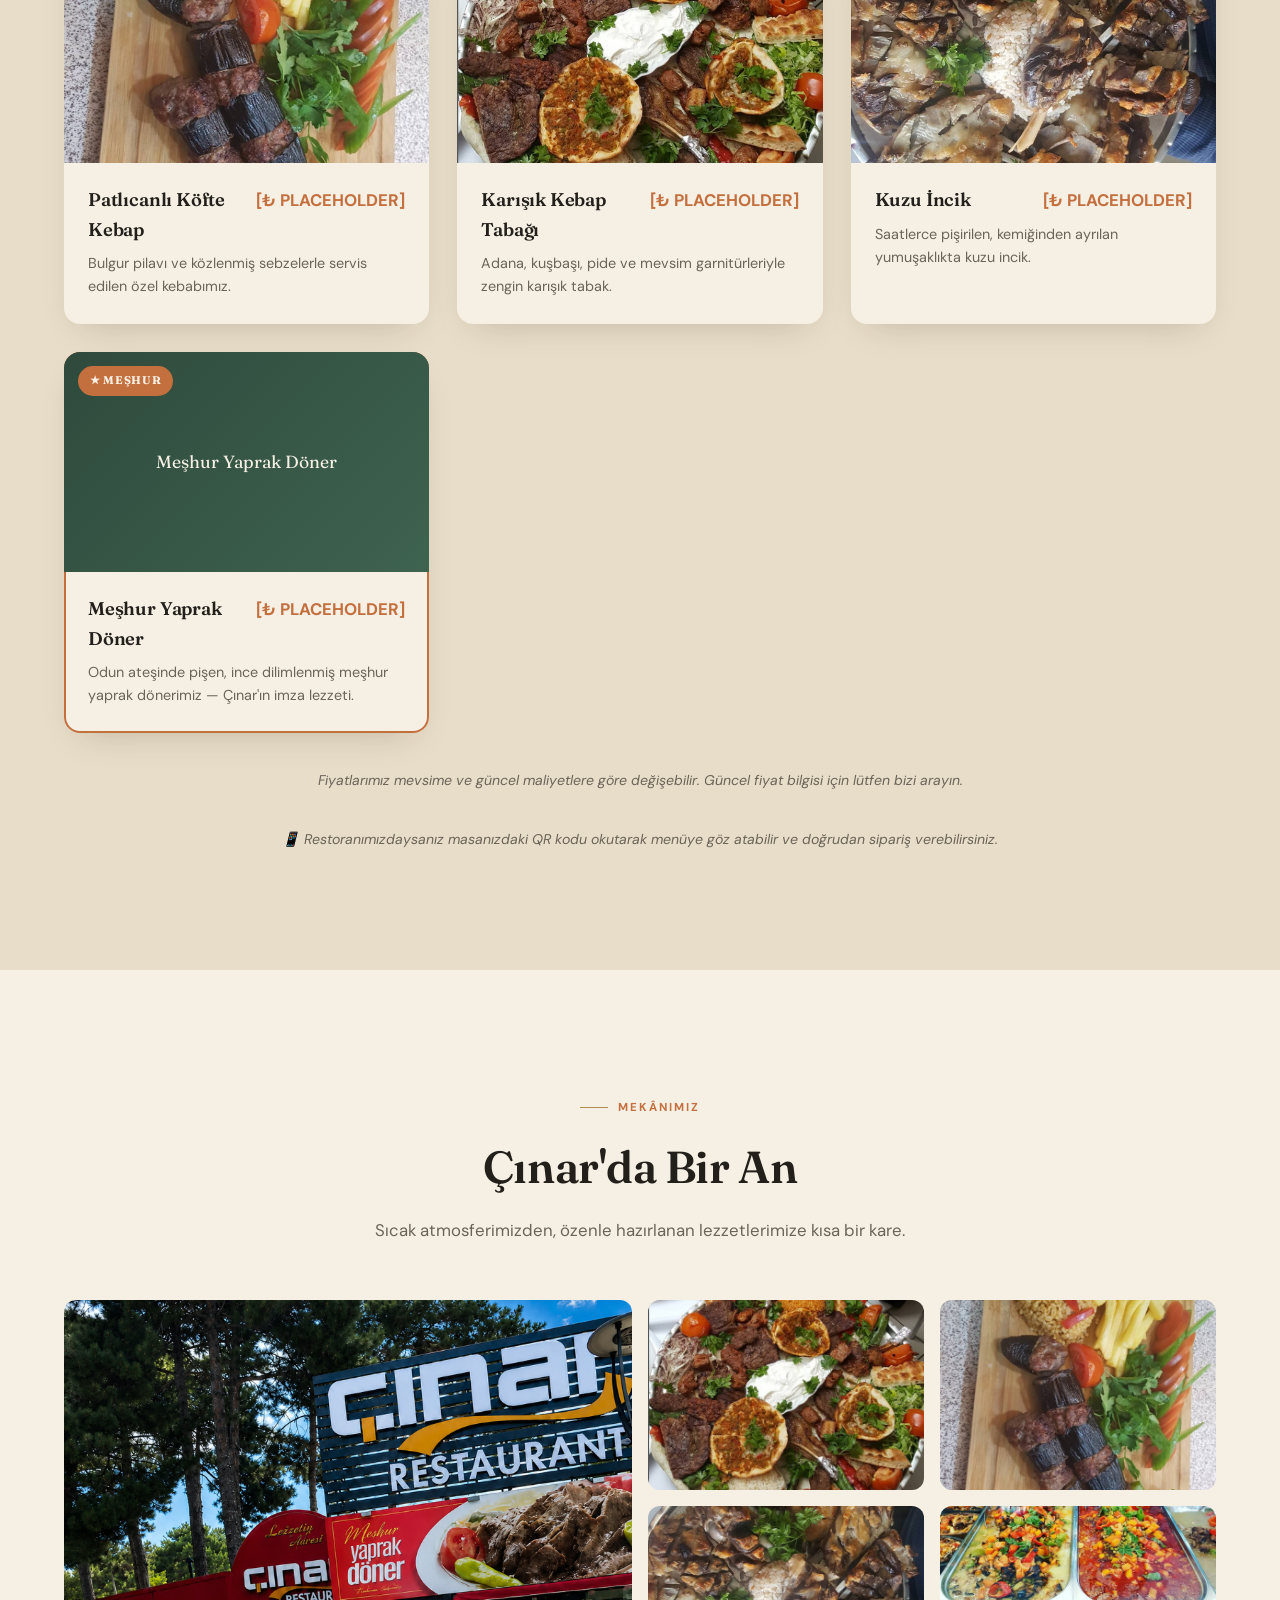
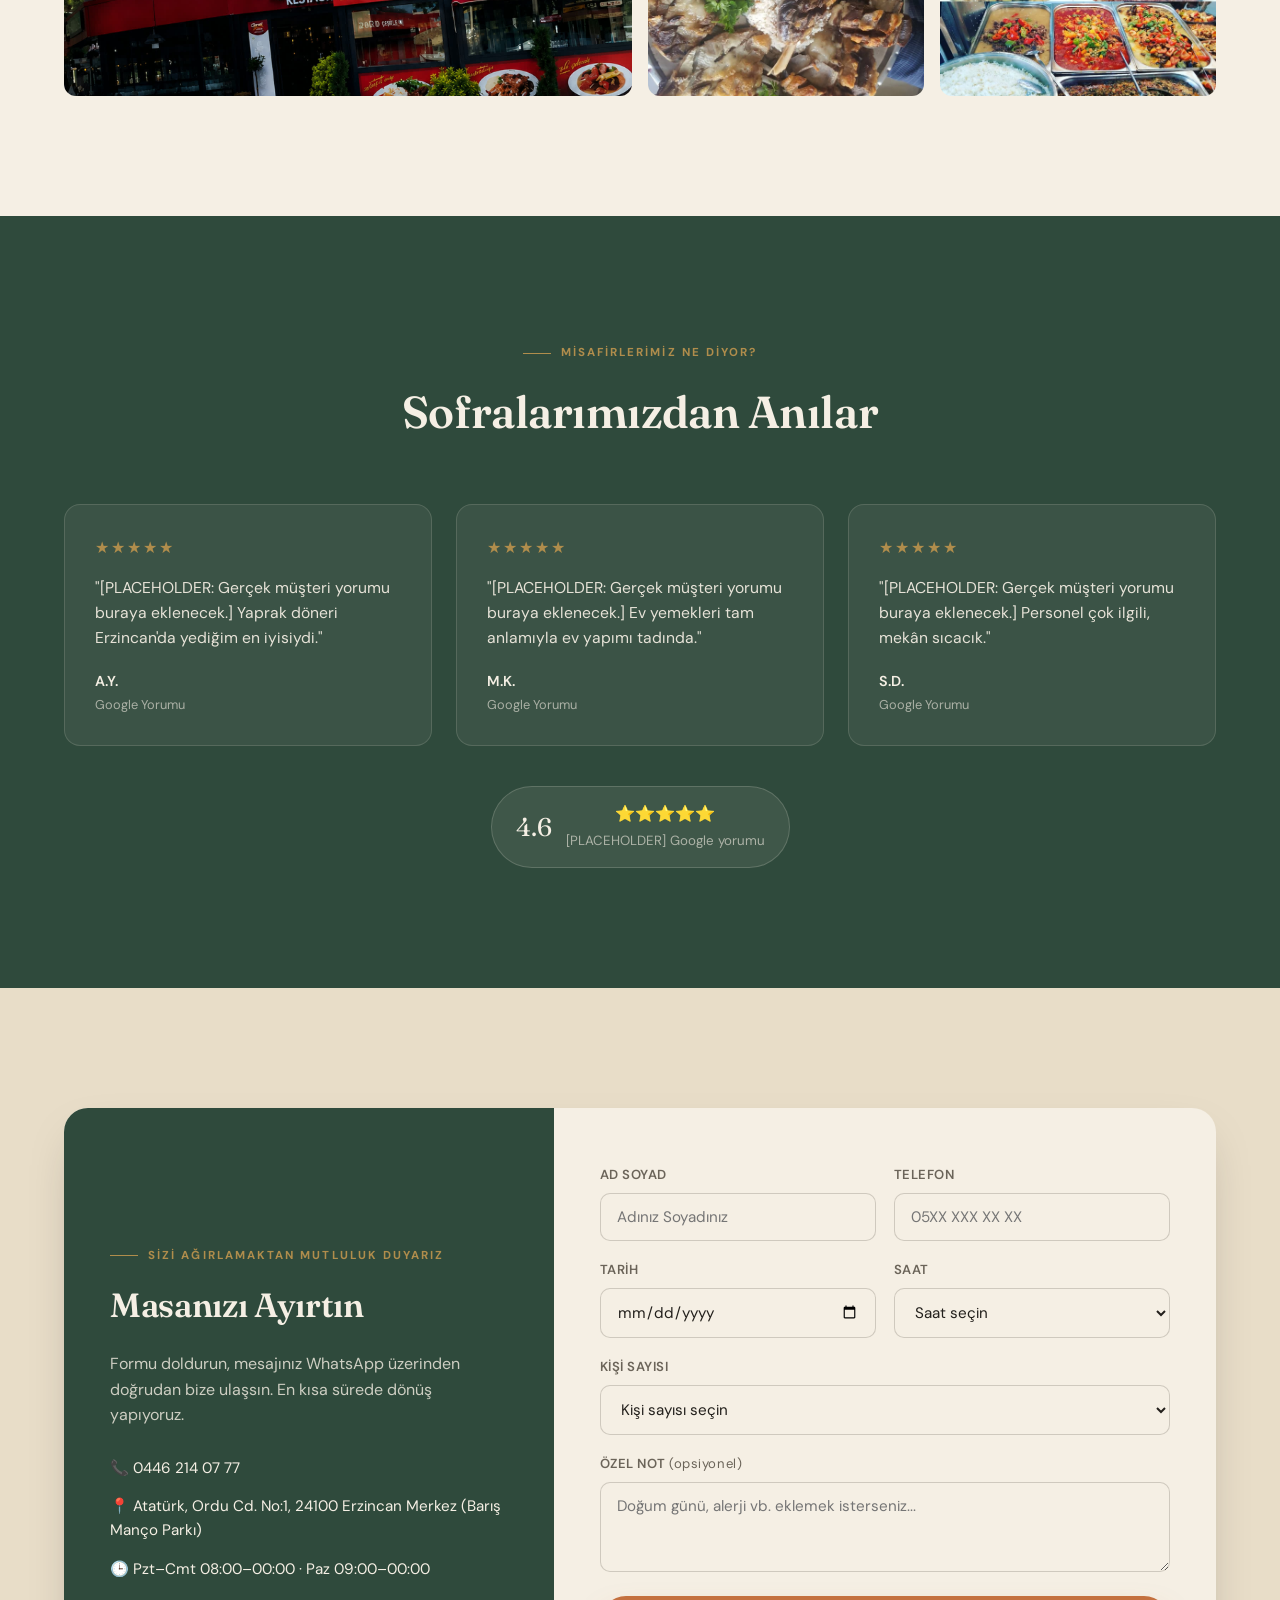
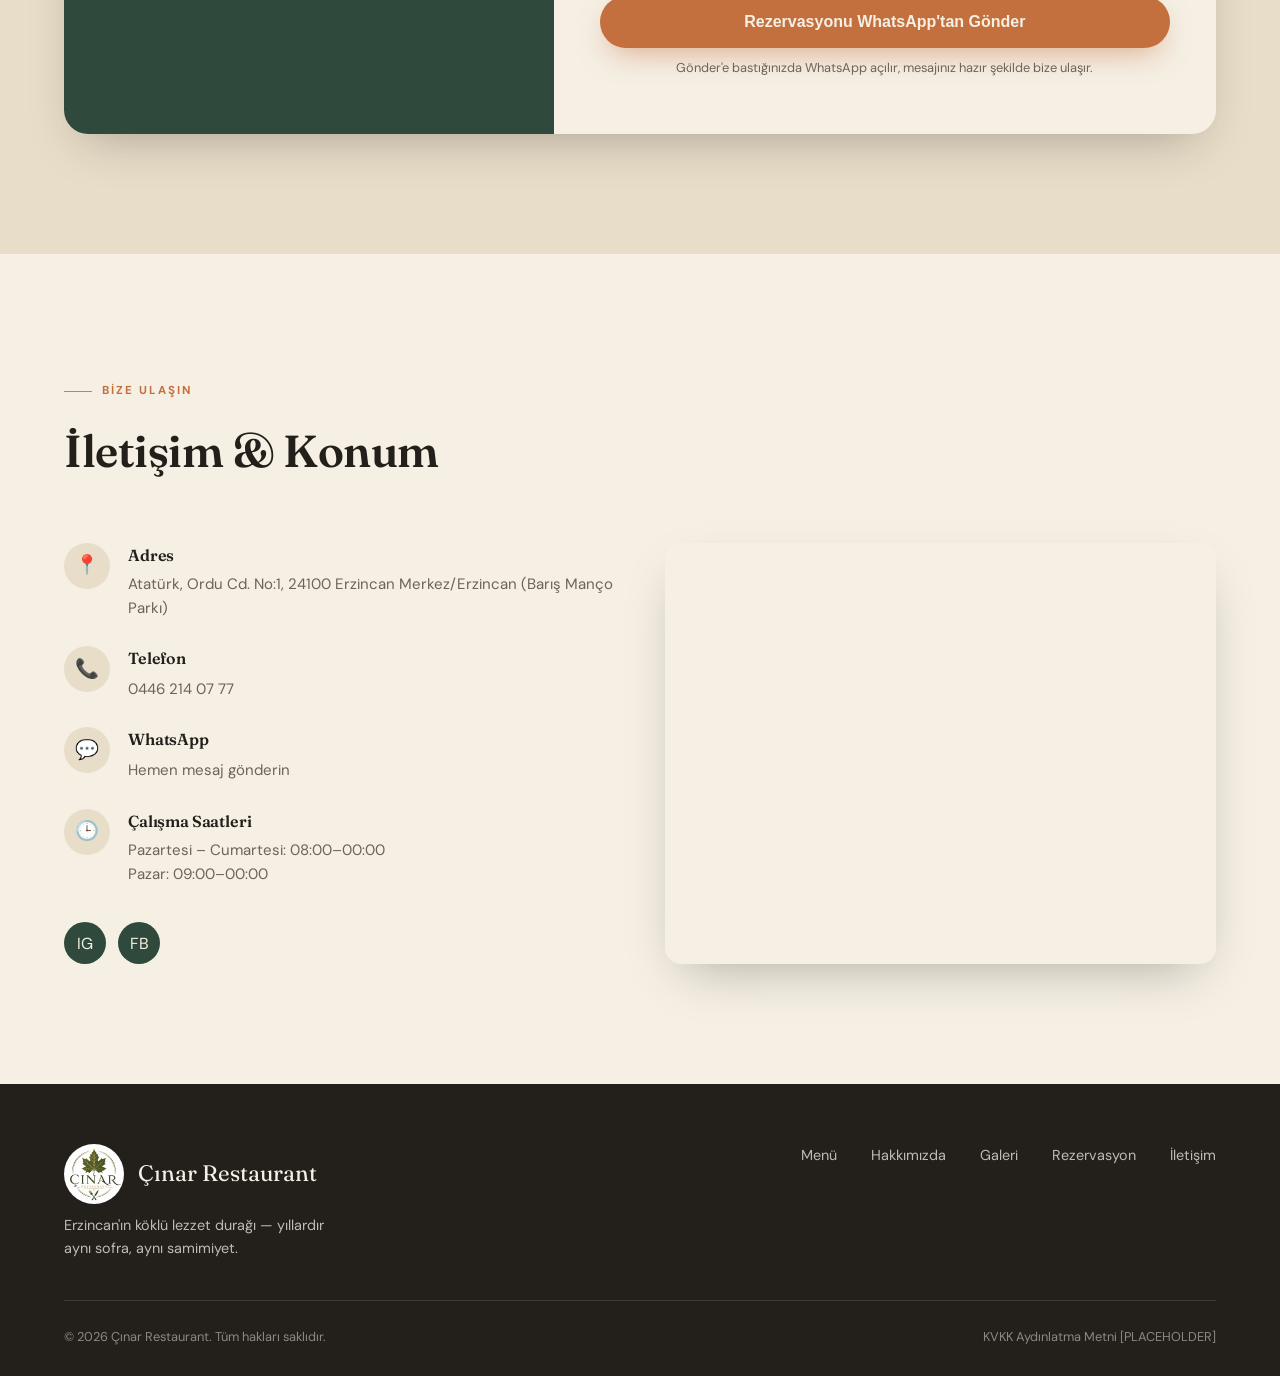
==== commit c7302c1c: "Supabase istemcisini ESM import yerine UMD CDN script ile yükle panel.html'de giriş formunun tepkisi" ====
--- a/index.html
+++ b/index.html
@@ -1041,9 +1041,9 @@
 
 <a class="whatsapp-float" href="https://wa.me/904462140777" target="_blank" rel="noopener" aria-label="WhatsApp">💬</a>
 
-<script type="module">
-  import { supabase } from './js/supabase-client.js';
-
+<script src="https://cdn.jsdelivr.net/npm/@supabase/supabase-js@2/dist/umd/supabase.js"></script>
+<script src="js/supabase-client.js"></script>
+<script>
   document.getElementById('year').textContent = new Date().getFullYear();
 
   /* ---------- Header scroll state ---------- */
@@ -1156,6 +1156,7 @@
   // bir sebeple veri gelmezse (ağ hatası, boş tablo) FALLBACK_MENU ile
   // sayfa yine de çalışır durumda kalır.
   async function loadMenuFromSupabase() {
+    if (window.cinarSupabaseYuklenemedi) return; // FALLBACK_MENU zaten gösteriliyor
     const [{ data: katData, error: katErr }, { data: urunData, error: urunErr }] = await Promise.all([
       supabase.from('menu_kategoriler').select('*').eq('aktif', true).order('sira'),
       supabase.from('menu_urunler').select('*').eq('stokta', true).order('sira'),
